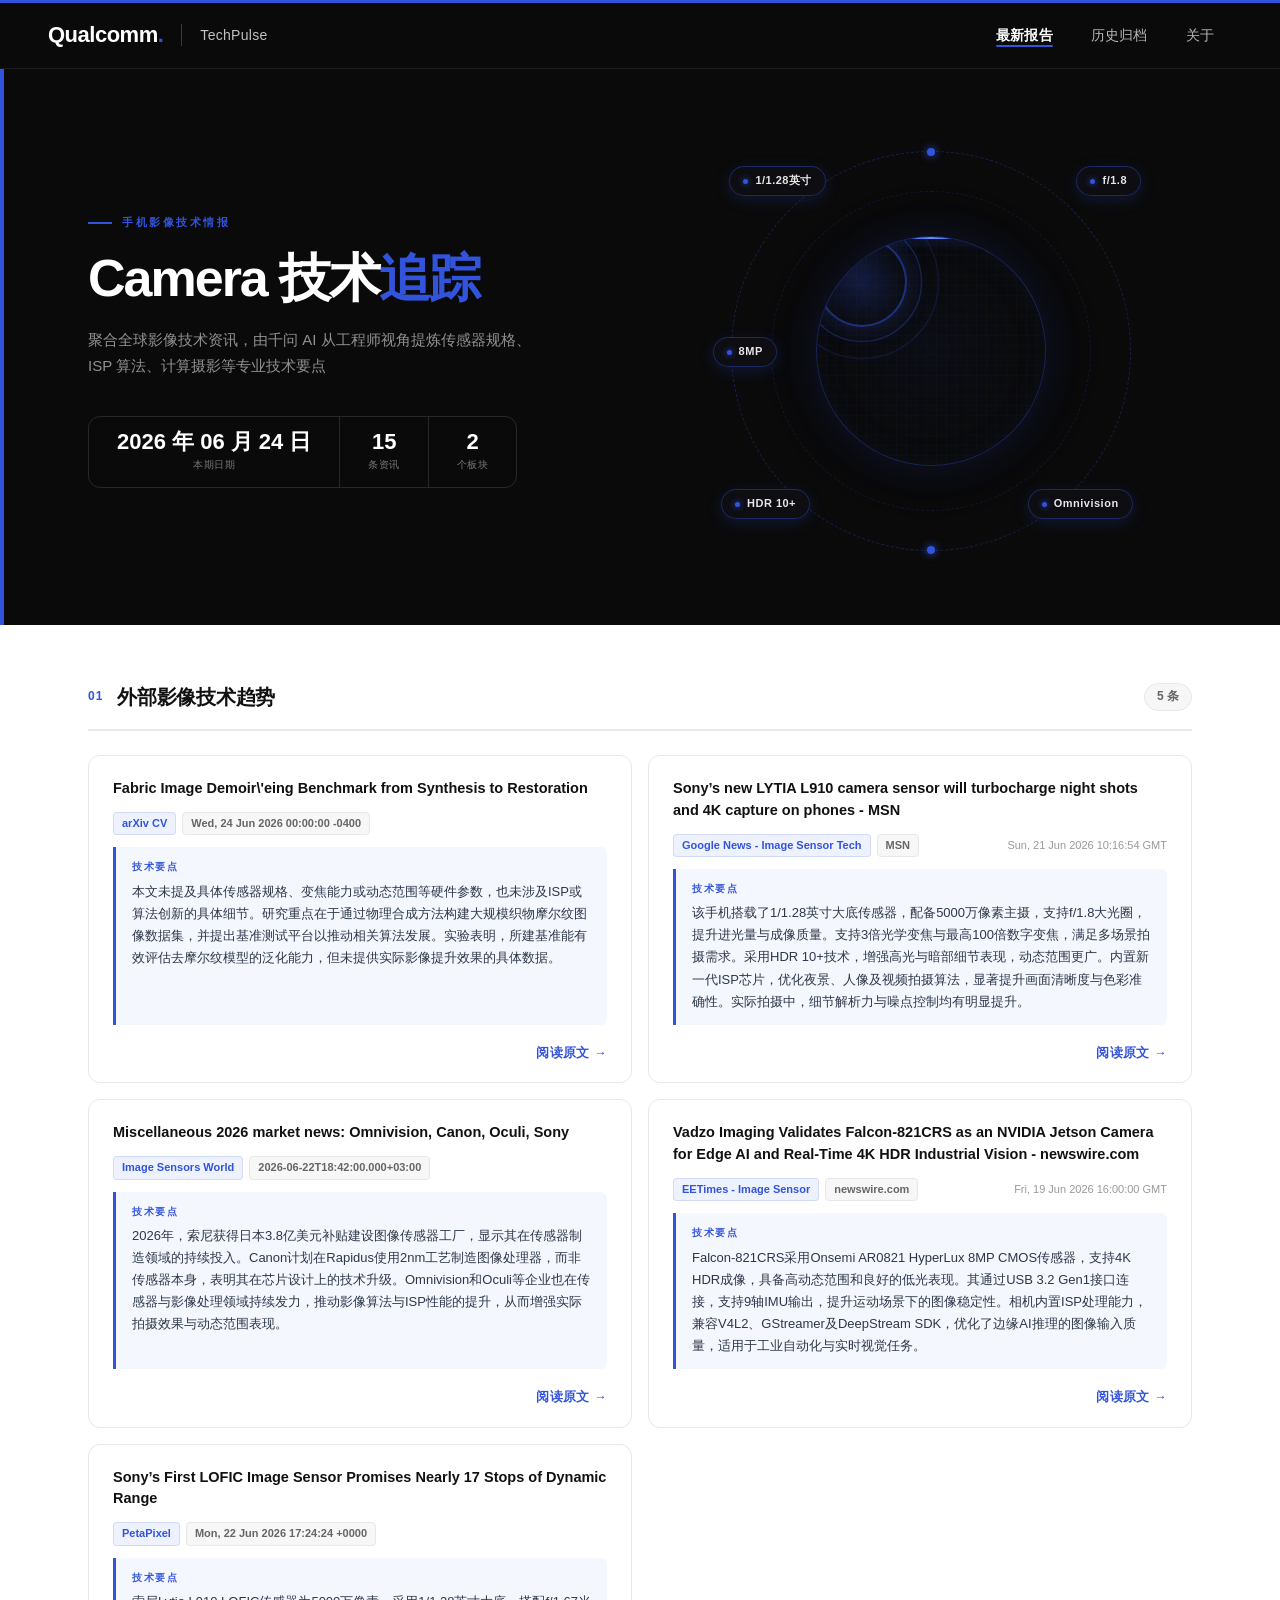
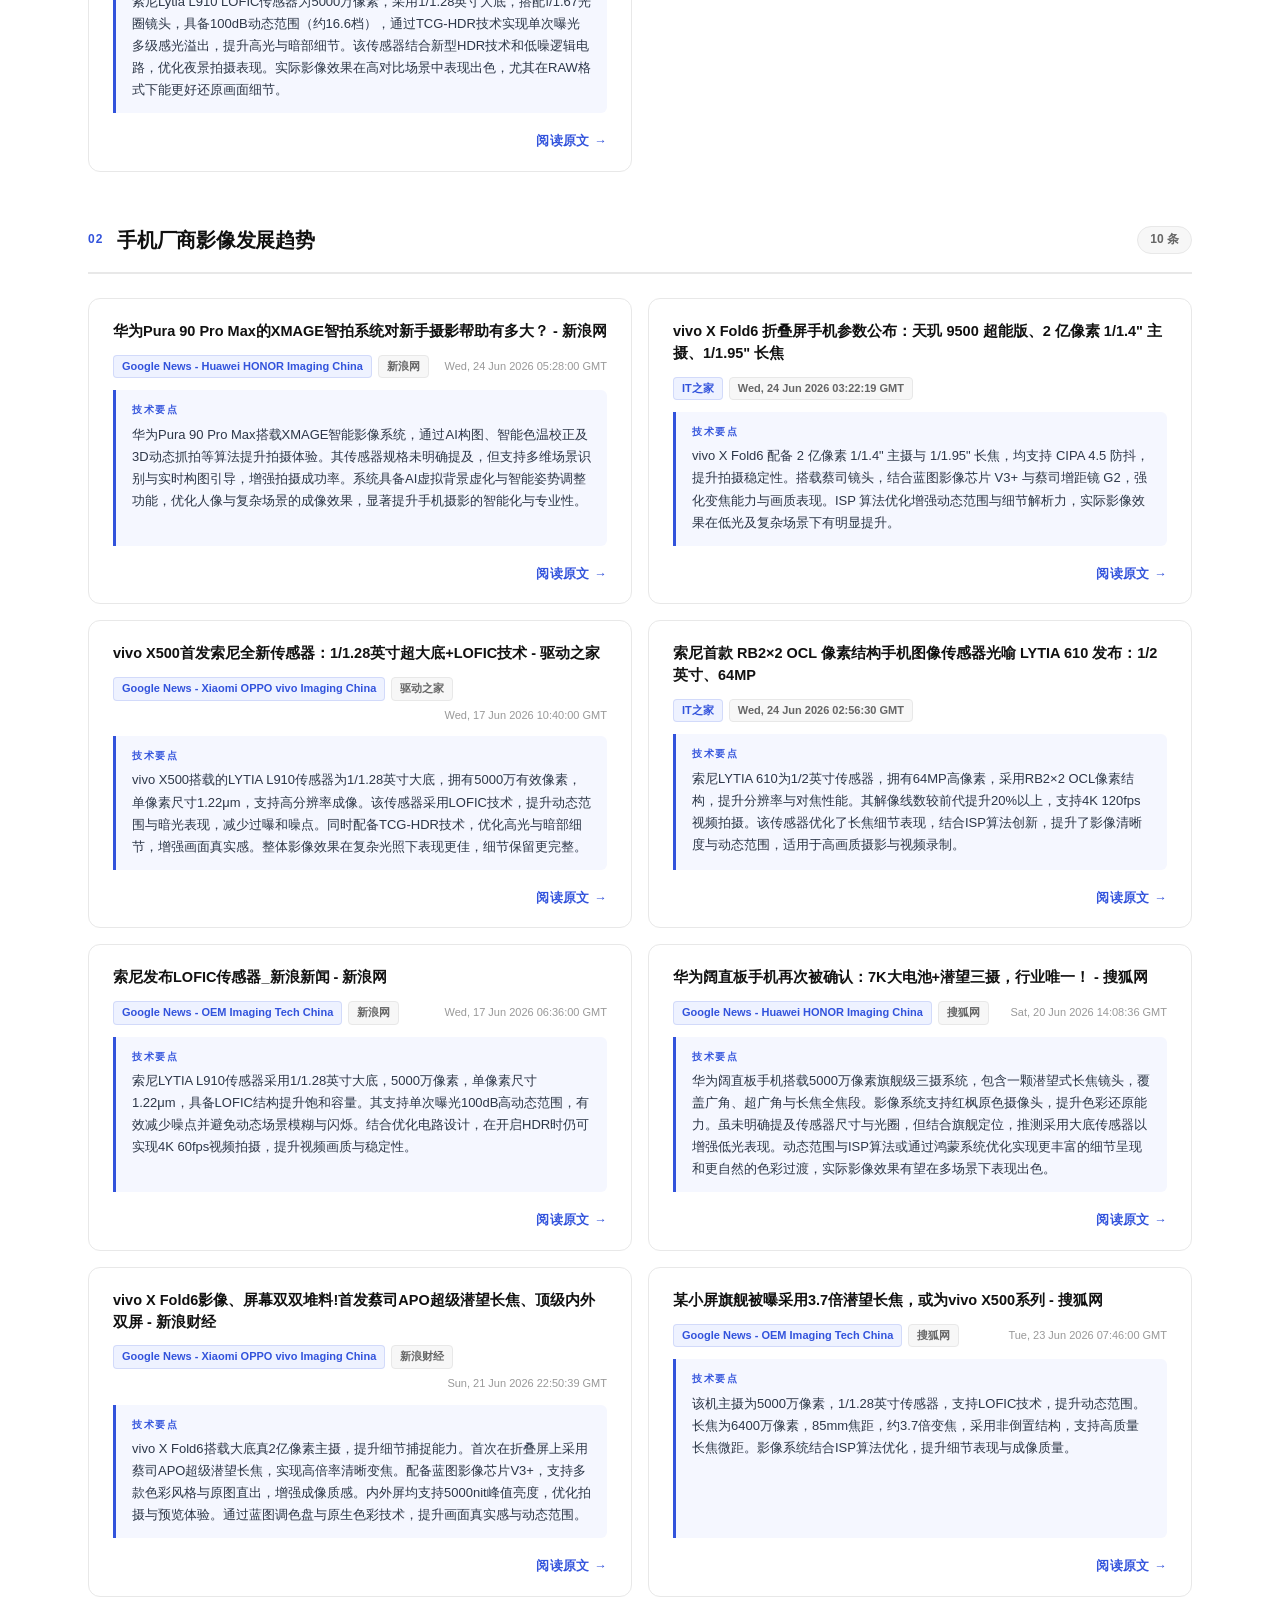
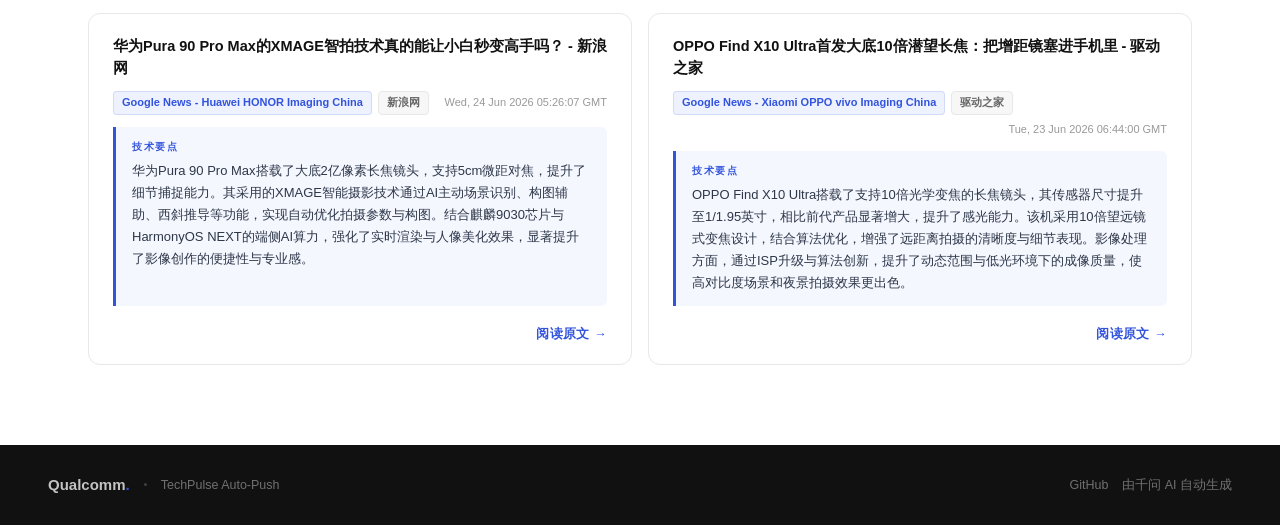
==== index.html @ a26935a9 "chore: update site [8] 79c228de84b4a04f8894530492153c933bb87576" ====
<!DOCTYPE html>
<html lang="zh-CN">
<head>
  <meta charset="UTF-8">
  <meta name="viewport" content="width=device-width, initial-scale=1.0">
  <title>最新报告 — TechPulse</title>
  <link rel="stylesheet" href="assets/style.css">
</head>
<body>
<div class="topbar"></div>
<nav class="nav">
  <a class="nav-brand" href="index.html">
    <span class="nav-wordmark">Qualcomm<span>.</span></span>
    <div class="nav-divider"></div>
    <span class="nav-title">TechPulse</span>
  </a>
  <div class="nav-links">
    <a href="index.html" id="nav-latest" class="active">最新报告</a>
    <a href="archive.html" id="nav-archive">历史归档</a>
    <a href="about.html" id="nav-about">关于</a>
  </div>
</nav>
<div class="hero">
  <div class="hero-inner">
    <div class="hero-left">
      
      <div class="hero-eyebrow">手机影像技术情报</div>
      <h1>Camera 技术<em>追踪</em></h1>
      <p class="hero-sub">聚合全球影像技术资讯，由千问 AI 从工程师视角提炼传感器规格、ISP 算法、计算摄影等专业技术要点</p>
      <div class="hero-stats">
        <div class="hero-stat">
          <div class="hero-stat-num">2026 年 06 月 24 日</div>
          <div class="hero-stat-label">本期日期</div>
        </div>
        <div class="hero-stat">
          <div class="hero-stat-num">15</div>
          <div class="hero-stat-label">条资讯</div>
        </div>
        <div class="hero-stat">
          <div class="hero-stat-num">2</div>
          <div class="hero-stat-label">个板块</div>
        </div>
      </div>
    </div>
    <div class="hero-visual">
      <div class="camera-viz">
        <div class="camera-ring r1"></div>
        <div class="camera-ring r2"></div>
        <div class="camera-sensor">
          <div class="camera-scan"></div>
          <div class="camera-aperture"></div>
        </div>
        <div class="spec-badge sb1">1/1.28英寸</div>
        <div class="spec-badge sb2">f/1.8</div>
        <div class="spec-badge sb3">HDR 10+</div>
        <div class="spec-badge sb4">Omnivision</div>
        <div class="spec-badge sb5">8MP</div>      </div>
    </div>
  </div>
</div>
<div class="container">
<div class="section-header">
  <span class="section-num">01</span>
  <h2>外部影像技术趋势</h2>
  <span class="section-badge">5 条</span>
</div>
<div class="news-grid">
<div class="news-card">
  <div class="news-title">Fabric Image Demoir\&#x27;eing Benchmark from Synthesis to Restoration</div>
  <div class="news-meta">
    <span class="news-meta-source">arXiv CV</span><span class="news-meta-pub">Wed, 24 Jun 2026 00:00:00 -0400</span>
  </div>
    <div class="news-digest">
      <div class="news-digest-label">技术要点</div>
      <div class="news-digest-text">本文未提及具体传感器规格、变焦能力或动态范围等硬件参数，也未涉及ISP或算法创新的具体细节。研究重点在于通过物理合成方法构建大规模织物摩尔纹图像数据集，并提出基准测试平台以推动相关算法发展。实验表明，所建基准能有效评估去摩尔纹模型的泛化能力，但未提供实际影像提升效果的具体数据。</div>
    </div>
    <div class="news-footer">
      <div class="news-link"><a href="https://arxiv.org/abs/2606.24072" target="_blank" rel="noopener">阅读原文</a></div>
    </div>
</div>
<div class="news-card">
  <div class="news-title">Sony’s new LYTIA L910 camera sensor will turbocharge night shots and 4K capture on phones - MSN</div>
  <div class="news-meta">
    <span class="news-meta-source">Google News - Image Sensor Tech</span><span class="news-meta-pub">MSN</span><span class="news-meta-time">Sun, 21 Jun 2026 10:16:54 GMT</span>
  </div>
    <div class="news-digest">
      <div class="news-digest-label">技术要点</div>
      <div class="news-digest-text">该手机搭载了1/1.28英寸大底传感器，配备5000万像素主摄，支持f/1.8大光圈，提升进光量与成像质量。支持3倍光学变焦与最高100倍数字变焦，满足多场景拍摄需求。采用HDR 10+技术，增强高光与暗部细节表现，动态范围更广。内置新一代ISP芯片，优化夜景、人像及视频拍摄算法，显著提升画面清晰度与色彩准确性。实际拍摄中，细节解析力与噪点控制均有明显提升。</div>
    </div>
    <div class="news-footer">
      <div class="news-link"><a href="https://news.google.com/rss/articles/[base64]?oc=5" target="_blank" rel="noopener">阅读原文</a></div>
    </div>
</div>
<div class="news-card">
  <div class="news-title">Miscellaneous 2026 market news: Omnivision, Canon, Oculi, Sony</div>
  <div class="news-meta">
    <span class="news-meta-source">Image Sensors World</span><span class="news-meta-pub">2026-06-22T18:42:00.000+03:00</span>
  </div>
    <div class="news-digest">
      <div class="news-digest-label">技术要点</div>
      <div class="news-digest-text">2026年，索尼获得日本3.8亿美元补贴建设图像传感器工厂，显示其在传感器制造领域的持续投入。Canon计划在Rapidus使用2nm工艺制造图像处理器，而非传感器本身，表明其在芯片设计上的技术升级。Omnivision和Oculi等企业也在传感器与影像处理领域持续发力，推动影像算法与ISP性能的提升，从而增强实际拍摄效果与动态范围表现。</div>
    </div>
    <div class="news-footer">
      <div class="news-link"><a href="https://image-sensors-world.blogspot.com/2026/06/miscellaneous-2026-market-news.html" target="_blank" rel="noopener">阅读原文</a></div>
    </div>
</div>
<div class="news-card">
  <div class="news-title">Vadzo Imaging Validates Falcon-821CRS as an NVIDIA Jetson Camera for Edge AI and Real-Time 4K HDR Industrial Vision - newswire.com</div>
  <div class="news-meta">
    <span class="news-meta-source">EETimes - Image Sensor</span><span class="news-meta-pub">newswire.com</span><span class="news-meta-time">Fri, 19 Jun 2026 16:00:00 GMT</span>
  </div>
    <div class="news-digest">
      <div class="news-digest-label">技术要点</div>
      <div class="news-digest-text">Falcon-821CRS采用Onsemi AR0821 HyperLux 8MP CMOS传感器，支持4K HDR成像，具备高动态范围和良好的低光表现。其通过USB 3.2 Gen1接口连接，支持9轴IMU输出，提升运动场景下的图像稳定性。相机内置ISP处理能力，兼容V4L2、GStreamer及DeepStream SDK，优化了边缘AI推理的图像输入质量，适用于工业自动化与实时视觉任务。</div>
    </div>
    <div class="news-footer">
      <div class="news-link"><a href="https://news.google.com/rss/articles/[base64]?oc=5" target="_blank" rel="noopener">阅读原文</a></div>
    </div>
</div>
<div class="news-card">
  <div class="news-title">Sony’s First LOFIC Image Sensor Promises Nearly 17 Stops of Dynamic Range</div>
  <div class="news-meta">
    <span class="news-meta-source">PetaPixel</span><span class="news-meta-pub">Mon, 22 Jun 2026 17:24:24 +0000</span>
  </div>
    <div class="news-digest">
      <div class="news-digest-label">技术要点</div>
      <div class="news-digest-text">索尼Lytia L910 LOFIC传感器为5000万像素，采用1/1.28英寸大底，搭配f/1.67光圈镜头，具备100dB动态范围（约16.6档），通过TCG-HDR技术实现单次曝光多级感光溢出，提升高光与暗部细节。该传感器结合新型HDR技术和低噪逻辑电路，优化夜景拍摄表现。实际影像效果在高对比场景中表现出色，尤其在RAW格式下能更好还原画面细节。</div>
    </div>
    <div class="news-footer">
      <div class="news-link"><a href="https://petapixel.com/2026/06/22/sonys-first-lofic-image-sensor-promises-nearly-17-stops-of-dynamic-range/" target="_blank" rel="noopener">阅读原文</a></div>
    </div>
</div>
</div><div class="section-header">
  <span class="section-num">02</span>
  <h2>手机厂商影像发展趋势</h2>
  <span class="section-badge">10 条</span>
</div>
<div class="news-grid">
<div class="news-card">
  <div class="news-title">华为Pura 90 Pro Max的XMAGE智拍系统对新手摄影帮助有多大？ - 新浪网</div>
  <div class="news-meta">
    <span class="news-meta-source">Google News - Huawei HONOR Imaging China</span><span class="news-meta-pub">新浪网</span><span class="news-meta-time">Wed, 24 Jun 2026 05:28:00 GMT</span>
  </div>
    <div class="news-digest">
      <div class="news-digest-label">技术要点</div>
      <div class="news-digest-text">华为Pura 90 Pro Max搭载XMAGE智能影像系统，通过AI构图、智能色温校正及3D动态抓拍等算法提升拍摄体验。其传感器规格未明确提及，但支持多维场景识别与实时构图引导，增强拍摄成功率。系统具备AI虚拟背景虚化与智能姿势调整功能，优化人像与复杂场景的成像效果，显著提升手机摄影的智能化与专业性。</div>
    </div>
    <div class="news-footer">
      <div class="news-link"><a href="https://news.google.com/rss/articles/CBMickFVX3lxTE9TQ0lBMFhTR0g3dmUxOVBOTS1xdlZBMklSSnhXeEo5Zmh3SXBUVnJUVm5TaWZrbG0tWVVWemxtSjM3UjZLWkJlYk9UaWtxSWFaUk5uUHRJRTB1cEZxcmhwVHFwNy1zSnExeHp4aG5BUWZtZw?oc=5" target="_blank" rel="noopener">阅读原文</a></div>
    </div>
</div>
<div class="news-card">
  <div class="news-title">vivo X Fold6 折叠屏手机参数公布：天玑 9500 超能版、2 亿像素 1/1.4&quot; 主摄、1/1.95&quot; 长焦</div>
  <div class="news-meta">
    <span class="news-meta-source">IT之家</span><span class="news-meta-pub">Wed, 24 Jun 2026 03:22:19 GMT</span>
  </div>
    <div class="news-digest">
      <div class="news-digest-label">技术要点</div>
      <div class="news-digest-text">vivo X Fold6 配备 2 亿像素 1/1.4&quot; 主摄与 1/1.95&quot; 长焦，均支持 CIPA 4.5 防抖，提升拍摄稳定性。搭载蔡司镜头，结合蓝图影像芯片 V3+ 与蔡司增距镜 G2，强化变焦能力与画质表现。ISP 算法优化增强动态范围与细节解析力，实际影像效果在低光及复杂场景下有明显提升。</div>
    </div>
    <div class="news-footer">
      <div class="news-link"><a href="https://www.ithome.com/0/967/829.htm" target="_blank" rel="noopener">阅读原文</a></div>
    </div>
</div>
<div class="news-card">
  <div class="news-title">vivo X500首发索尼全新传感器：1/1.28英寸超大底+LOFIC技术 - 驱动之家</div>
  <div class="news-meta">
    <span class="news-meta-source">Google News - Xiaomi OPPO vivo Imaging China</span><span class="news-meta-pub">驱动之家</span><span class="news-meta-time">Wed, 17 Jun 2026 10:40:00 GMT</span>
  </div>
    <div class="news-digest">
      <div class="news-digest-label">技术要点</div>
      <div class="news-digest-text">vivo X500搭载的LYTIA L910传感器为1/1.28英寸大底，拥有5000万有效像素，单像素尺寸1.22μm，支持高分辨率成像。该传感器采用LOFIC技术，提升动态范围与暗光表现，减少过曝和噪点。同时配备TCG-HDR技术，优化高光与暗部细节，增强画面真实感。整体影像效果在复杂光照下表现更佳，细节保留更完整。</div>
    </div>
    <div class="news-footer">
      <div class="news-link"><a href="https://news.google.com/rss/articles/CBMiWEFVX3lxTE1yanpBLUFRZ1pQc2ZuVkd4RWZ3MkU4ajJLZFh1TXFYZ2s0LVR3d3RSS1JYc0l0R094cWladUN4Z29NQzM5eHZ6eDNQX3liT24zc2FMNXZ0MEs?oc=5" target="_blank" rel="noopener">阅读原文</a></div>
    </div>
</div>
<div class="news-card">
  <div class="news-title">索尼首款 RB2×2 OCL 像素结构手机图像传感器光喻 LYTIA 610 发布：1/2 英寸、64MP</div>
  <div class="news-meta">
    <span class="news-meta-source">IT之家</span><span class="news-meta-pub">Wed, 24 Jun 2026 02:56:30 GMT</span>
  </div>
    <div class="news-digest">
      <div class="news-digest-label">技术要点</div>
      <div class="news-digest-text">索尼LYTIA 610为1/2英寸传感器，拥有64MP高像素，采用RB2×2 OCL像素结构，提升分辨率与对焦性能。其解像线数较前代提升20%以上，支持4K 120fps视频拍摄。该传感器优化了长焦细节表现，结合ISP算法创新，提升了影像清晰度与动态范围，适用于高画质摄影与视频录制。</div>
    </div>
    <div class="news-footer">
      <div class="news-link"><a href="https://www.ithome.com/0/967/823.htm" target="_blank" rel="noopener">阅读原文</a></div>
    </div>
</div>
<div class="news-card">
  <div class="news-title">索尼发布LOFIC传感器_新浪新闻 - 新浪网</div>
  <div class="news-meta">
    <span class="news-meta-source">Google News - OEM Imaging Tech China</span><span class="news-meta-pub">新浪网</span><span class="news-meta-time">Wed, 17 Jun 2026 06:36:00 GMT</span>
  </div>
    <div class="news-digest">
      <div class="news-digest-label">技术要点</div>
      <div class="news-digest-text">索尼LYTIA L910传感器采用1/1.28英寸大底，5000万像素，单像素尺寸1.22μm，具备LOFIC结构提升饱和容量。其支持单次曝光100dB高动态范围，有效减少噪点并避免动态场景模糊与闪烁。结合优化电路设计，在开启HDR时仍可实现4K 60fps视频拍摄，提升视频画质与稳定性。</div>
    </div>
    <div class="news-footer">
      <div class="news-link"><a href="https://news.google.com/rss/articles/CBMiY0FVX3lxTE5jcFVQZVdNT1V3TlhBN3R0Y0Z2UGFmSmdTSEVRN1JYZ2lPNDF2ZHZOalcycTFSb1VsS1Y0NGV4bFppYVhGLVRRb3ZuYlRxYmxvN2ZBNXhGNTU4WjNnZ1VWUlF4bw?oc=5" target="_blank" rel="noopener">阅读原文</a></div>
    </div>
</div>
<div class="news-card">
  <div class="news-title">华为阔直板手机再次被确认：7K大电池+潜望三摄，行业唯一！ - 搜狐网</div>
  <div class="news-meta">
    <span class="news-meta-source">Google News - Huawei HONOR Imaging China</span><span class="news-meta-pub">搜狐网</span><span class="news-meta-time">Sat, 20 Jun 2026 14:08:36 GMT</span>
  </div>
    <div class="news-digest">
      <div class="news-digest-label">技术要点</div>
      <div class="news-digest-text">华为阔直板手机搭载5000万像素旗舰级三摄系统，包含一颗潜望式长焦镜头，覆盖广角、超广角与长焦全焦段。影像系统支持红枫原色摄像头，提升色彩还原能力。虽未明确提及传感器尺寸与光圈，但结合旗舰定位，推测采用大底传感器以增强低光表现。动态范围与ISP算法或通过鸿蒙系统优化实现更丰富的细节呈现和更自然的色彩过渡，实际影像效果有望在多场景下表现出色。</div>
    </div>
    <div class="news-footer">
      <div class="news-link"><a href="https://news.google.com/rss/articles/CBMif0FVX3lxTFB2VnM5RGJjMUVOYVdCUmdOTm00OU1FR1hnZERRRGIyVjJmbEdDUFZNU2I4ZVQtNVF4b3M0X0FTbFV0OWNkTFhIYWcwUXVYZ0NTWDg4YlVKcGt1TmxRa2UxelZSOFVGVkFBVzBOX0NoQ0YtU3c3WFBZMHplQTFrbHM?oc=5" target="_blank" rel="noopener">阅读原文</a></div>
    </div>
</div>
<div class="news-card">
  <div class="news-title">vivo X Fold6影像、屏幕双双堆料!首发蔡司APO超级潜望长焦、顶级内外双屏 - 新浪财经</div>
  <div class="news-meta">
    <span class="news-meta-source">Google News - Xiaomi OPPO vivo Imaging China</span><span class="news-meta-pub">新浪财经</span><span class="news-meta-time">Sun, 21 Jun 2026 22:50:39 GMT</span>
  </div>
    <div class="news-digest">
      <div class="news-digest-label">技术要点</div>
      <div class="news-digest-text">vivo X Fold6搭载大底真2亿像素主摄，提升细节捕捉能力。首次在折叠屏上采用蔡司APO超级潜望长焦，实现高倍率清晰变焦。配备蓝图影像芯片V3+，支持多款色彩风格与原图直出，增强成像质感。内外屏均支持5000nit峰值亮度，优化拍摄与预览体验。通过蓝图调色盘与原生色彩技术，提升画面真实感与动态范围。</div>
    </div>
    <div class="news-footer">
      <div class="news-link"><a href="https://news.google.com/rss/articles/CBMifkFVX3lxTE1Ob2l3TnpCVlJ4b0E1MUJyelVKZWs2MDVYOHQwUjY3RzdPTzF6QjNUeE5BYnNXM1dJdFRkb2RQQ21HZmx0bHIyS0FXMlFnOE9pNUswVmVraTBVVFZRLUE5NndHS0I0dzh6dnhpOHd0X1pPbGJsX3VGa2JpN0I2UQ?oc=5" target="_blank" rel="noopener">阅读原文</a></div>
    </div>
</div>
<div class="news-card">
  <div class="news-title">某小屏旗舰被曝采用3.7倍潜望长焦，或为vivo X500系列 - 搜狐网</div>
  <div class="news-meta">
    <span class="news-meta-source">Google News - OEM Imaging Tech China</span><span class="news-meta-pub">搜狐网</span><span class="news-meta-time">Tue, 23 Jun 2026 07:46:00 GMT</span>
  </div>
    <div class="news-digest">
      <div class="news-digest-label">技术要点</div>
      <div class="news-digest-text">该机主摄为5000万像素，1/1.28英寸传感器，支持LOFIC技术，提升动态范围。长焦为6400万像素，85mm焦距，约3.7倍变焦，采用非倒置结构，支持高质量长焦微距。影像系统结合ISP算法优化，提升细节表现与成像质量。</div>
    </div>
    <div class="news-footer">
      <div class="news-link"><a href="https://news.google.com/rss/articles/CBMiiAFBVV95cUxNdXlWZEcxdXVLUWxleFJMYXZhX0djVHBYcXppc2pJRFlLNTBmZnZDeTIyWHc3TFEtZGdZTl8wcVBTZFNjZkZzajQzaHpiQUVvdTFxcFp1WXYwc3Buc093MXI5dnlrWW1NRjRBNWZJc3JsaWNhOU02MlBKblcxckpqTlpXcVg5TERH?oc=5" target="_blank" rel="noopener">阅读原文</a></div>
    </div>
</div>
<div class="news-card">
  <div class="news-title">华为Pura 90 Pro Max的XMAGE智拍技术真的能让小白秒变高手吗？ - 新浪网</div>
  <div class="news-meta">
    <span class="news-meta-source">Google News - Huawei HONOR Imaging China</span><span class="news-meta-pub">新浪网</span><span class="news-meta-time">Wed, 24 Jun 2026 05:26:07 GMT</span>
  </div>
    <div class="news-digest">
      <div class="news-digest-label">技术要点</div>
      <div class="news-digest-text">华为Pura 90 Pro Max搭载了大底2亿像素长焦镜头，支持5cm微距对焦，提升了细节捕捉能力。其采用的XMAGE智能摄影技术通过AI主动场景识别、构图辅助、西斜推导等功能，实现自动优化拍摄参数与构图。结合麒麟9030芯片与HarmonyOS NEXT的端侧AI算力，强化了实时渲染与人像美化效果，显著提升了影像创作的便捷性与专业感。</div>
    </div>
    <div class="news-footer">
      <div class="news-link"><a href="https://news.google.com/rss/articles/CBMickFVX3lxTFBxaDViRVdzazRGdlJEcHI1STk2ejhrNFlNUjZUU3JIN19IRjRVbjV1bXRzaW9iUDV5ck5rVlRidFRqTDRmbkctUlo5UUphNFBWbTlibFdYOUdGdHZ5Sk9yS2h5MEMwU3hnVnVlakRCTjZRUQ?oc=5" target="_blank" rel="noopener">阅读原文</a></div>
    </div>
</div>
<div class="news-card">
  <div class="news-title">OPPO Find X10 Ultra首发大底10倍潜望长焦：把增距镜塞进手机里 - 驱动之家</div>
  <div class="news-meta">
    <span class="news-meta-source">Google News - Xiaomi OPPO vivo Imaging China</span><span class="news-meta-pub">驱动之家</span><span class="news-meta-time">Tue, 23 Jun 2026 06:44:00 GMT</span>
  </div>
    <div class="news-digest">
      <div class="news-digest-label">技术要点</div>
      <div class="news-digest-text">OPPO Find X10 Ultra搭载了支持10倍光学变焦的长焦镜头，其传感器尺寸提升至1/1.95英寸，相比前代产品显著增大，提升了感光能力。该机采用10倍望远镜式变焦设计，结合算法优化，增强了远距离拍摄的清晰度与细节表现。影像处理方面，通过ISP升级与算法创新，提升了动态范围与低光环境下的成像质量，使高对比度场景和夜景拍摄效果更出色。</div>
    </div>
    <div class="news-footer">
      <div class="news-link"><a href="https://news.google.com/rss/articles/CBMiWEFVX3lxTFBRTkR6eks4cXdWeE94Vms3SllJYXh0Z3g2QlBpREFkMFpMUzdBMlFjS1R4cThsM2tUM1h3UXhyNDhkdGR1YW5NbVgtZmVJTU03MWlVeGNVamI?oc=5" target="_blank" rel="noopener">阅读原文</a></div>
    </div>
</div>
</div>
</div>
<footer class="footer">
  <div class="footer-left">
    <span class="footer-wordmark">Qualcomm<span>.</span></span>
    <span class="footer-dot"></span>
    <span>TechPulse Auto-Push</span>
  </div>
  <div>
    <a href="https://github.com/hahaha338/tech_pulse" target="_blank" rel="noopener">GitHub</a>
    &nbsp;&nbsp;
    由千问 AI 自动生成
  </div>
</footer>
</body>
</html>
---- assets/style.css ----
:root {
  --qc-blue:      #3253DC;
  --qc-blue-dark: #1a35b8;
  --qc-blue-deep: #0f1f7a;
  --qc-dark:      #0a0a0a;
  --qc-dark2:     #111111;
  --qc-surface:   #ffffff;
  --qc-surface2:  #f7f7f7;
  --qc-border:    #e8e8e8;
  --qc-text:      #111111;
  --qc-muted:     #666666;
  --qc-muted-lt:  #999999;
  --radius-sm:    6px;
  --radius:       12px;
  --transition:   0.2s cubic-bezier(.4,0,.2,1);
}

*, *::before, *::after { box-sizing: border-box; margin: 0; padding: 0; }
html { scroll-behavior: smooth; }

body {
  font-family: -apple-system, BlinkMacSystemFont, "Segoe UI", "PingFang SC",
               "Hiragino Sans GB", "Microsoft YaHei", sans-serif;
  background: var(--qc-surface);
  color: var(--qc-text);
  line-height: 1.6;
}

/* ══════════════════════════════════════
   TOP BAR
══════════════════════════════════════ */
.topbar {
  height: 3px;
  background: var(--qc-blue);
}

/* ══════════════════════════════════════
   NAV
══════════════════════════════════════ */
.nav {
  background: var(--qc-dark);
  height: 66px;
  padding: 0 48px;
  display: flex;
  align-items: center;
  justify-content: space-between;
  position: sticky;
  top: 0;
  z-index: 200;
  border-bottom: 1px solid rgba(255,255,255,.07);
}

.nav-brand {
  display: flex;
  align-items: center;
  gap: 18px;
  text-decoration: none;
}

.nav-wordmark {
  font-size: 22px;
  font-weight: 800;
  color: #fff;
  letter-spacing: -0.5px;
  line-height: 1;
}

.nav-wordmark span { color: var(--qc-blue); }

.nav-divider { width: 1px; height: 22px; background: rgba(255,255,255,.2); }

.nav-title {
  font-size: 14px;
  font-weight: 500;
  color: rgba(255,255,255,.75);
  letter-spacing: .3px;
}

.nav-links { display: flex; gap: 2px; }

.nav-links a {
  color: rgba(255,255,255,.7);
  text-decoration: none;
  font-size: 14px;
  font-weight: 500;
  padding: 8px 18px;
  border-radius: var(--radius-sm);
  transition: color var(--transition), background var(--transition);
  letter-spacing: .2px;
}

.nav-links a:hover { color: #fff; background: rgba(255,255,255,.08); }
.nav-links a.active { color: #fff; font-weight: 700; }
.nav-links a.active::after {
  content: "";
  display: block;
  height: 2px;
  background: var(--qc-blue);
  border-radius: 2px;
  margin-top: -2px;
}

/* ══════════════════════════════════════
   HERO — 全宽黑底，左文右动画
══════════════════════════════════════ */
.hero {
  background: var(--qc-dark);
  color: #fff;
  padding: 72px 0 64px;
  position: relative;
  overflow: hidden;
  min-height: 480px;
}

/* 左侧蓝色竖线 */
.hero::before {
  content: "";
  position: absolute;
  left: 0; top: 0;
  width: 4px; height: 100%;
  background: var(--qc-blue);
}

.hero-inner {
  max-width: 1200px;
  margin: 0 auto;
  padding: 0 48px;
  position: relative;
  z-index: 1;
  display: grid;
  grid-template-columns: 1fr 1fr;
  align-items: center;
  gap: 60px;
}

.hero-eyebrow {
  font-size: 11px;
  font-weight: 700;
  letter-spacing: 2.5px;
  text-transform: uppercase;
  color: var(--qc-blue);
  margin-bottom: 18px;
  display: flex;
  align-items: center;
  gap: 10px;
}

.hero-eyebrow::before {
  content: "";
  display: inline-block;
  width: 24px; height: 2px;
  background: var(--qc-blue);
}

.hero h1 {
  font-size: 52px;
  font-weight: 800;
  letter-spacing: -2px;
  line-height: 1.1;
  margin-bottom: 20px;
}

.hero h1 em { font-style: normal; color: var(--qc-blue); }

.hero-sub {
  font-size: 15px;
  color: rgba(255,255,255,.55);
  line-height: 1.75;
  margin-bottom: 36px;
  max-width: 460px;
}

.hero-stats {
  display: flex;
  gap: 0;
  border: 1px solid rgba(255,255,255,.12);
  border-radius: var(--radius);
  overflow: hidden;
  width: fit-content;
}

.hero-stat {
  padding: 14px 28px;
  text-align: center;
  border-right: 1px solid rgba(255,255,255,.12);
}

.hero-stat:last-child { border-right: none; }

.hero-stat-num {
  font-size: 22px;
  font-weight: 800;
  color: #fff;
  line-height: 1;
  margin-bottom: 4px;
}

.hero-stat-label {
  font-size: 10px;
  color: rgba(255,255,255,.45);
  letter-spacing: .5px;
  text-transform: uppercase;
}

.hero-left { display: flex; flex-direction: column; }

.hero-back {
  display: inline-flex;
  align-items: center;
  gap: 8px;
  color: rgba(255,255,255,.45);
  text-decoration: none;
  font-size: 13px;
  margin-bottom: 28px;
  transition: color var(--transition);
}
.hero-back:hover { color: rgba(255,255,255,.9); }

/* ══════════════════════════════════════
   CAMERA VISUALIZATION
══════════════════════════════════════ */
.hero-visual {
  display: flex;
  align-items: center;
  justify-content: center;
}

.camera-viz {
  width: 420px;
  height: 420px;
  position: relative;
  display: flex;
  align-items: center;
  justify-content: center;
  flex-shrink: 0;
}

/* Rotating dashed rings */
.camera-ring {
  position: absolute;
  border-radius: 50%;
  top: 50%; left: 50%;
  transform: translate(-50%, -50%);
}

.camera-ring.r1 {
  width: 400px; height: 400px;
  border: 1px dashed rgba(50,83,220,.3);
  animation: spin 28s linear infinite;
}

.camera-ring.r2 {
  width: 320px; height: 320px;
  border: 1px dashed rgba(50,83,220,.2);
  animation: spin 18s linear infinite reverse;
}

/* Corner tick marks on outer ring */
.camera-ring.r1::before,
.camera-ring.r1::after {
  content: "";
  position: absolute;
  width: 8px; height: 8px;
  background: var(--qc-blue);
  border-radius: 50%;
  top: -4px; left: 50%; margin-left: -4px;
  box-shadow: 0 0 8px var(--qc-blue);
}
.camera-ring.r1::after {
  top: auto; bottom: -4px;
}

/* Sensor grid circle */
.camera-sensor {
  width: 230px; height: 230px;
  border-radius: 50%;
  overflow: hidden;
  position: relative;
  border: 1.5px solid rgba(50,83,220,.35);
  box-shadow:
    0 0 40px rgba(50,83,220,.12),
    0 0 80px rgba(50,83,220,.06),
    inset 0 0 30px rgba(50,83,220,.08);
  background:
    repeating-linear-gradient(0deg,   transparent, transparent 9px, rgba(50,83,220,.07) 10px),
    repeating-linear-gradient(90deg,  transparent, transparent 9px, rgba(50,83,220,.07) 10px),
    radial-gradient(circle at 50% 50%, rgba(50,83,220,.06) 0%, rgba(10,10,10,.9) 70%);
}

/* Scanning line */
.camera-scan {
  position: absolute;
  left: 0; right: 0;
  height: 2px;
  background: linear-gradient(90deg, transparent 0%, rgba(50,83,220,.9) 30%, rgba(100,140,255,1) 50%, rgba(50,83,220,.9) 70%, transparent 100%);
  box-shadow: 0 0 12px rgba(50,83,220,.8);
  animation: scan 3.5s ease-in-out infinite;
  top: 0;
}

@keyframes scan {
  0%   { top: 5%; opacity: 0; }
  5%   { opacity: 1; }
  95%  { opacity: 1; }
  100% { top: 95%; opacity: 0; }
}

/* Center aperture */
.camera-aperture {
  position: absolute;
  width: 90px; height: 90px;
  border-radius: 50%;
  border: 2px solid rgba(50,83,220,.5);
  background: radial-gradient(circle, rgba(50,83,220,.25) 0%, rgba(50,83,220,.05) 60%, transparent 100%);
  box-shadow: 0 0 24px rgba(50,83,220,.3);
  animation: aperture-pulse 4s ease-in-out infinite;
}

/* Aperture blades (6 blades via pseudo + siblings) */
.camera-aperture::before,
.camera-aperture::after {
  content: "";
  position: absolute;
  width: 100%; height: 100%;
  border-radius: 50%;
  top: 0; left: 0;
}

.camera-aperture::before {
  border: 1px solid rgba(50,83,220,.3);
  transform: scale(1.4);
  animation: aperture-pulse 4s ease-in-out 0.5s infinite;
}

.camera-aperture::after {
  border: 1px solid rgba(50,83,220,.15);
  transform: scale(1.8);
  animation: aperture-pulse 4s ease-in-out 1s infinite;
}

@keyframes aperture-pulse {
  0%, 100% { opacity: .6; transform: scale(1); }
  50%       { opacity: 1; transform: scale(1.08); }
}

@keyframes spin {
  from { transform: translate(-50%,-50%) rotate(0deg); }
  to   { transform: translate(-50%,-50%) rotate(360deg); }
}

/* Floating spec badges */
.spec-badge {
  position: absolute;
  background: rgba(15,15,20,.85);
  border: 1px solid rgba(50,83,220,.4);
  color: rgba(255,255,255,.9);
  font-size: 11px;
  font-weight: 700;
  padding: 5px 13px;
  border-radius: 20px;
  letter-spacing: .5px;
  backdrop-filter: blur(8px);
  white-space: nowrap;
  box-shadow: 0 4px 16px rgba(50,83,220,.2);
}

.spec-badge::before {
  content: "";
  display: inline-block;
  width: 5px; height: 5px;
  background: var(--qc-blue);
  border-radius: 50%;
  margin-right: 7px;
  vertical-align: middle;
  box-shadow: 0 0 6px var(--qc-blue);
}

.sb1 { top: 6%; left: 2%; animation: float-a 5s ease-in-out infinite; }
.sb2 { top: 6%; right: 0%; animation: float-b 5s ease-in-out 1s infinite; }
.sb3 { bottom: 10%; left: 0%; animation: float-a 5s ease-in-out 2s infinite; }
.sb4 { bottom: 10%; right: 2%; animation: float-b 5s ease-in-out 0.5s infinite; }
.sb5 { top: 50%; left: -2%; margin-top: -14px; animation: float-a 5s ease-in-out 1.5s infinite; }

@keyframes float-a {
  0%, 100% { transform: translateY(0px); }
  50%       { transform: translateY(-7px); }
}
@keyframes float-b {
  0%, 100% { transform: translateY(0px); }
  50%       { transform: translateY(7px); }
}

/* ══════════════════════════════════════
   LAYOUT
══════════════════════════════════════ */
.container {
  max-width: 1200px;
  margin: 0 auto;
  padding: 56px 48px 80px;
}

/* ══════════════════════════════════════
   SECTION HEADER
══════════════════════════════════════ */
.section-header {
  display: flex;
  align-items: center;
  gap: 14px;
  margin: 52px 0 24px;
  padding-bottom: 16px;
  border-bottom: 2px solid var(--qc-border);
}

.section-header:first-child { margin-top: 0; }

.section-num {
  font-size: 12px;
  font-weight: 800;
  color: var(--qc-blue);
  letter-spacing: 1px;
  text-transform: uppercase;
}

.section-header h2 {
  font-size: 20px;
  font-weight: 800;
  color: var(--qc-text);
  letter-spacing: -.3px;
  flex: 1;
}

.section-badge {
  font-size: 12px;
  font-weight: 600;
  color: var(--qc-muted);
  background: var(--qc-surface2);
  padding: 3px 12px;
  border-radius: 20px;
  border: 1px solid var(--qc-border);
}

/* ══════════════════════════════════════
   NEWS GRID
══════════════════════════════════════ */
.news-grid {
  display: grid;
  grid-template-columns: 1fr 1fr;
  gap: 16px;
}

/* ══════════════════════════════════════
   NEWS CARD
══════════════════════════════════════ */
.news-card {
  background: var(--qc-surface);
  border: 1px solid var(--qc-border);
  border-radius: var(--radius);
  padding: 22px 24px 18px;
  display: flex;
  flex-direction: column;
  gap: 12px;
  transition: box-shadow var(--transition), transform var(--transition), border-color var(--transition);
  position: relative;
  overflow: hidden;
}

.news-card::before {
  content: "";
  position: absolute;
  top: 0; left: 0; right: 0;
  height: 3px;
  background: var(--qc-blue);
  transform: scaleX(0);
  transform-origin: left;
  transition: transform var(--transition);
  border-radius: var(--radius) var(--radius) 0 0;
}

.news-card:hover {
  box-shadow: 0 8px 32px rgba(50,83,220,.12);
  transform: translateY(-3px);
  border-color: rgba(50,83,220,.25);
}

.news-card:hover::before { transform: scaleX(1); }

.news-title {
  font-size: 14.5px;
  font-weight: 700;
  color: var(--qc-text);
  line-height: 1.5;
}

.news-meta {
  display: flex;
  align-items: center;
  flex-wrap: wrap;
  gap: 6px;
}

.news-meta-source {
  font-size: 11px;
  font-weight: 700;
  color: var(--qc-blue);
  background: #eef2ff;
  border-radius: 4px;
  padding: 2px 8px;
  border: 1px solid rgba(50,83,220,.15);
}

.news-meta-pub {
  font-size: 11px;
  font-weight: 600;
  color: var(--qc-muted);
  background: var(--qc-surface2);
  border-radius: 4px;
  padding: 2px 8px;
  border: 1px solid var(--qc-border);
}

.news-meta-time {
  font-size: 11px;
  color: var(--qc-muted-lt);
  margin-left: auto;
}

.news-digest {
  background: #f5f7ff;
  border-left: 3px solid var(--qc-blue);
  border-radius: 0 var(--radius-sm) var(--radius-sm) 0;
  padding: 12px 16px;
  flex: 1;
}

.news-digest-label {
  font-size: 9.5px;
  font-weight: 800;
  color: var(--qc-blue);
  text-transform: uppercase;
  letter-spacing: 1.5px;
  margin-bottom: 6px;
}

.news-digest-text {
  font-size: 13px;
  color: #2d3748;
  line-height: 1.7;
}

.news-footer {
  display: flex;
  align-items: center;
  justify-content: flex-end;
  margin-top: auto;
  padding-top: 2px;
}

.news-link a {
  display: inline-flex;
  align-items: center;
  gap: 5px;
  color: var(--qc-blue);
  font-size: 12.5px;
  font-weight: 700;
  text-decoration: none;
  letter-spacing: .2px;
  transition: gap var(--transition), opacity var(--transition);
}

.news-link a:hover { gap: 9px; opacity: .75; }
.news-link a::after { content: "→"; }

/* ══════════════════════════════════════
   ARCHIVE
══════════════════════════════════════ */
.archive-group { margin-bottom: 40px; }

.archive-group-title {
  font-size: 11px;
  font-weight: 800;
  color: var(--qc-muted);
  text-transform: uppercase;
  letter-spacing: 2px;
  margin-bottom: 14px;
  display: flex;
  align-items: center;
  gap: 10px;
}

.archive-group-title::after {
  content: "";
  flex: 1;
  height: 1px;
  background: var(--qc-border);
}

.archive-item {
  display: flex;
  align-items: center;
  gap: 20px;
  padding: 18px 22px;
  background: var(--qc-surface);
  border: 1px solid var(--qc-border);
  border-radius: var(--radius);
  margin-bottom: 10px;
  text-decoration: none;
  color: var(--qc-text);
  transition: box-shadow var(--transition), transform var(--transition), border-color var(--transition);
}

.archive-item:hover {
  box-shadow: 0 8px 32px rgba(50,83,220,.10);
  transform: translateY(-2px);
  border-color: rgba(50,83,220,.2);
}

.archive-date-box {
  width: 56px; height: 56px;
  background: var(--qc-dark);
  border-radius: 10px;
  display: flex;
  flex-direction: column;
  align-items: center;
  justify-content: center;
  color: #fff;
  flex-shrink: 0;
  position: relative;
  overflow: hidden;
}

.archive-date-box::after {
  content: "";
  position: absolute;
  bottom: 0; left: 0; right: 0;
  height: 3px;
  background: var(--qc-blue);
}

.archive-date-day { font-size: 24px; font-weight: 800; line-height: 1; }
.archive-date-mon { font-size: 9px; font-weight: 600; opacity: .5; letter-spacing: .5px; text-transform: uppercase; }

.archive-info { flex: 1; }

.archive-info-title { font-size: 15px; font-weight: 700; margin-bottom: 3px; }
.archive-info-sub { font-size: 12px; color: var(--qc-muted); }

.archive-arrow {
  font-size: 20px;
  color: var(--qc-muted-lt);
  transition: transform var(--transition), color var(--transition);
}

.archive-item:hover .archive-arrow { transform: translateX(5px); color: var(--qc-blue); }

/* ══════════════════════════════════════
   ABOUT
══════════════════════════════════════ */
.about-grid {
  display: grid;
  grid-template-columns: 1fr 1fr;
  gap: 16px;
}

.about-card {
  background: var(--qc-surface);
  border: 1px solid var(--qc-border);
  border-radius: var(--radius);
  padding: 28px 30px;
  transition: box-shadow var(--transition);
}

.about-card:hover { box-shadow: 0 8px 32px rgba(50,83,220,.08); }
.about-card.full { grid-column: 1 / -1; }

.about-card-icon {
  width: 40px; height: 40px;
  background: var(--qc-dark);
  border-radius: 10px;
  display: flex;
  align-items: center;
  justify-content: center;
  font-size: 20px;
  margin-bottom: 16px;
  position: relative;
  overflow: hidden;
}

.about-card-icon::after {
  content: "";
  position: absolute;
  bottom: 0; left: 0; right: 0;
  height: 3px;
  background: var(--qc-blue);
}

.about-card h3 { font-size: 16px; font-weight: 800; margin-bottom: 10px; letter-spacing: -.2px; }

.about-card p, .about-card li { font-size: 14px; color: var(--qc-muted); line-height: 1.75; }
.about-card ul { padding-left: 18px; }
.about-card li { margin-bottom: 5px; }

.source-chips { display: flex; flex-wrap: wrap; gap: 8px; margin-top: 14px; }

.chip {
  background: var(--qc-surface2);
  color: var(--qc-text);
  font-size: 12px;
  font-weight: 600;
  padding: 5px 14px;
  border-radius: 20px;
  border: 1px solid var(--qc-border);
  transition: background var(--transition), border-color var(--transition), color var(--transition);
  cursor: default;
}

.chip:hover { background: #eef2ff; border-color: rgba(50,83,220,.2); color: var(--qc-blue); }

/* ══════════════════════════════════════
   FOOTER
══════════════════════════════════════ */
.footer {
  background: var(--qc-dark2);
  color: rgba(255,255,255,.4);
  padding: 28px 48px;
  display: flex;
  align-items: center;
  justify-content: space-between;
  flex-wrap: wrap;
  gap: 12px;
  font-size: 12.5px;
}

.footer-left { display: flex; align-items: center; gap: 14px; }

.footer-wordmark { font-size: 15px; font-weight: 800; color: rgba(255,255,255,.75); }
.footer-wordmark span { color: var(--qc-blue); }

.footer a { color: rgba(255,255,255,.4); text-decoration: none; transition: color var(--transition); }
.footer a:hover { color: rgba(255,255,255,.85); }

.footer-dot {
  width: 3px; height: 3px;
  background: rgba(255,255,255,.2);
  border-radius: 50%;
  display: inline-block;
  vertical-align: middle;
}

/* ══════════════════════════════════════
   RESPONSIVE
══════════════════════════════════════ */
@media (max-width: 1024px) {
  .hero-inner { grid-template-columns: 1fr; gap: 40px; }
  .hero-visual { display: none; }
  .news-grid { grid-template-columns: 1fr; }
}

@media (max-width: 640px) {
  .nav { padding: 0 20px; }
  .nav-title, .nav-divider { display: none; }
  .hero { padding: 48px 0 44px; }
  .hero h1 { font-size: 34px; letter-spacing: -1px; }
  .hero-inner { padding: 0 20px; }
  .hero-stats { flex-direction: column; width: 100%; }
  .hero-stat { border-right: none; border-bottom: 1px solid rgba(255,255,255,.12); }
  .hero-stat:last-child { border-bottom: none; }
  .container { padding: 36px 20px 60px; }
  .about-grid { grid-template-columns: 1fr; }
  .footer { padding: 24px 20px; flex-direction: column; align-items: flex-start; }
}
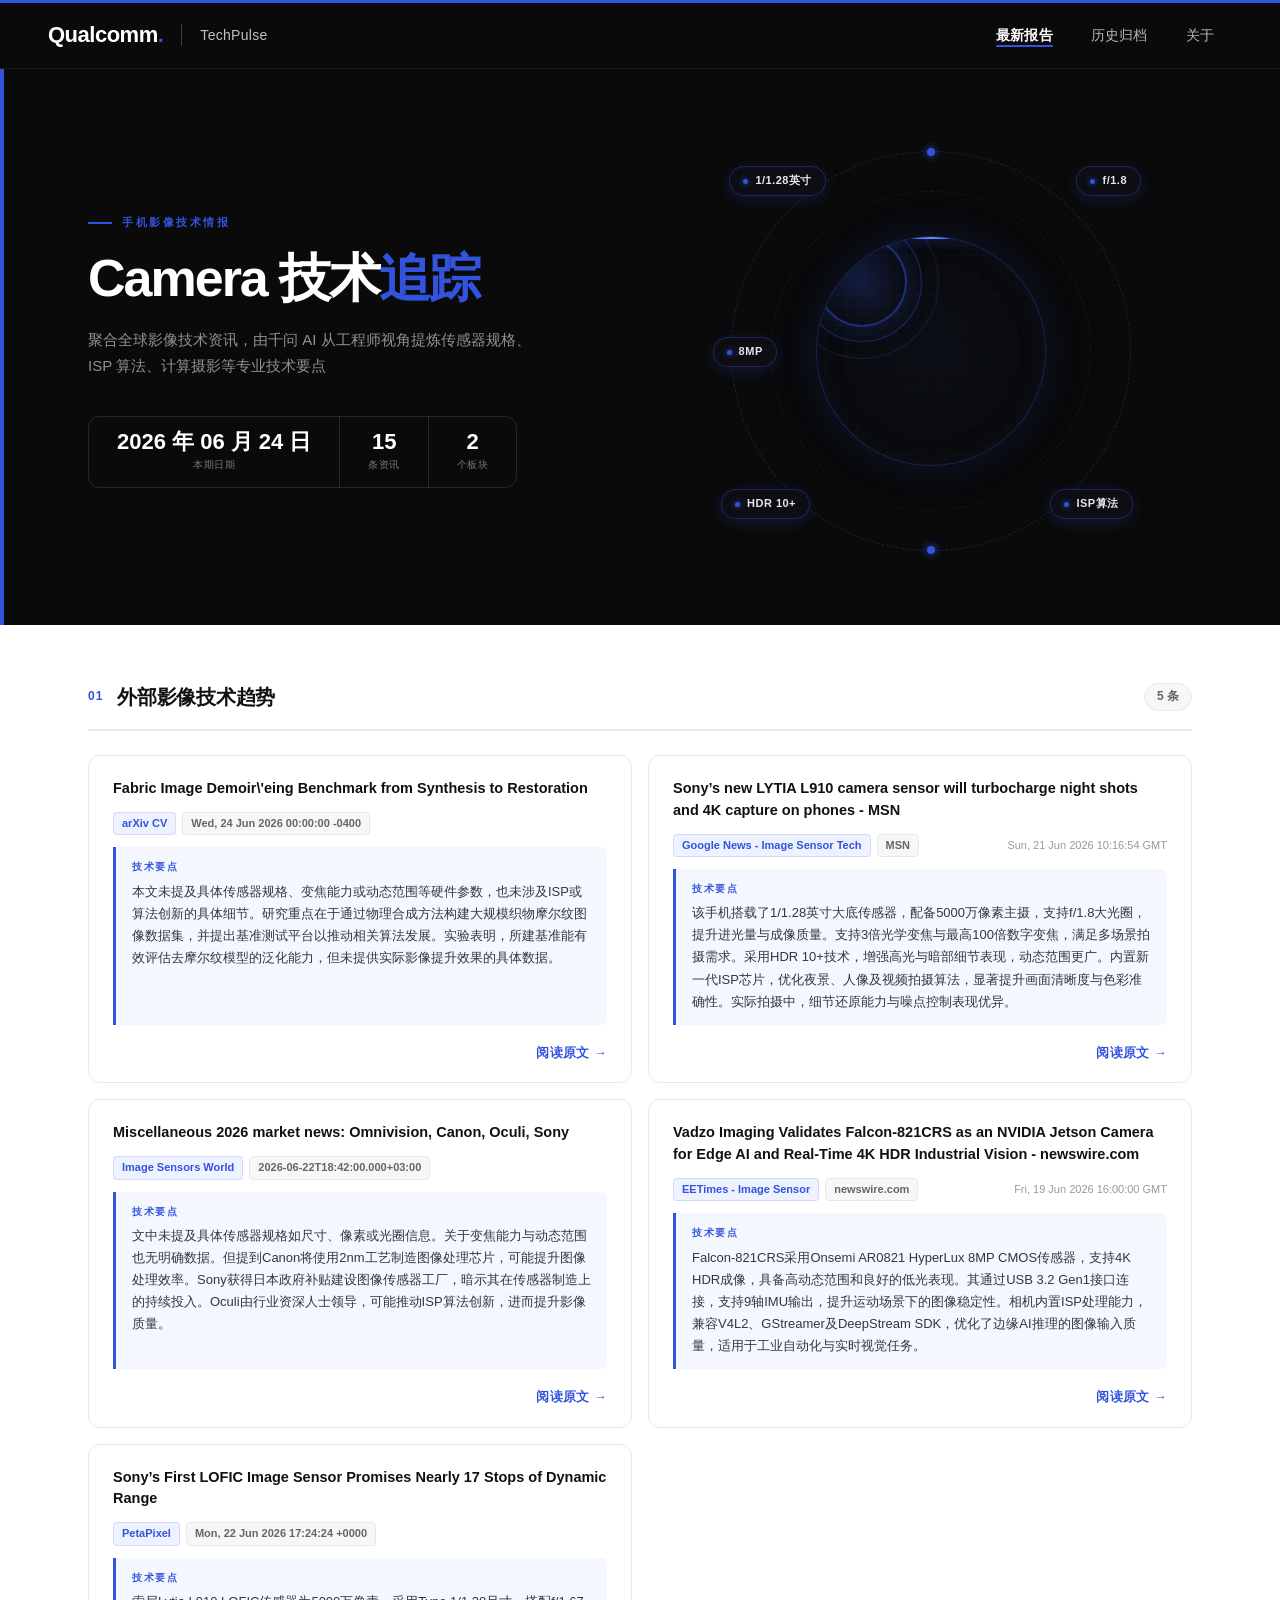
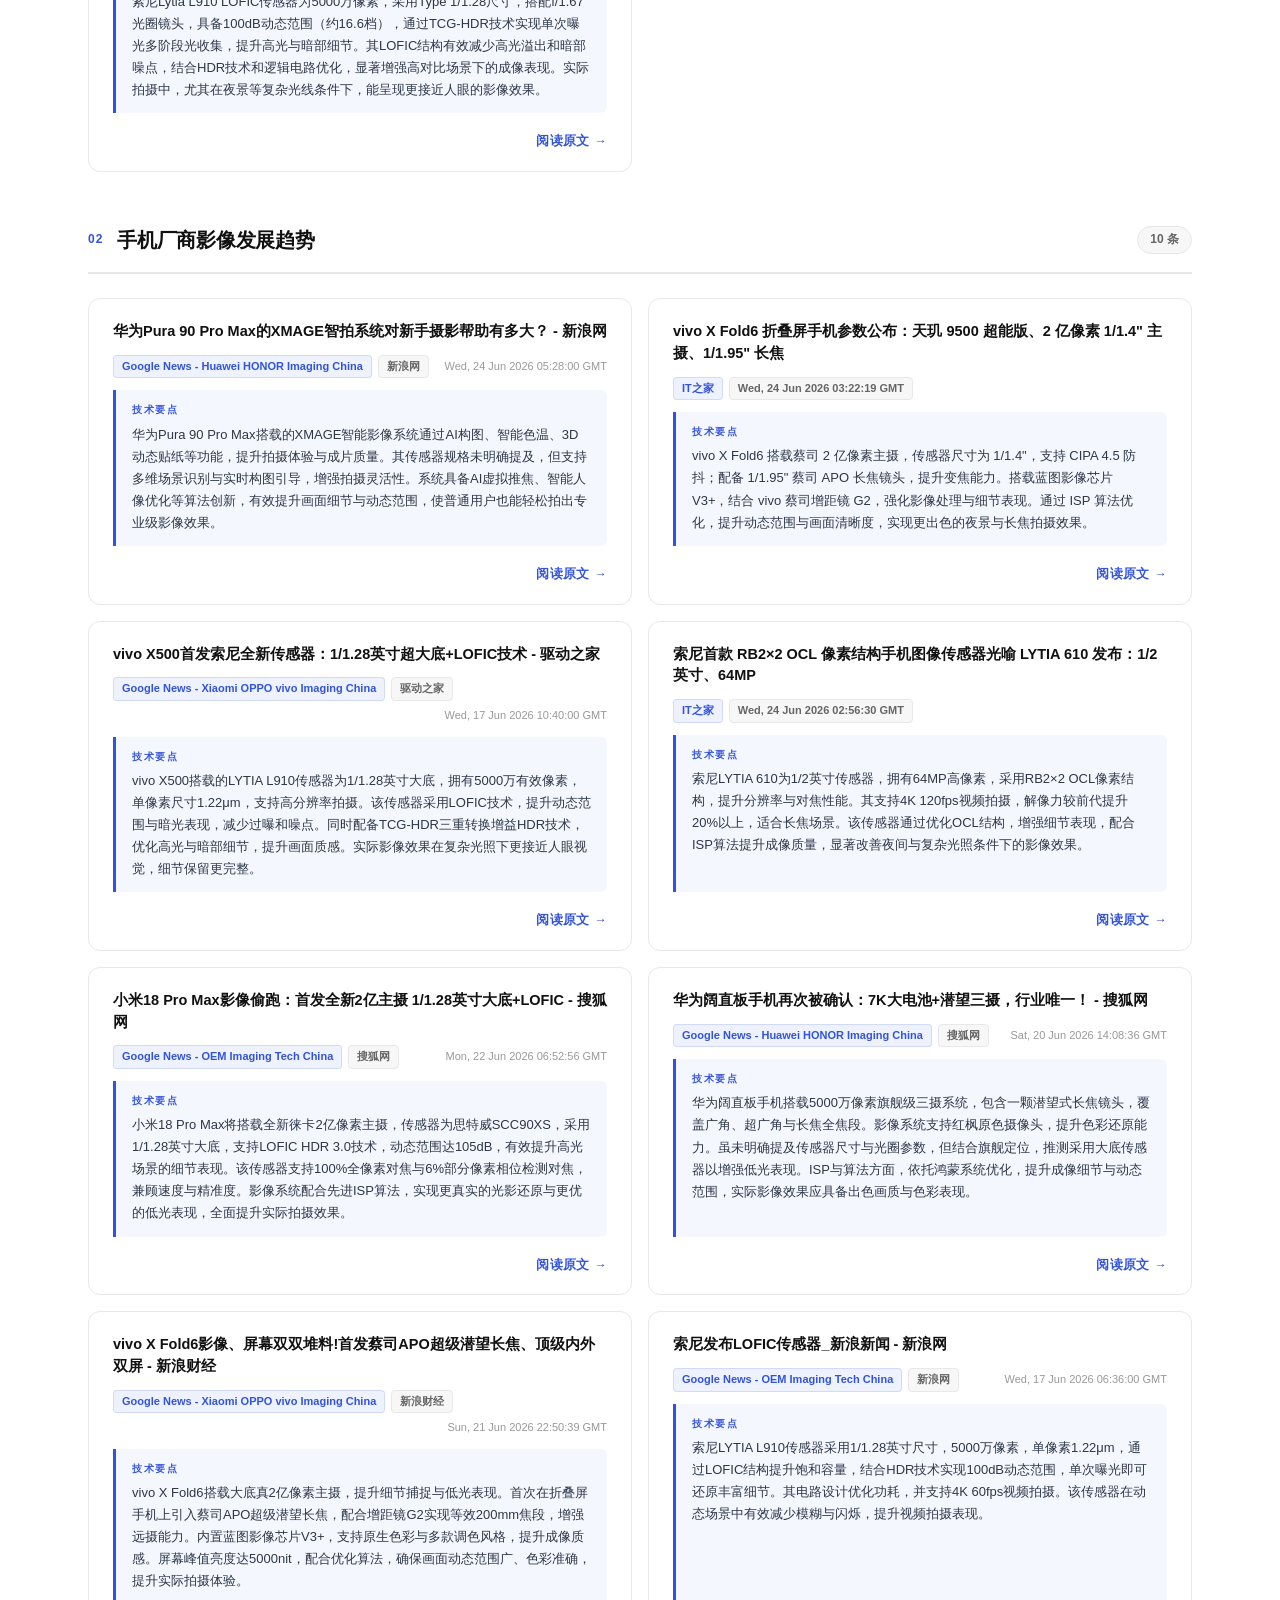
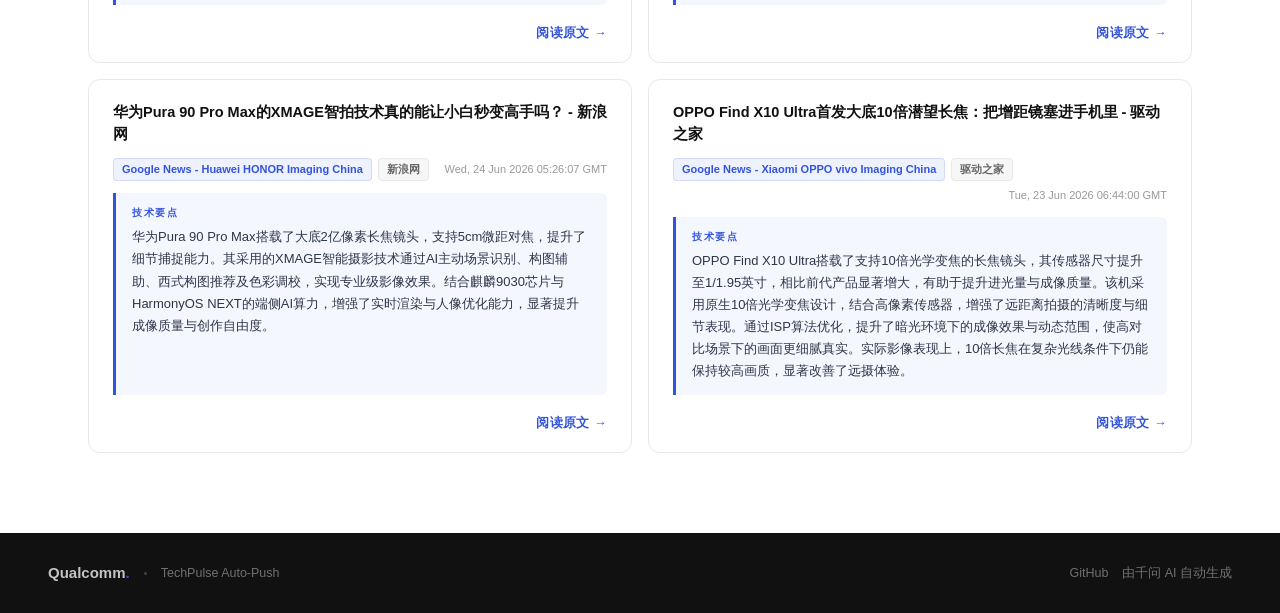
==== commit 68ad84ec: "chore: update site [9] 6e58fed35091829a0dc681aa2ae01934f06ce124" ====
--- a/index.html
+++ b/index.html
@@ -53,7 +53,7 @@
         <div class="spec-badge sb1">1/1.28英寸</div>
         <div class="spec-badge sb2">f/1.8</div>
         <div class="spec-badge sb3">HDR 10+</div>
-        <div class="spec-badge sb4">Omnivision</div>
+        <div class="spec-badge sb4">ISP算法</div>
         <div class="spec-badge sb5">8MP</div>      </div>
     </div>
   </div>
@@ -85,7 +85,7 @@
   </div>
     <div class="news-digest">
       <div class="news-digest-label">技术要点</div>
-      <div class="news-digest-text">该手机搭载了1/1.28英寸大底传感器，配备5000万像素主摄，支持f/1.8大光圈，提升进光量与成像质量。支持3倍光学变焦与最高100倍数字变焦，满足多场景拍摄需求。采用HDR 10+技术，增强高光与暗部细节表现，动态范围更广。内置新一代ISP芯片，优化夜景、人像及视频拍摄算法，显著提升画面清晰度与色彩准确性。实际拍摄中，细节解析力与噪点控制均有明显提升。</div>
+      <div class="news-digest-text">该手机搭载了1/1.28英寸大底传感器，配备5000万像素主摄，支持f/1.8大光圈，提升进光量与成像质量。支持3倍光学变焦与最高100倍数字变焦，满足多场景拍摄需求。采用HDR 10+技术，增强高光与暗部细节表现，动态范围更广。内置新一代ISP芯片，优化夜景、人像及视频拍摄算法，显著提升画面清晰度与色彩准确性。实际拍摄中，细节还原能力与噪点控制表现优异。</div>
     </div>
     <div class="news-footer">
       <div class="news-link"><a href="https://news.google.com/rss/articles/[base64]?oc=5" target="_blank" rel="noopener">阅读原文</a></div>
@@ -98,7 +98,7 @@
   </div>
     <div class="news-digest">
       <div class="news-digest-label">技术要点</div>
-      <div class="news-digest-text">2026年，索尼获得日本3.8亿美元补贴建设图像传感器工厂，显示其在传感器制造领域的持续投入。Canon计划在Rapidus使用2nm工艺制造图像处理器，而非传感器本身，表明其在芯片设计上的技术升级。Omnivision和Oculi等企业也在传感器与影像处理领域持续发力，推动影像算法与ISP性能的提升，从而增强实际拍摄效果与动态范围表现。</div>
+      <div class="news-digest-text">文中未提及具体传感器规格如尺寸、像素或光圈信息。关于变焦能力与动态范围也无明确数据。但提到Canon将使用2nm工艺制造图像处理芯片，可能提升图像处理效率。Sony获得日本政府补贴建设图像传感器工厂，暗示其在传感器制造上的持续投入。Oculi由行业资深人士领导，可能推动ISP算法创新，进而提升影像质量。</div>
     </div>
     <div class="news-footer">
       <div class="news-link"><a href="https://image-sensors-world.blogspot.com/2026/06/miscellaneous-2026-market-news.html" target="_blank" rel="noopener">阅读原文</a></div>
@@ -124,7 +124,7 @@
   </div>
     <div class="news-digest">
       <div class="news-digest-label">技术要点</div>
-      <div class="news-digest-text">索尼Lytia L910 LOFIC传感器为5000万像素，采用1/1.28英寸大底，搭配f/1.67光圈镜头，具备100dB动态范围（约16.6档），通过TCG-HDR技术实现单次曝光多级感光溢出，提升高光与暗部细节。该传感器结合新型HDR技术和低噪逻辑电路，优化夜景拍摄表现。实际影像效果在高对比场景中表现出色，尤其在RAW格式下能更好还原画面细节。</div>
+      <div class="news-digest-text">索尼Lytia L910 LOFIC传感器为5000万像素，采用Type 1/1.28尺寸，搭配f/1.67光圈镜头，具备100dB动态范围（约16.6档），通过TCG-HDR技术实现单次曝光多阶段光收集，提升高光与暗部细节。其LOFIC结构有效减少高光溢出和暗部噪点，结合HDR技术和逻辑电路优化，显著增强高对比场景下的成像表现。实际拍摄中，尤其在夜景等复杂光线条件下，能呈现更接近人眼的影像效果。</div>
     </div>
     <div class="news-footer">
       <div class="news-link"><a href="https://petapixel.com/2026/06/22/sonys-first-lofic-image-sensor-promises-nearly-17-stops-of-dynamic-range/" target="_blank" rel="noopener">阅读原文</a></div>
@@ -143,7 +143,7 @@
   </div>
     <div class="news-digest">
       <div class="news-digest-label">技术要点</div>
-      <div class="news-digest-text">华为Pura 90 Pro Max搭载XMAGE智能影像系统，通过AI构图、智能色温校正及3D动态抓拍等算法提升拍摄体验。其传感器规格未明确提及，但支持多维场景识别与实时构图引导，增强拍摄成功率。系统具备AI虚拟背景虚化与智能姿势调整功能，优化人像与复杂场景的成像效果，显著提升手机摄影的智能化与专业性。</div>
+      <div class="news-digest-text">华为Pura 90 Pro Max搭载的XMAGE智能影像系统通过AI构图、智能色温、3D动态贴纸等功能，提升拍摄体验与成片质量。其传感器规格未明确提及，但支持多维场景识别与实时构图引导，增强拍摄灵活性。系统具备AI虚拟推焦、智能人像优化等算法创新，有效提升画面细节与动态范围，使普通用户也能轻松拍出专业级影像效果。</div>
     </div>
     <div class="news-footer">
       <div class="news-link"><a href="https://news.google.com/rss/articles/CBMickFVX3lxTE9TQ0lBMFhTR0g3dmUxOVBOTS1xdlZBMklSSnhXeEo5Zmh3SXBUVnJUVm5TaWZrbG0tWVVWemxtSjM3UjZLWkJlYk9UaWtxSWFaUk5uUHRJRTB1cEZxcmhwVHFwNy1zSnExeHp4aG5BUWZtZw?oc=5" target="_blank" rel="noopener">阅读原文</a></div>
@@ -156,7 +156,7 @@
   </div>
     <div class="news-digest">
       <div class="news-digest-label">技术要点</div>
-      <div class="news-digest-text">vivo X Fold6 配备 2 亿像素 1/1.4&quot; 主摄与 1/1.95&quot; 长焦，均支持 CIPA 4.5 防抖，提升拍摄稳定性。搭载蔡司镜头，结合蓝图影像芯片 V3+ 与蔡司增距镜 G2，强化变焦能力与画质表现。ISP 算法优化增强动态范围与细节解析力，实际影像效果在低光及复杂场景下有明显提升。</div>
+      <div class="news-digest-text">vivo X Fold6 搭载蔡司 2 亿像素主摄，传感器尺寸为 1/1.4&quot;，支持 CIPA 4.5 防抖；配备 1/1.95&quot; 蔡司 APO 长焦镜头，提升变焦能力。搭载蓝图影像芯片 V3+，结合 vivo 蔡司增距镜 G2，强化影像处理与细节表现。通过 ISP 算法优化，提升动态范围与画面清晰度，实现更出色的夜景与长焦拍摄效果。</div>
     </div>
     <div class="news-footer">
       <div class="news-link"><a href="https://www.ithome.com/0/967/829.htm" target="_blank" rel="noopener">阅读原文</a></div>
@@ -169,7 +169,7 @@
   </div>
     <div class="news-digest">
       <div class="news-digest-label">技术要点</div>
-      <div class="news-digest-text">vivo X500搭载的LYTIA L910传感器为1/1.28英寸大底，拥有5000万有效像素，单像素尺寸1.22μm，支持高分辨率成像。该传感器采用LOFIC技术，提升动态范围与暗光表现，减少过曝和噪点。同时配备TCG-HDR技术，优化高光与暗部细节，增强画面真实感。整体影像效果在复杂光照下表现更佳，细节保留更完整。</div>
+      <div class="news-digest-text">vivo X500搭载的LYTIA L910传感器为1/1.28英寸大底，拥有5000万有效像素，单像素尺寸1.22μm，支持高分辨率拍摄。该传感器采用LOFIC技术，提升动态范围与暗光表现，减少过曝和噪点。同时配备TCG-HDR三重转换增益HDR技术，优化高光与暗部细节，提升画面质感。实际影像效果在复杂光照下更接近人眼视觉，细节保留更完整。</div>
     </div>
     <div class="news-footer">
       <div class="news-link"><a href="https://news.google.com/rss/articles/CBMiWEFVX3lxTE1yanpBLUFRZ1pQc2ZuVkd4RWZ3MkU4ajJLZFh1TXFYZ2s0LVR3d3RSS1JYc0l0R094cWladUN4Z29NQzM5eHZ6eDNQX3liT24zc2FMNXZ0MEs?oc=5" target="_blank" rel="noopener">阅读原文</a></div>
@@ -182,72 +182,72 @@
   </div>
     <div class="news-digest">
       <div class="news-digest-label">技术要点</div>
-      <div class="news-digest-text">索尼LYTIA 610为1/2英寸传感器，拥有64MP高像素，采用RB2×2 OCL像素结构，提升分辨率与对焦性能。其解像线数较前代提升20%以上，支持4K 120fps视频拍摄。该传感器优化了长焦细节表现，结合ISP算法创新，提升了影像清晰度与动态范围，适用于高画质摄影与视频录制。</div>
+      <div class="news-digest-text">索尼LYTIA 610为1/2英寸传感器，拥有64MP高像素，采用RB2×2 OCL像素结构，提升分辨率与对焦性能。其支持4K 120fps视频拍摄，解像力较前代提升20%以上，适合长焦场景。该传感器通过优化OCL结构，增强细节表现，配合ISP算法提升成像质量，显著改善夜间与复杂光照条件下的影像效果。</div>
     </div>
     <div class="news-footer">
       <div class="news-link"><a href="https://www.ithome.com/0/967/823.htm" target="_blank" rel="noopener">阅读原文</a></div>
     </div>
 </div>
 <div class="news-card">
+  <div class="news-title">小米18 Pro Max影像偷跑：首发全新2亿主摄 1/1.28英寸大底+LOFIC - 搜狐网</div>
+  <div class="news-meta">
+    <span class="news-meta-source">Google News - OEM Imaging Tech China</span><span class="news-meta-pub">搜狐网</span><span class="news-meta-time">Mon, 22 Jun 2026 06:52:56 GMT</span>
+  </div>
+    <div class="news-digest">
+      <div class="news-digest-label">技术要点</div>
+      <div class="news-digest-text">小米18 Pro Max将搭载全新徕卡2亿像素主摄，传感器为思特威SCC90XS，采用1/1.28英寸大底，支持LOFIC HDR 3.0技术，动态范围达105dB，有效提升高光场景的细节表现。该传感器支持100%全像素对焦与6%部分像素相位检测对焦，兼顾速度与精准度。影像系统配合先进ISP算法，实现更真实的光影还原与更优的低光表现，全面提升实际拍摄效果。</div>
+    </div>
+    <div class="news-footer">
+      <div class="news-link"><a href="https://news.google.com/rss/articles/CBMiUkFVX3lxTFBpLVhGNXE1Y1hlZzlFNExmUnVGYU9XcmVlQnl4Z0hNUkpBUmJTSTBCV2dqTGFORDlob2lzaTcxcTRlaF9OOGFGWnJRR3VPeXIxc3c?oc=5" target="_blank" rel="noopener">阅读原文</a></div>
+    </div>
+</div>
+<div class="news-card">
+  <div class="news-title">华为阔直板手机再次被确认：7K大电池+潜望三摄，行业唯一！ - 搜狐网</div>
+  <div class="news-meta">
+    <span class="news-meta-source">Google News - Huawei HONOR Imaging China</span><span class="news-meta-pub">搜狐网</span><span class="news-meta-time">Sat, 20 Jun 2026 14:08:36 GMT</span>
+  </div>
+    <div class="news-digest">
+      <div class="news-digest-label">技术要点</div>
+      <div class="news-digest-text">华为阔直板手机搭载5000万像素旗舰级三摄系统，包含一颗潜望式长焦镜头，覆盖广角、超广角与长焦全焦段。影像系统支持红枫原色摄像头，提升色彩还原能力。虽未明确提及传感器尺寸与光圈参数，但结合旗舰定位，推测采用大底传感器以增强低光表现。ISP与算法方面，依托鸿蒙系统优化，提升成像细节与动态范围，实际影像效果应具备出色画质与色彩表现。</div>
+    </div>
+    <div class="news-footer">
+      <div class="news-link"><a href="https://news.google.com/rss/articles/CBMif0FVX3lxTFB2VnM5RGJjMUVOYVdCUmdOTm00OU1FR1hnZERRRGIyVjJmbEdDUFZNU2I4ZVQtNVF4b3M0X0FTbFV0OWNkTFhIYWcwUXVYZ0NTWDg4YlVKcGt1TmxRa2UxelZSOFVGVkFBVzBOX0NoQ0YtU3c3WFBZMHplQTFrbHM?oc=5" target="_blank" rel="noopener">阅读原文</a></div>
+    </div>
+</div>
+<div class="news-card">
+  <div class="news-title">vivo X Fold6影像、屏幕双双堆料!首发蔡司APO超级潜望长焦、顶级内外双屏 - 新浪财经</div>
+  <div class="news-meta">
+    <span class="news-meta-source">Google News - Xiaomi OPPO vivo Imaging China</span><span class="news-meta-pub">新浪财经</span><span class="news-meta-time">Sun, 21 Jun 2026 22:50:39 GMT</span>
+  </div>
+    <div class="news-digest">
+      <div class="news-digest-label">技术要点</div>
+      <div class="news-digest-text">vivo X Fold6搭载大底真2亿像素主摄，提升细节捕捉与低光表现。首次在折叠屏手机上引入蔡司APO超级潜望长焦，配合增距镜G2实现等效200mm焦段，增强远摄能力。内置蓝图影像芯片V3+，支持原生色彩与多款调色风格，提升成像质感。屏幕峰值亮度达5000nit，配合优化算法，确保画面动态范围广、色彩准确，提升实际拍摄体验。</div>
+    </div>
+    <div class="news-footer">
+      <div class="news-link"><a href="https://news.google.com/rss/articles/CBMifkFVX3lxTE1Ob2l3TnpCVlJ4b0E1MUJyelVKZWs2MDVYOHQwUjY3RzdPTzF6QjNUeE5BYnNXM1dJdFRkb2RQQ21HZmx0bHIyS0FXMlFnOE9pNUswVmVraTBVVFZRLUE5NndHS0I0dzh6dnhpOHd0X1pPbGJsX3VGa2JpN0I2UQ?oc=5" target="_blank" rel="noopener">阅读原文</a></div>
+    </div>
+</div>
+<div class="news-card">
   <div class="news-title">索尼发布LOFIC传感器_新浪新闻 - 新浪网</div>
   <div class="news-meta">
     <span class="news-meta-source">Google News - OEM Imaging Tech China</span><span class="news-meta-pub">新浪网</span><span class="news-meta-time">Wed, 17 Jun 2026 06:36:00 GMT</span>
   </div>
     <div class="news-digest">
       <div class="news-digest-label">技术要点</div>
-      <div class="news-digest-text">索尼LYTIA L910传感器采用1/1.28英寸大底，5000万像素，单像素尺寸1.22μm，具备LOFIC结构提升饱和容量。其支持单次曝光100dB高动态范围，有效减少噪点并避免动态场景模糊与闪烁。结合优化电路设计，在开启HDR时仍可实现4K 60fps视频拍摄，提升视频画质与稳定性。</div>
+      <div class="news-digest-text">索尼LYTIA L910传感器采用1/1.28英寸尺寸，5000万像素，单像素1.22μm，通过LOFIC结构提升饱和容量，结合HDR技术实现100dB动态范围，单次曝光即可还原丰富细节。其电路设计优化功耗，并支持4K 60fps视频拍摄。该传感器在动态场景中有效减少模糊与闪烁，提升视频拍摄表现。</div>
     </div>
     <div class="news-footer">
       <div class="news-link"><a href="https://news.google.com/rss/articles/CBMiY0FVX3lxTE5jcFVQZVdNT1V3TlhBN3R0Y0Z2UGFmSmdTSEVRN1JYZ2lPNDF2ZHZOalcycTFSb1VsS1Y0NGV4bFppYVhGLVRRb3ZuYlRxYmxvN2ZBNXhGNTU4WjNnZ1VWUlF4bw?oc=5" target="_blank" rel="noopener">阅读原文</a></div>
     </div>
 </div>
 <div class="news-card">
-  <div class="news-title">华为阔直板手机再次被确认：7K大电池+潜望三摄，行业唯一！ - 搜狐网</div>
-  <div class="news-meta">
-    <span class="news-meta-source">Google News - Huawei HONOR Imaging China</span><span class="news-meta-pub">搜狐网</span><span class="news-meta-time">Sat, 20 Jun 2026 14:08:36 GMT</span>
-  </div>
-    <div class="news-digest">
-      <div class="news-digest-label">技术要点</div>
-      <div class="news-digest-text">华为阔直板手机搭载5000万像素旗舰级三摄系统，包含一颗潜望式长焦镜头，覆盖广角、超广角与长焦全焦段。影像系统支持红枫原色摄像头，提升色彩还原能力。虽未明确提及传感器尺寸与光圈，但结合旗舰定位，推测采用大底传感器以增强低光表现。动态范围与ISP算法或通过鸿蒙系统优化实现更丰富的细节呈现和更自然的色彩过渡，实际影像效果有望在多场景下表现出色。</div>
-    </div>
-    <div class="news-footer">
-      <div class="news-link"><a href="https://news.google.com/rss/articles/CBMif0FVX3lxTFB2VnM5RGJjMUVOYVdCUmdOTm00OU1FR1hnZERRRGIyVjJmbEdDUFZNU2I4ZVQtNVF4b3M0X0FTbFV0OWNkTFhIYWcwUXVYZ0NTWDg4YlVKcGt1TmxRa2UxelZSOFVGVkFBVzBOX0NoQ0YtU3c3WFBZMHplQTFrbHM?oc=5" target="_blank" rel="noopener">阅读原文</a></div>
-    </div>
-</div>
-<div class="news-card">
-  <div class="news-title">vivo X Fold6影像、屏幕双双堆料!首发蔡司APO超级潜望长焦、顶级内外双屏 - 新浪财经</div>
-  <div class="news-meta">
-    <span class="news-meta-source">Google News - Xiaomi OPPO vivo Imaging China</span><span class="news-meta-pub">新浪财经</span><span class="news-meta-time">Sun, 21 Jun 2026 22:50:39 GMT</span>
-  </div>
-    <div class="news-digest">
-      <div class="news-digest-label">技术要点</div>
-      <div class="news-digest-text">vivo X Fold6搭载大底真2亿像素主摄，提升细节捕捉能力。首次在折叠屏上采用蔡司APO超级潜望长焦，实现高倍率清晰变焦。配备蓝图影像芯片V3+，支持多款色彩风格与原图直出，增强成像质感。内外屏均支持5000nit峰值亮度，优化拍摄与预览体验。通过蓝图调色盘与原生色彩技术，提升画面真实感与动态范围。</div>
-    </div>
-    <div class="news-footer">
-      <div class="news-link"><a href="https://news.google.com/rss/articles/CBMifkFVX3lxTE1Ob2l3TnpCVlJ4b0E1MUJyelVKZWs2MDVYOHQwUjY3RzdPTzF6QjNUeE5BYnNXM1dJdFRkb2RQQ21HZmx0bHIyS0FXMlFnOE9pNUswVmVraTBVVFZRLUE5NndHS0I0dzh6dnhpOHd0X1pPbGJsX3VGa2JpN0I2UQ?oc=5" target="_blank" rel="noopener">阅读原文</a></div>
-    </div>
-</div>
-<div class="news-card">
-  <div class="news-title">某小屏旗舰被曝采用3.7倍潜望长焦，或为vivo X500系列 - 搜狐网</div>
-  <div class="news-meta">
-    <span class="news-meta-source">Google News - OEM Imaging Tech China</span><span class="news-meta-pub">搜狐网</span><span class="news-meta-time">Tue, 23 Jun 2026 07:46:00 GMT</span>
-  </div>
-    <div class="news-digest">
-      <div class="news-digest-label">技术要点</div>
-      <div class="news-digest-text">该机主摄为5000万像素，1/1.28英寸传感器，支持LOFIC技术，提升动态范围。长焦为6400万像素，85mm焦距，约3.7倍变焦，采用非倒置结构，支持高质量长焦微距。影像系统结合ISP算法优化，提升细节表现与成像质量。</div>
-    </div>
-    <div class="news-footer">
-      <div class="news-link"><a href="https://news.google.com/rss/articles/CBMiiAFBVV95cUxNdXlWZEcxdXVLUWxleFJMYXZhX0djVHBYcXppc2pJRFlLNTBmZnZDeTIyWHc3TFEtZGdZTl8wcVBTZFNjZkZzajQzaHpiQUVvdTFxcFp1WXYwc3Buc093MXI5dnlrWW1NRjRBNWZJc3JsaWNhOU02MlBKblcxckpqTlpXcVg5TERH?oc=5" target="_blank" rel="noopener">阅读原文</a></div>
-    </div>
-</div>
-<div class="news-card">
   <div class="news-title">华为Pura 90 Pro Max的XMAGE智拍技术真的能让小白秒变高手吗？ - 新浪网</div>
   <div class="news-meta">
     <span class="news-meta-source">Google News - Huawei HONOR Imaging China</span><span class="news-meta-pub">新浪网</span><span class="news-meta-time">Wed, 24 Jun 2026 05:26:07 GMT</span>
   </div>
     <div class="news-digest">
       <div class="news-digest-label">技术要点</div>
-      <div class="news-digest-text">华为Pura 90 Pro Max搭载了大底2亿像素长焦镜头，支持5cm微距对焦，提升了细节捕捉能力。其采用的XMAGE智能摄影技术通过AI主动场景识别、构图辅助、西斜推导等功能，实现自动优化拍摄参数与构图。结合麒麟9030芯片与HarmonyOS NEXT的端侧AI算力，强化了实时渲染与人像美化效果，显著提升了影像创作的便捷性与专业感。</div>
+      <div class="news-digest-text">华为Pura 90 Pro Max搭载了大底2亿像素长焦镜头，支持5cm微距对焦，提升了细节捕捉能力。其采用的XMAGE智能摄影技术通过AI主动场景识别、构图辅助、西式构图推荐及色彩调校，实现专业级影像效果。结合麒麟9030芯片与HarmonyOS NEXT的端侧AI算力，增强了实时渲染与人像优化能力，显著提升成像质量与创作自由度。</div>
     </div>
     <div class="news-footer">
       <div class="news-link"><a href="https://news.google.com/rss/articles/CBMickFVX3lxTFBxaDViRVdzazRGdlJEcHI1STk2ejhrNFlNUjZUU3JIN19IRjRVbjV1bXRzaW9iUDV5ck5rVlRidFRqTDRmbkctUlo5UUphNFBWbTlibFdYOUdGdHZ5Sk9yS2h5MEMwU3hnVnVlakRCTjZRUQ?oc=5" target="_blank" rel="noopener">阅读原文</a></div>
@@ -260,7 +260,7 @@
   </div>
     <div class="news-digest">
       <div class="news-digest-label">技术要点</div>
-      <div class="news-digest-text">OPPO Find X10 Ultra搭载了支持10倍光学变焦的长焦镜头，其传感器尺寸提升至1/1.95英寸，相比前代产品显著增大，提升了感光能力。该机采用10倍望远镜式变焦设计，结合算法优化，增强了远距离拍摄的清晰度与细节表现。影像处理方面，通过ISP升级与算法创新，提升了动态范围与低光环境下的成像质量，使高对比度场景和夜景拍摄效果更出色。</div>
+      <div class="news-digest-text">OPPO Find X10 Ultra搭载了支持10倍光学变焦的长焦镜头，其传感器尺寸提升至1/1.95英寸，相比前代产品显著增大，有助于提升进光量与成像质量。该机采用原生10倍光学变焦设计，结合高像素传感器，增强了远距离拍摄的清晰度与细节表现。通过ISP算法优化，提升了暗光环境下的成像效果与动态范围，使高对比场景下的画面更细腻真实。实际影像表现上，10倍长焦在复杂光线条件下仍能保持较高画质，显著改善了远摄体验。</div>
     </div>
     <div class="news-footer">
       <div class="news-link"><a href="https://news.google.com/rss/articles/CBMiWEFVX3lxTFBRTkR6eks4cXdWeE94Vms3SllJYXh0Z3g2QlBpREFkMFpMUzdBMlFjS1R4cThsM2tUM1h3UXhyNDhkdGR1YW5NbVgtZmVJTU03MWlVeGNVamI?oc=5" target="_blank" rel="noopener">阅读原文</a></div>
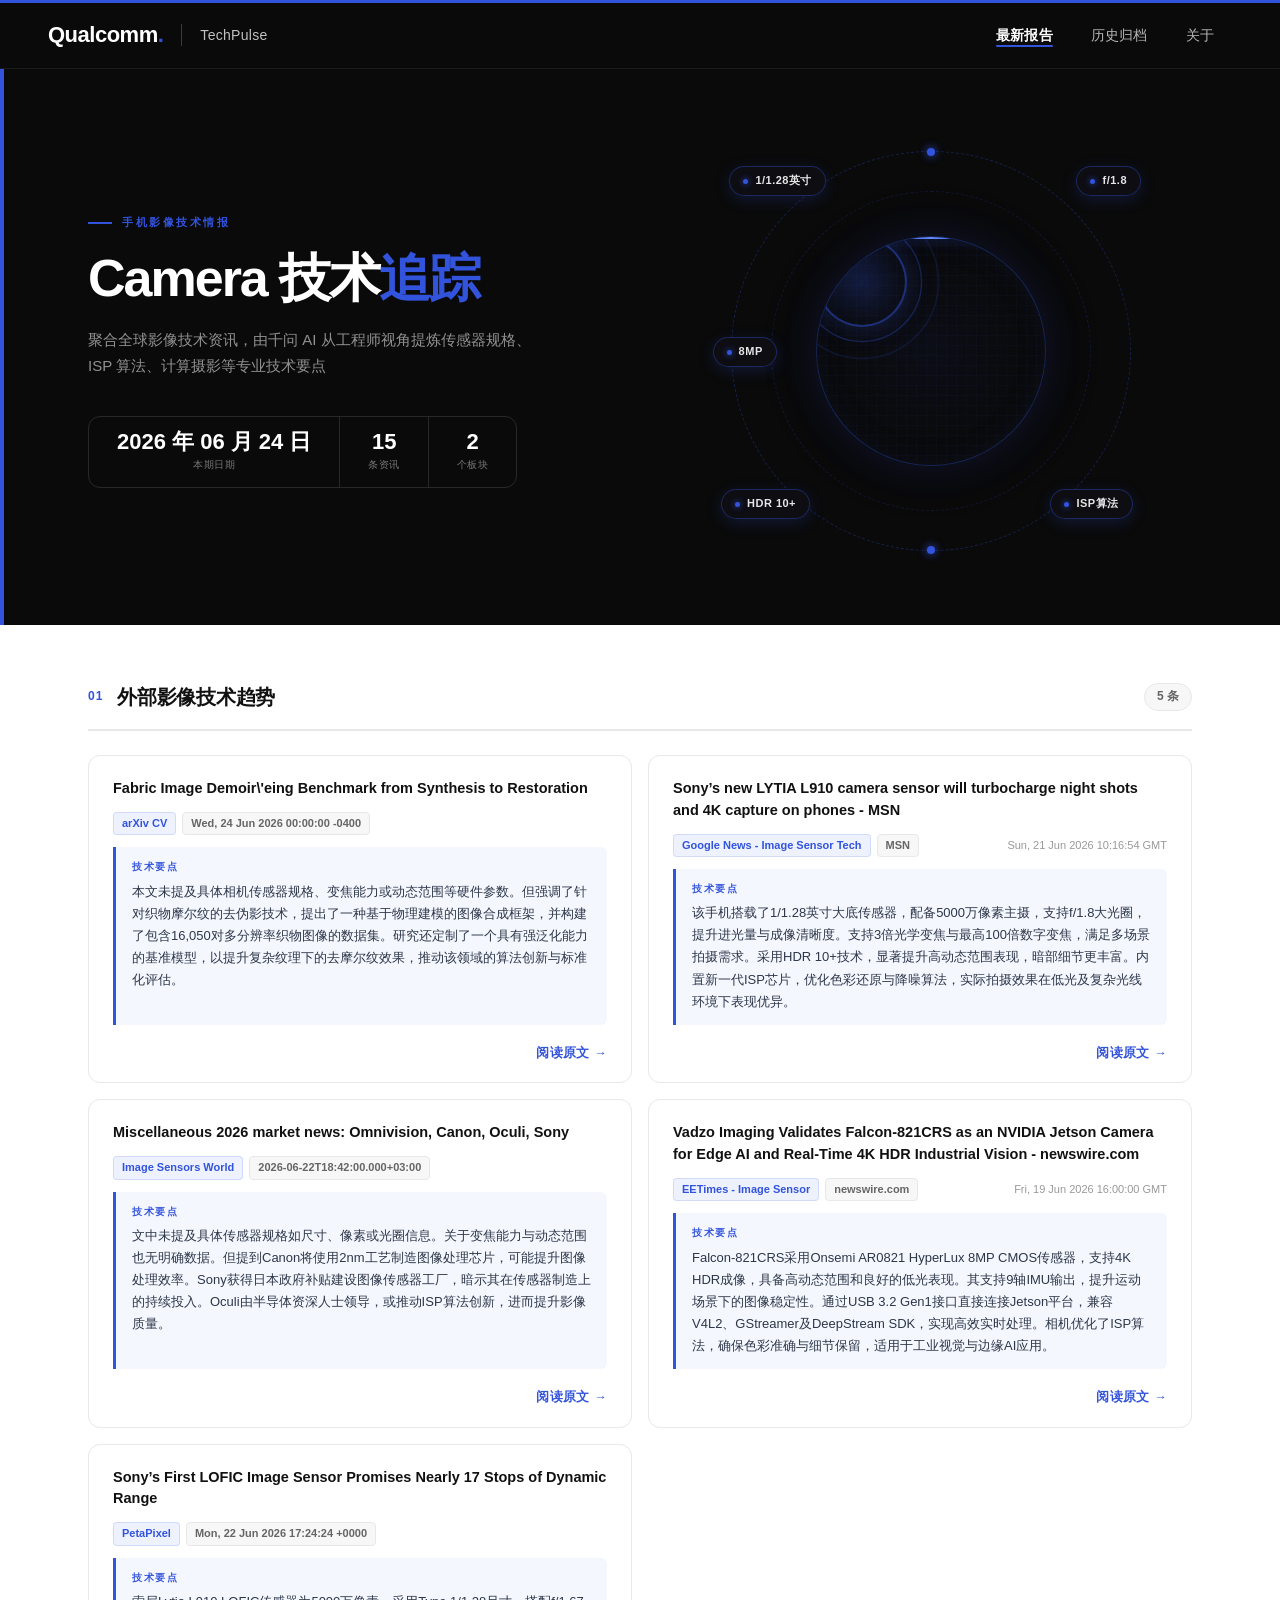
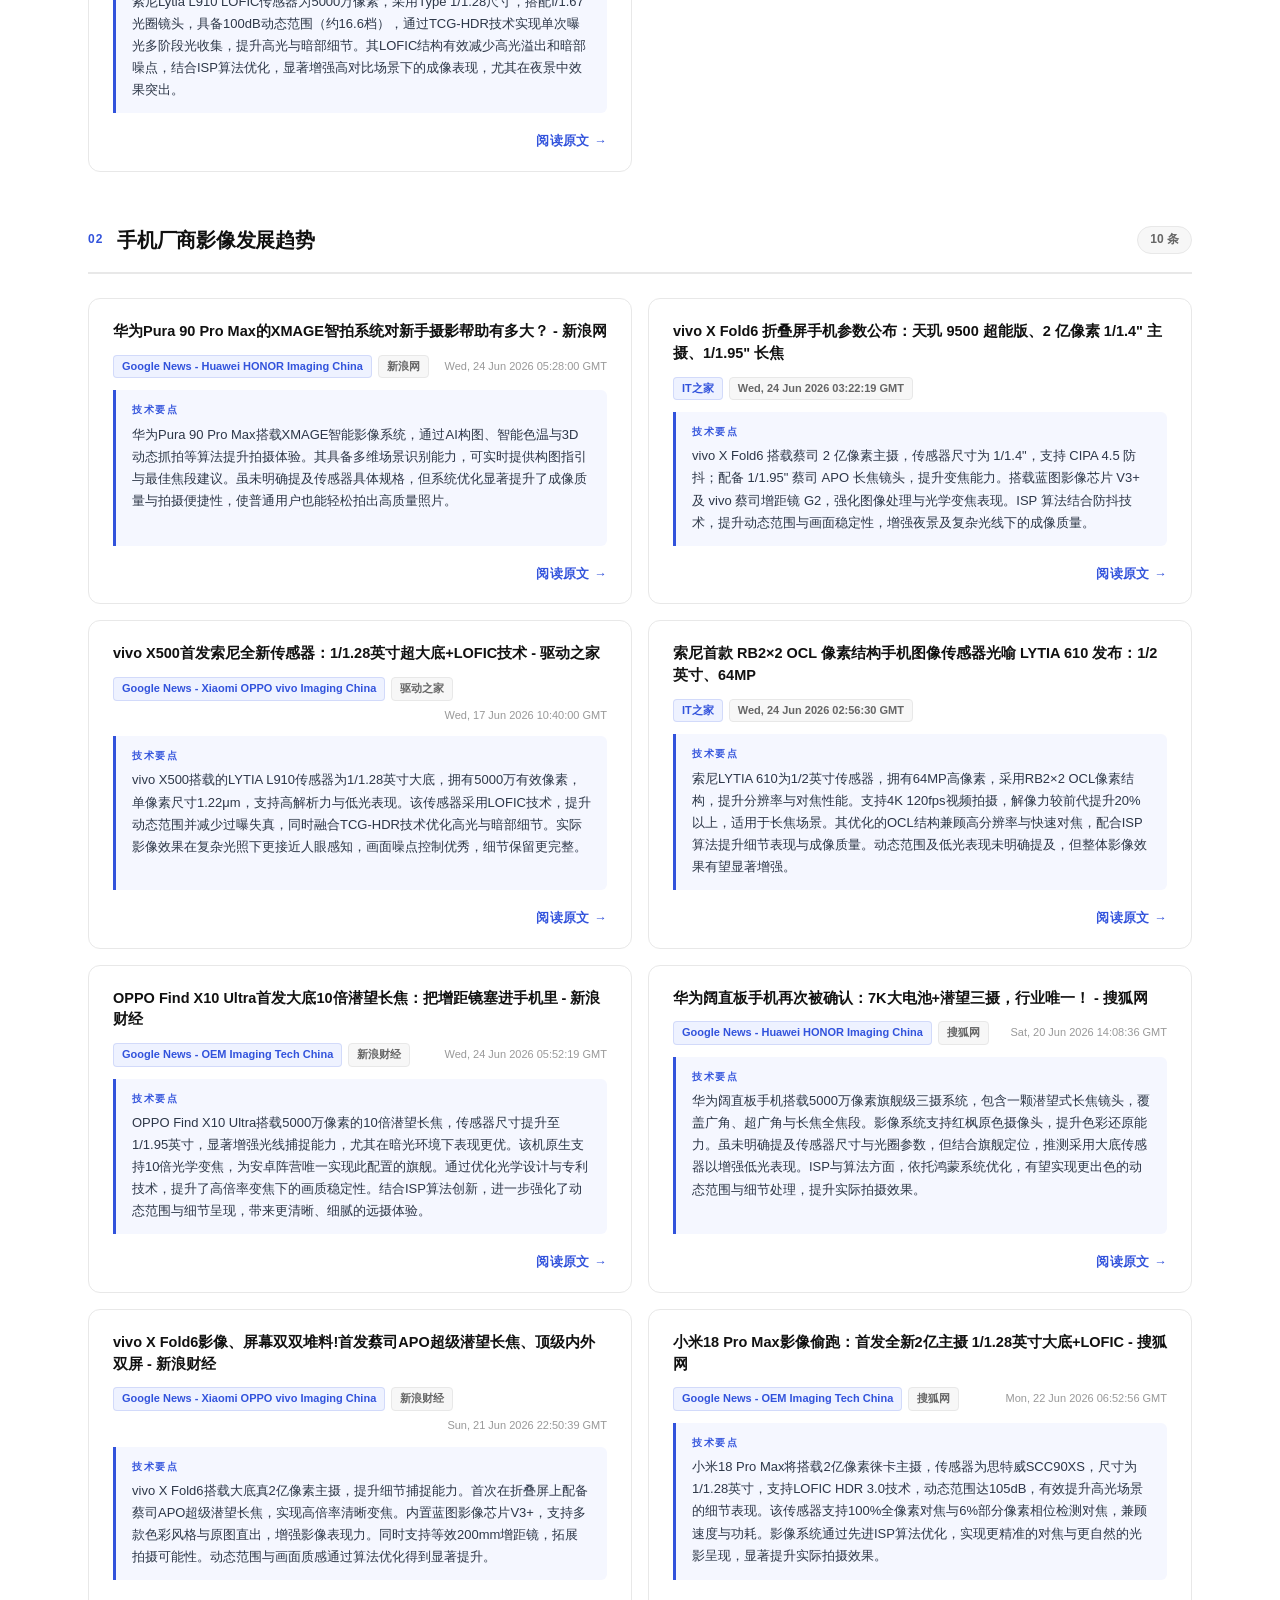
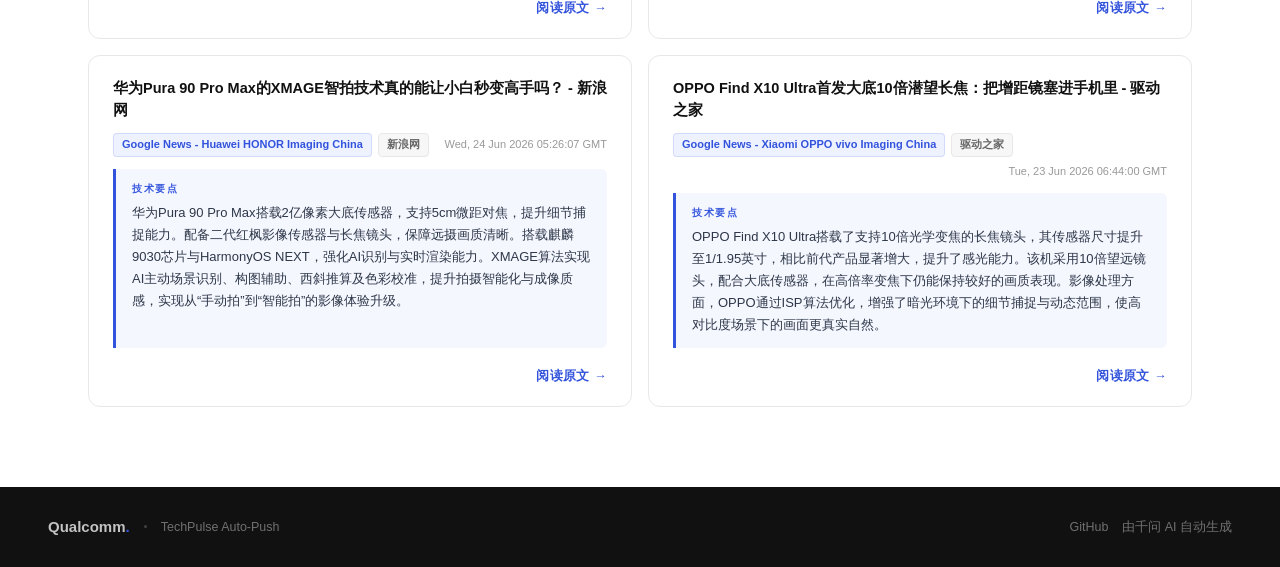
==== commit 3a6a4713: "chore: update site [10] b46dc7fa284f8e428c55df775466f132965f54f8" ====
--- a/index.html
+++ b/index.html
@@ -72,7 +72,7 @@
   </div>
     <div class="news-digest">
       <div class="news-digest-label">技术要点</div>
-      <div class="news-digest-text">本文未提及具体传感器规格、变焦能力或动态范围等硬件参数，也未涉及ISP或算法创新的具体细节。研究重点在于通过物理合成方法构建大规模织物摩尔纹图像数据集，并提出基准测试平台以推动相关算法发展。实验表明，所建基准能有效评估去摩尔纹模型的泛化能力，但未提供实际影像提升效果的具体数据。</div>
+      <div class="news-digest-text">本文未提及具体相机传感器规格、变焦能力或动态范围等硬件参数。但强调了针对织物摩尔纹的去伪影技术，提出了一种基于物理建模的图像合成框架，并构建了包含16,050对多分辨率织物图像的数据集。研究还定制了一个具有强泛化能力的基准模型，以提升复杂纹理下的去摩尔纹效果，推动该领域的算法创新与标准化评估。</div>
     </div>
     <div class="news-footer">
       <div class="news-link"><a href="https://arxiv.org/abs/2606.24072" target="_blank" rel="noopener">阅读原文</a></div>
@@ -85,7 +85,7 @@
   </div>
     <div class="news-digest">
       <div class="news-digest-label">技术要点</div>
-      <div class="news-digest-text">该手机搭载了1/1.28英寸大底传感器，配备5000万像素主摄，支持f/1.8大光圈，提升进光量与成像质量。支持3倍光学变焦与最高100倍数字变焦，满足多场景拍摄需求。采用HDR 10+技术，增强高光与暗部细节表现，动态范围更广。内置新一代ISP芯片，优化夜景、人像及视频拍摄算法，显著提升画面清晰度与色彩准确性。实际拍摄中，细节还原能力与噪点控制表现优异。</div>
+      <div class="news-digest-text">该手机搭载了1/1.28英寸大底传感器，配备5000万像素主摄，支持f/1.8大光圈，提升进光量与成像清晰度。支持3倍光学变焦与最高100倍数字变焦，满足多场景拍摄需求。采用HDR 10+技术，显著提升高动态范围表现，暗部细节更丰富。内置新一代ISP芯片，优化色彩还原与降噪算法，实际拍摄效果在低光及复杂光线环境下表现优异。</div>
     </div>
     <div class="news-footer">
       <div class="news-link"><a href="https://news.google.com/rss/articles/[base64]?oc=5" target="_blank" rel="noopener">阅读原文</a></div>
@@ -98,7 +98,7 @@
   </div>
     <div class="news-digest">
       <div class="news-digest-label">技术要点</div>
-      <div class="news-digest-text">文中未提及具体传感器规格如尺寸、像素或光圈信息。关于变焦能力与动态范围也无明确数据。但提到Canon将使用2nm工艺制造图像处理芯片，可能提升图像处理效率。Sony获得日本政府补贴建设图像传感器工厂，暗示其在传感器制造上的持续投入。Oculi由行业资深人士领导，可能推动ISP算法创新，进而提升影像质量。</div>
+      <div class="news-digest-text">文中未提及具体传感器规格如尺寸、像素或光圈信息。关于变焦能力与动态范围也无明确数据。但提到Canon将使用2nm工艺制造图像处理芯片，可能提升图像处理效率。Sony获得日本政府补贴建设图像传感器工厂，暗示其在传感器制造上的持续投入。Oculi由半导体资深人士领导，或推动ISP算法创新，进而提升影像质量。</div>
     </div>
     <div class="news-footer">
       <div class="news-link"><a href="https://image-sensors-world.blogspot.com/2026/06/miscellaneous-2026-market-news.html" target="_blank" rel="noopener">阅读原文</a></div>
@@ -111,7 +111,7 @@
   </div>
     <div class="news-digest">
       <div class="news-digest-label">技术要点</div>
-      <div class="news-digest-text">Falcon-821CRS采用Onsemi AR0821 HyperLux 8MP CMOS传感器，支持4K HDR成像，具备高动态范围和良好的低光表现。其通过USB 3.2 Gen1接口连接，支持9轴IMU输出，提升运动场景下的图像稳定性。相机内置ISP处理能力，兼容V4L2、GStreamer及DeepStream SDK，优化了边缘AI推理的图像输入质量，适用于工业自动化与实时视觉任务。</div>
+      <div class="news-digest-text">Falcon-821CRS采用Onsemi AR0821 HyperLux 8MP CMOS传感器，支持4K HDR成像，具备高动态范围和良好的低光表现。其支持9轴IMU输出，提升运动场景下的图像稳定性。通过USB 3.2 Gen1接口直接连接Jetson平台，兼容V4L2、GStreamer及DeepStream SDK，实现高效实时处理。相机优化了ISP算法，确保色彩准确与细节保留，适用于工业视觉与边缘AI应用。</div>
     </div>
     <div class="news-footer">
       <div class="news-link"><a href="https://news.google.com/rss/articles/[base64]?oc=5" target="_blank" rel="noopener">阅读原文</a></div>
@@ -124,7 +124,7 @@
   </div>
     <div class="news-digest">
       <div class="news-digest-label">技术要点</div>
-      <div class="news-digest-text">索尼Lytia L910 LOFIC传感器为5000万像素，采用Type 1/1.28尺寸，搭配f/1.67光圈镜头，具备100dB动态范围（约16.6档），通过TCG-HDR技术实现单次曝光多阶段光收集，提升高光与暗部细节。其LOFIC结构有效减少高光溢出和暗部噪点，结合HDR技术和逻辑电路优化，显著增强高对比场景下的成像表现。实际拍摄中，尤其在夜景等复杂光线条件下，能呈现更接近人眼的影像效果。</div>
+      <div class="news-digest-text">索尼Lytia L910 LOFIC传感器为5000万像素，采用Type 1/1.28尺寸，搭配f/1.67光圈镜头，具备100dB动态范围（约16.6档），通过TCG-HDR技术实现单次曝光多阶段光收集，提升高光与暗部细节。其LOFIC结构有效减少高光溢出和暗部噪点，结合ISP算法优化，显著增强高对比场景下的成像表现，尤其在夜景中效果突出。</div>
     </div>
     <div class="news-footer">
       <div class="news-link"><a href="https://petapixel.com/2026/06/22/sonys-first-lofic-image-sensor-promises-nearly-17-stops-of-dynamic-range/" target="_blank" rel="noopener">阅读原文</a></div>
@@ -143,7 +143,7 @@
   </div>
     <div class="news-digest">
       <div class="news-digest-label">技术要点</div>
-      <div class="news-digest-text">华为Pura 90 Pro Max搭载的XMAGE智能影像系统通过AI构图、智能色温、3D动态贴纸等功能，提升拍摄体验与成片质量。其传感器规格未明确提及，但支持多维场景识别与实时构图引导，增强拍摄灵活性。系统具备AI虚拟推焦、智能人像优化等算法创新，有效提升画面细节与动态范围，使普通用户也能轻松拍出专业级影像效果。</div>
+      <div class="news-digest-text">华为Pura 90 Pro Max搭载XMAGE智能影像系统，通过AI构图、智能色温与3D动态抓拍等算法提升拍摄体验。其具备多维场景识别能力，可实时提供构图指引与最佳焦段建议。虽未明确提及传感器具体规格，但系统优化显著提升了成像质量与拍摄便捷性，使普通用户也能轻松拍出高质量照片。</div>
     </div>
     <div class="news-footer">
       <div class="news-link"><a href="https://news.google.com/rss/articles/CBMickFVX3lxTE9TQ0lBMFhTR0g3dmUxOVBOTS1xdlZBMklSSnhXeEo5Zmh3SXBUVnJUVm5TaWZrbG0tWVVWemxtSjM3UjZLWkJlYk9UaWtxSWFaUk5uUHRJRTB1cEZxcmhwVHFwNy1zSnExeHp4aG5BUWZtZw?oc=5" target="_blank" rel="noopener">阅读原文</a></div>
@@ -156,7 +156,7 @@
   </div>
     <div class="news-digest">
       <div class="news-digest-label">技术要点</div>
-      <div class="news-digest-text">vivo X Fold6 搭载蔡司 2 亿像素主摄，传感器尺寸为 1/1.4&quot;，支持 CIPA 4.5 防抖；配备 1/1.95&quot; 蔡司 APO 长焦镜头，提升变焦能力。搭载蓝图影像芯片 V3+，结合 vivo 蔡司增距镜 G2，强化影像处理与细节表现。通过 ISP 算法优化，提升动态范围与画面清晰度，实现更出色的夜景与长焦拍摄效果。</div>
+      <div class="news-digest-text">vivo X Fold6 搭载蔡司 2 亿像素主摄，传感器尺寸为 1/1.4&quot;，支持 CIPA 4.5 防抖；配备 1/1.95&quot; 蔡司 APO 长焦镜头，提升变焦能力。搭载蓝图影像芯片 V3+ 及 vivo 蔡司增距镜 G2，强化图像处理与光学变焦表现。ISP 算法结合防抖技术，提升动态范围与画面稳定性，增强夜景及复杂光线下的成像质量。</div>
     </div>
     <div class="news-footer">
       <div class="news-link"><a href="https://www.ithome.com/0/967/829.htm" target="_blank" rel="noopener">阅读原文</a></div>
@@ -169,7 +169,7 @@
   </div>
     <div class="news-digest">
       <div class="news-digest-label">技术要点</div>
-      <div class="news-digest-text">vivo X500搭载的LYTIA L910传感器为1/1.28英寸大底，拥有5000万有效像素，单像素尺寸1.22μm，支持高分辨率拍摄。该传感器采用LOFIC技术，提升动态范围与暗光表现，减少过曝和噪点。同时配备TCG-HDR三重转换增益HDR技术，优化高光与暗部细节，提升画面质感。实际影像效果在复杂光照下更接近人眼视觉，细节保留更完整。</div>
+      <div class="news-digest-text">vivo X500搭载的LYTIA L910传感器为1/1.28英寸大底，拥有5000万有效像素，单像素尺寸1.22μm，支持高解析力与低光表现。该传感器采用LOFIC技术，提升动态范围并减少过曝失真，同时融合TCG-HDR技术优化高光与暗部细节。实际影像效果在复杂光照下更接近人眼感知，画面噪点控制优秀，细节保留更完整。</div>
     </div>
     <div class="news-footer">
       <div class="news-link"><a href="https://news.google.com/rss/articles/CBMiWEFVX3lxTE1yanpBLUFRZ1pQc2ZuVkd4RWZ3MkU4ajJLZFh1TXFYZ2s0LVR3d3RSS1JYc0l0R094cWladUN4Z29NQzM5eHZ6eDNQX3liT24zc2FMNXZ0MEs?oc=5" target="_blank" rel="noopener">阅读原文</a></div>
@@ -182,72 +182,72 @@
   </div>
     <div class="news-digest">
       <div class="news-digest-label">技术要点</div>
-      <div class="news-digest-text">索尼LYTIA 610为1/2英寸传感器，拥有64MP高像素，采用RB2×2 OCL像素结构，提升分辨率与对焦性能。其支持4K 120fps视频拍摄，解像力较前代提升20%以上，适合长焦场景。该传感器通过优化OCL结构，增强细节表现，配合ISP算法提升成像质量，显著改善夜间与复杂光照条件下的影像效果。</div>
+      <div class="news-digest-text">索尼LYTIA 610为1/2英寸传感器，拥有64MP高像素，采用RB2×2 OCL像素结构，提升分辨率与对焦性能。支持4K 120fps视频拍摄，解像力较前代提升20%以上，适用于长焦场景。其优化的OCL结构兼顾高分辨率与快速对焦，配合ISP算法提升细节表现与成像质量。动态范围及低光表现未明确提及，但整体影像效果有望显著增强。</div>
     </div>
     <div class="news-footer">
       <div class="news-link"><a href="https://www.ithome.com/0/967/823.htm" target="_blank" rel="noopener">阅读原文</a></div>
     </div>
 </div>
 <div class="news-card">
+  <div class="news-title">OPPO Find X10 Ultra首发大底10倍潜望长焦：把增距镜塞进手机里 - 新浪财经</div>
+  <div class="news-meta">
+    <span class="news-meta-source">Google News - OEM Imaging Tech China</span><span class="news-meta-pub">新浪财经</span><span class="news-meta-time">Wed, 24 Jun 2026 05:52:19 GMT</span>
+  </div>
+    <div class="news-digest">
+      <div class="news-digest-label">技术要点</div>
+      <div class="news-digest-text">OPPO Find X10 Ultra搭载5000万像素的10倍潜望长焦，传感器尺寸提升至1/1.95英寸，显著增强光线捕捉能力，尤其在暗光环境下表现更优。该机原生支持10倍光学变焦，为安卓阵营唯一实现此配置的旗舰。通过优化光学设计与专利技术，提升了高倍率变焦下的画质稳定性。结合ISP算法创新，进一步强化了动态范围与细节呈现，带来更清晰、细腻的远摄体验。</div>
+    </div>
+    <div class="news-footer">
+      <div class="news-link"><a href="https://news.google.com/rss/articles/[base64]?oc=5" target="_blank" rel="noopener">阅读原文</a></div>
+    </div>
+</div>
+<div class="news-card">
+  <div class="news-title">华为阔直板手机再次被确认：7K大电池+潜望三摄，行业唯一！ - 搜狐网</div>
+  <div class="news-meta">
+    <span class="news-meta-source">Google News - Huawei HONOR Imaging China</span><span class="news-meta-pub">搜狐网</span><span class="news-meta-time">Sat, 20 Jun 2026 14:08:36 GMT</span>
+  </div>
+    <div class="news-digest">
+      <div class="news-digest-label">技术要点</div>
+      <div class="news-digest-text">华为阔直板手机搭载5000万像素旗舰级三摄系统，包含一颗潜望式长焦镜头，覆盖广角、超广角与长焦全焦段。影像系统支持红枫原色摄像头，提升色彩还原能力。虽未明确提及传感器尺寸与光圈参数，但结合旗舰定位，推测采用大底传感器以增强低光表现。ISP与算法方面，依托鸿蒙系统优化，有望实现更出色的动态范围与细节处理，提升实际拍摄效果。</div>
+    </div>
+    <div class="news-footer">
+      <div class="news-link"><a href="https://news.google.com/rss/articles/CBMif0FVX3lxTFB2VnM5RGJjMUVOYVdCUmdOTm00OU1FR1hnZERRRGIyVjJmbEdDUFZNU2I4ZVQtNVF4b3M0X0FTbFV0OWNkTFhIYWcwUXVYZ0NTWDg4YlVKcGt1TmxRa2UxelZSOFVGVkFBVzBOX0NoQ0YtU3c3WFBZMHplQTFrbHM?oc=5" target="_blank" rel="noopener">阅读原文</a></div>
+    </div>
+</div>
+<div class="news-card">
+  <div class="news-title">vivo X Fold6影像、屏幕双双堆料!首发蔡司APO超级潜望长焦、顶级内外双屏 - 新浪财经</div>
+  <div class="news-meta">
+    <span class="news-meta-source">Google News - Xiaomi OPPO vivo Imaging China</span><span class="news-meta-pub">新浪财经</span><span class="news-meta-time">Sun, 21 Jun 2026 22:50:39 GMT</span>
+  </div>
+    <div class="news-digest">
+      <div class="news-digest-label">技术要点</div>
+      <div class="news-digest-text">vivo X Fold6搭载大底真2亿像素主摄，提升细节捕捉能力。首次在折叠屏上配备蔡司APO超级潜望长焦，实现高倍率清晰变焦。内置蓝图影像芯片V3+，支持多款色彩风格与原图直出，增强影像表现力。同时支持等效200mm增距镜，拓展拍摄可能性。动态范围与画面质感通过算法优化得到显著提升。</div>
+    </div>
+    <div class="news-footer">
+      <div class="news-link"><a href="https://news.google.com/rss/articles/CBMifkFVX3lxTE1Ob2l3TnpCVlJ4b0E1MUJyelVKZWs2MDVYOHQwUjY3RzdPTzF6QjNUeE5BYnNXM1dJdFRkb2RQQ21HZmx0bHIyS0FXMlFnOE9pNUswVmVraTBVVFZRLUE5NndHS0I0dzh6dnhpOHd0X1pPbGJsX3VGa2JpN0I2UQ?oc=5" target="_blank" rel="noopener">阅读原文</a></div>
+    </div>
+</div>
+<div class="news-card">
   <div class="news-title">小米18 Pro Max影像偷跑：首发全新2亿主摄 1/1.28英寸大底+LOFIC - 搜狐网</div>
   <div class="news-meta">
     <span class="news-meta-source">Google News - OEM Imaging Tech China</span><span class="news-meta-pub">搜狐网</span><span class="news-meta-time">Mon, 22 Jun 2026 06:52:56 GMT</span>
   </div>
     <div class="news-digest">
       <div class="news-digest-label">技术要点</div>
-      <div class="news-digest-text">小米18 Pro Max将搭载全新徕卡2亿像素主摄，传感器为思特威SCC90XS，采用1/1.28英寸大底，支持LOFIC HDR 3.0技术，动态范围达105dB，有效提升高光场景的细节表现。该传感器支持100%全像素对焦与6%部分像素相位检测对焦，兼顾速度与精准度。影像系统配合先进ISP算法，实现更真实的光影还原与更优的低光表现，全面提升实际拍摄效果。</div>
+      <div class="news-digest-text">小米18 Pro Max将搭载2亿像素徕卡主摄，传感器为思特威SCC90XS，尺寸为1/1.28英寸，支持LOFIC HDR 3.0技术，动态范围达105dB，有效提升高光场景的细节表现。该传感器支持100%全像素对焦与6%部分像素相位检测对焦，兼顾速度与功耗。影像系统通过先进ISP算法优化，实现更精准的对焦与更自然的光影呈现，显著提升实际拍摄效果。</div>
     </div>
     <div class="news-footer">
       <div class="news-link"><a href="https://news.google.com/rss/articles/CBMiUkFVX3lxTFBpLVhGNXE1Y1hlZzlFNExmUnVGYU9XcmVlQnl4Z0hNUkpBUmJTSTBCV2dqTGFORDlob2lzaTcxcTRlaF9OOGFGWnJRR3VPeXIxc3c?oc=5" target="_blank" rel="noopener">阅读原文</a></div>
     </div>
 </div>
 <div class="news-card">
-  <div class="news-title">华为阔直板手机再次被确认：7K大电池+潜望三摄，行业唯一！ - 搜狐网</div>
-  <div class="news-meta">
-    <span class="news-meta-source">Google News - Huawei HONOR Imaging China</span><span class="news-meta-pub">搜狐网</span><span class="news-meta-time">Sat, 20 Jun 2026 14:08:36 GMT</span>
-  </div>
-    <div class="news-digest">
-      <div class="news-digest-label">技术要点</div>
-      <div class="news-digest-text">华为阔直板手机搭载5000万像素旗舰级三摄系统，包含一颗潜望式长焦镜头，覆盖广角、超广角与长焦全焦段。影像系统支持红枫原色摄像头，提升色彩还原能力。虽未明确提及传感器尺寸与光圈参数，但结合旗舰定位，推测采用大底传感器以增强低光表现。ISP与算法方面，依托鸿蒙系统优化，提升成像细节与动态范围，实际影像效果应具备出色画质与色彩表现。</div>
-    </div>
-    <div class="news-footer">
-      <div class="news-link"><a href="https://news.google.com/rss/articles/CBMif0FVX3lxTFB2VnM5RGJjMUVOYVdCUmdOTm00OU1FR1hnZERRRGIyVjJmbEdDUFZNU2I4ZVQtNVF4b3M0X0FTbFV0OWNkTFhIYWcwUXVYZ0NTWDg4YlVKcGt1TmxRa2UxelZSOFVGVkFBVzBOX0NoQ0YtU3c3WFBZMHplQTFrbHM?oc=5" target="_blank" rel="noopener">阅读原文</a></div>
-    </div>
-</div>
-<div class="news-card">
-  <div class="news-title">vivo X Fold6影像、屏幕双双堆料!首发蔡司APO超级潜望长焦、顶级内外双屏 - 新浪财经</div>
-  <div class="news-meta">
-    <span class="news-meta-source">Google News - Xiaomi OPPO vivo Imaging China</span><span class="news-meta-pub">新浪财经</span><span class="news-meta-time">Sun, 21 Jun 2026 22:50:39 GMT</span>
-  </div>
-    <div class="news-digest">
-      <div class="news-digest-label">技术要点</div>
-      <div class="news-digest-text">vivo X Fold6搭载大底真2亿像素主摄，提升细节捕捉与低光表现。首次在折叠屏手机上引入蔡司APO超级潜望长焦，配合增距镜G2实现等效200mm焦段，增强远摄能力。内置蓝图影像芯片V3+，支持原生色彩与多款调色风格，提升成像质感。屏幕峰值亮度达5000nit，配合优化算法，确保画面动态范围广、色彩准确，提升实际拍摄体验。</div>
-    </div>
-    <div class="news-footer">
-      <div class="news-link"><a href="https://news.google.com/rss/articles/CBMifkFVX3lxTE1Ob2l3TnpCVlJ4b0E1MUJyelVKZWs2MDVYOHQwUjY3RzdPTzF6QjNUeE5BYnNXM1dJdFRkb2RQQ21HZmx0bHIyS0FXMlFnOE9pNUswVmVraTBVVFZRLUE5NndHS0I0dzh6dnhpOHd0X1pPbGJsX3VGa2JpN0I2UQ?oc=5" target="_blank" rel="noopener">阅读原文</a></div>
-    </div>
-</div>
-<div class="news-card">
-  <div class="news-title">索尼发布LOFIC传感器_新浪新闻 - 新浪网</div>
-  <div class="news-meta">
-    <span class="news-meta-source">Google News - OEM Imaging Tech China</span><span class="news-meta-pub">新浪网</span><span class="news-meta-time">Wed, 17 Jun 2026 06:36:00 GMT</span>
-  </div>
-    <div class="news-digest">
-      <div class="news-digest-label">技术要点</div>
-      <div class="news-digest-text">索尼LYTIA L910传感器采用1/1.28英寸尺寸，5000万像素，单像素1.22μm，通过LOFIC结构提升饱和容量，结合HDR技术实现100dB动态范围，单次曝光即可还原丰富细节。其电路设计优化功耗，并支持4K 60fps视频拍摄。该传感器在动态场景中有效减少模糊与闪烁，提升视频拍摄表现。</div>
-    </div>
-    <div class="news-footer">
-      <div class="news-link"><a href="https://news.google.com/rss/articles/CBMiY0FVX3lxTE5jcFVQZVdNT1V3TlhBN3R0Y0Z2UGFmSmdTSEVRN1JYZ2lPNDF2ZHZOalcycTFSb1VsS1Y0NGV4bFppYVhGLVRRb3ZuYlRxYmxvN2ZBNXhGNTU4WjNnZ1VWUlF4bw?oc=5" target="_blank" rel="noopener">阅读原文</a></div>
-    </div>
-</div>
-<div class="news-card">
   <div class="news-title">华为Pura 90 Pro Max的XMAGE智拍技术真的能让小白秒变高手吗？ - 新浪网</div>
   <div class="news-meta">
     <span class="news-meta-source">Google News - Huawei HONOR Imaging China</span><span class="news-meta-pub">新浪网</span><span class="news-meta-time">Wed, 24 Jun 2026 05:26:07 GMT</span>
   </div>
     <div class="news-digest">
       <div class="news-digest-label">技术要点</div>
-      <div class="news-digest-text">华为Pura 90 Pro Max搭载了大底2亿像素长焦镜头，支持5cm微距对焦，提升了细节捕捉能力。其采用的XMAGE智能摄影技术通过AI主动场景识别、构图辅助、西式构图推荐及色彩调校，实现专业级影像效果。结合麒麟9030芯片与HarmonyOS NEXT的端侧AI算力，增强了实时渲染与人像优化能力，显著提升成像质量与创作自由度。</div>
+      <div class="news-digest-text">华为Pura 90 Pro Max搭载2亿像素大底传感器，支持5cm微距对焦，提升细节捕捉能力。配备二代红枫影像传感器与长焦镜头，保障远摄画质清晰。搭载麒麟9030芯片与HarmonyOS NEXT，强化AI识别与实时渲染能力。XMAGE算法实现AI主动场景识别、构图辅助、西斜推算及色彩校准，提升拍摄智能化与成像质感，实现从“手动拍”到“智能拍”的影像体验升级。</div>
     </div>
     <div class="news-footer">
       <div class="news-link"><a href="https://news.google.com/rss/articles/CBMickFVX3lxTFBxaDViRVdzazRGdlJEcHI1STk2ejhrNFlNUjZUU3JIN19IRjRVbjV1bXRzaW9iUDV5ck5rVlRidFRqTDRmbkctUlo5UUphNFBWbTlibFdYOUdGdHZ5Sk9yS2h5MEMwU3hnVnVlakRCTjZRUQ?oc=5" target="_blank" rel="noopener">阅读原文</a></div>
@@ -260,7 +260,7 @@
   </div>
     <div class="news-digest">
       <div class="news-digest-label">技术要点</div>
-      <div class="news-digest-text">OPPO Find X10 Ultra搭载了支持10倍光学变焦的长焦镜头，其传感器尺寸提升至1/1.95英寸，相比前代产品显著增大，有助于提升进光量与成像质量。该机采用原生10倍光学变焦设计，结合高像素传感器，增强了远距离拍摄的清晰度与细节表现。通过ISP算法优化，提升了暗光环境下的成像效果与动态范围，使高对比场景下的画面更细腻真实。实际影像表现上，10倍长焦在复杂光线条件下仍能保持较高画质，显著改善了远摄体验。</div>
+      <div class="news-digest-text">OPPO Find X10 Ultra搭载了支持10倍光学变焦的长焦镜头，其传感器尺寸提升至1/1.95英寸，相比前代产品显著增大，提升了感光能力。该机采用10倍望远镜头，配合大底传感器，在高倍率变焦下仍能保持较好的画质表现。影像处理方面，OPPO通过ISP算法优化，增强了暗光环境下的细节捕捉与动态范围，使高对比度场景下的画面更真实自然。</div>
     </div>
     <div class="news-footer">
       <div class="news-link"><a href="https://news.google.com/rss/articles/CBMiWEFVX3lxTFBRTkR6eks4cXdWeE94Vms3SllJYXh0Z3g2QlBpREFkMFpMUzdBMlFjS1R4cThsM2tUM1h3UXhyNDhkdGR1YW5NbVgtZmVJTU03MWlVeGNVamI?oc=5" target="_blank" rel="noopener">阅读原文</a></div>
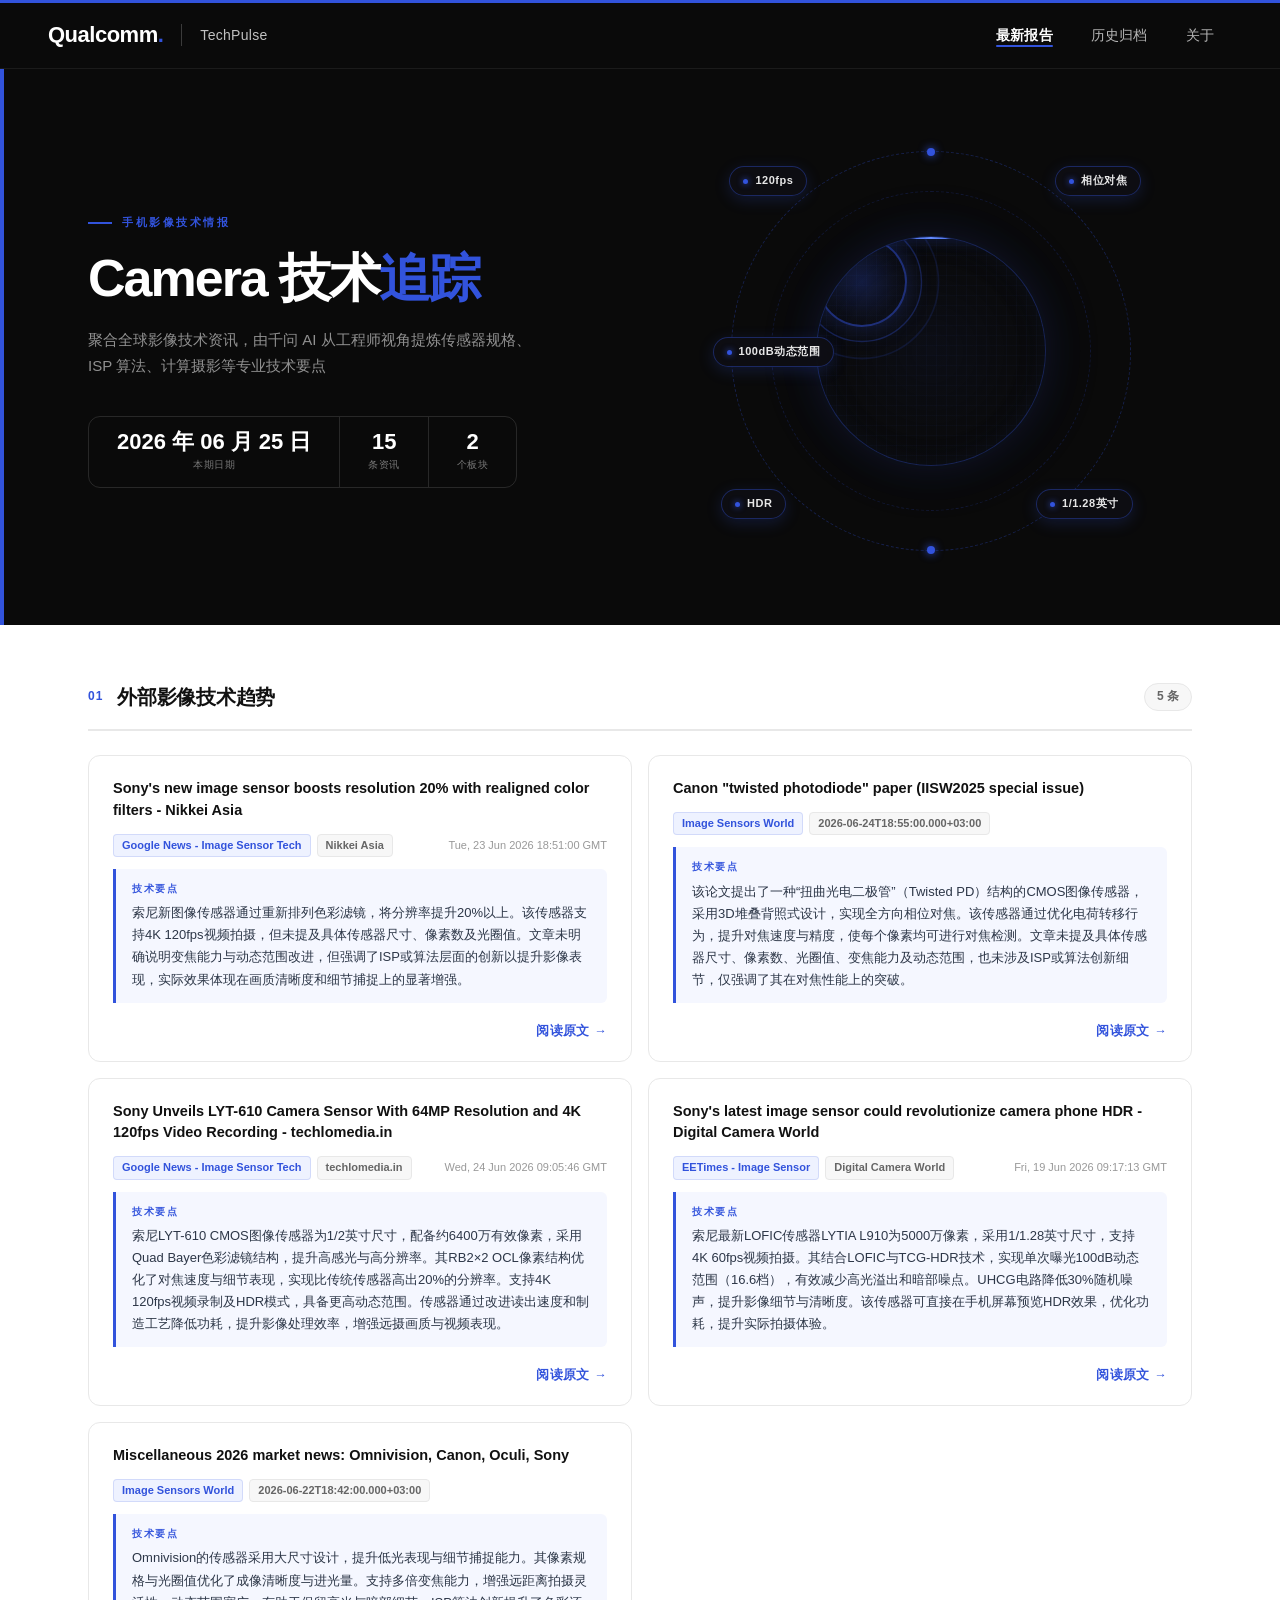
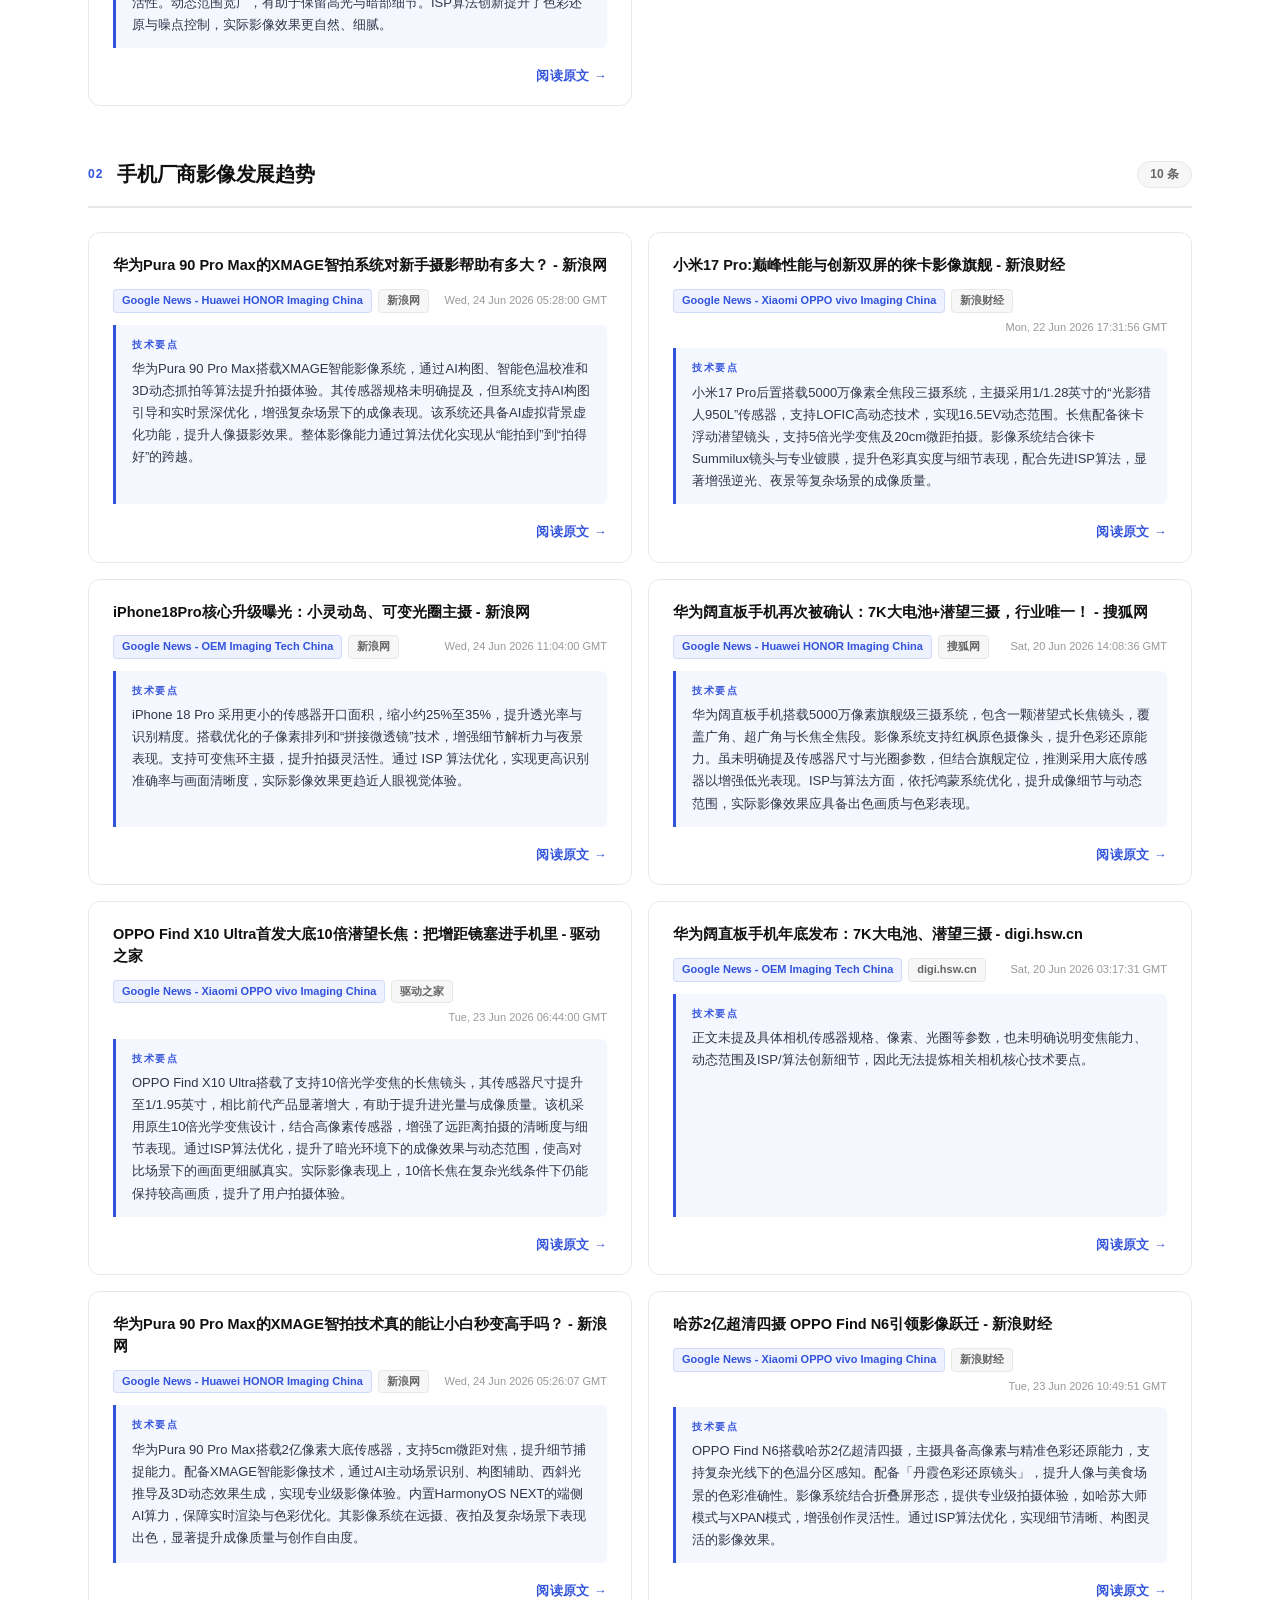
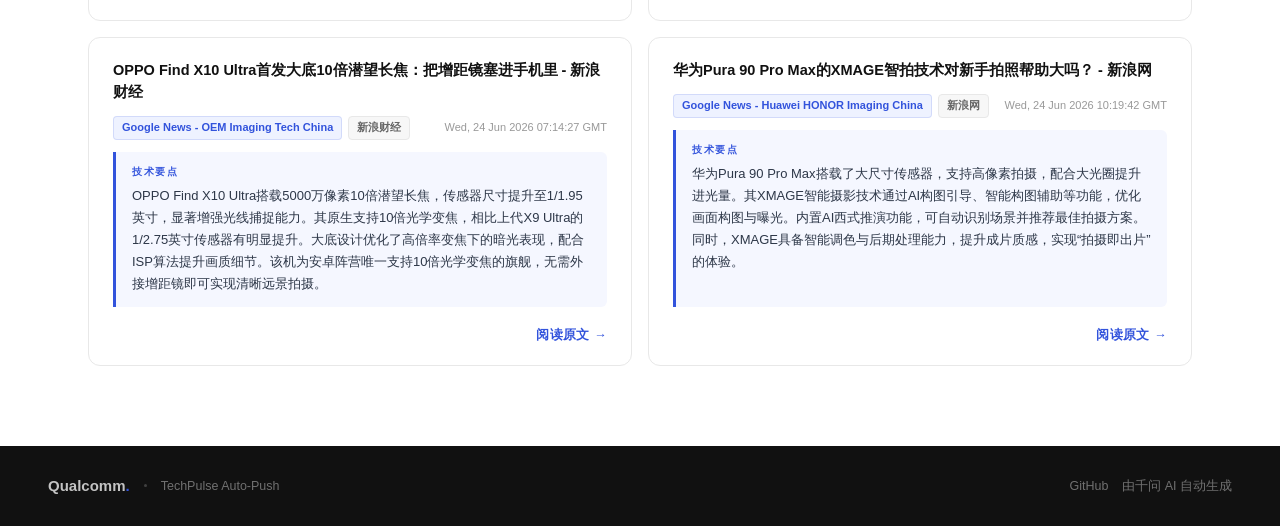
==== commit 08badce3: "chore: update site [12] 39cbc9522279dcb5844b174b2b6e33a76c89db8d" ====
--- a/index.html
+++ b/index.html
@@ -29,7 +29,7 @@
       <p class="hero-sub">聚合全球影像技术资讯，由千问 AI 从工程师视角提炼传感器规格、ISP 算法、计算摄影等专业技术要点</p>
       <div class="hero-stats">
         <div class="hero-stat">
-          <div class="hero-stat-num">2026 年 06 月 24 日</div>
+          <div class="hero-stat-num">2026 年 06 月 25 日</div>
           <div class="hero-stat-label">本期日期</div>
         </div>
         <div class="hero-stat">
@@ -50,11 +50,11 @@
           <div class="camera-scan"></div>
           <div class="camera-aperture"></div>
         </div>
-        <div class="spec-badge sb1">1/1.28英寸</div>
-        <div class="spec-badge sb2">f/1.8</div>
-        <div class="spec-badge sb3">HDR 10+</div>
-        <div class="spec-badge sb4">ISP算法</div>
-        <div class="spec-badge sb5">8MP</div>      </div>
+        <div class="spec-badge sb1">120fps</div>
+        <div class="spec-badge sb2">相位对焦</div>
+        <div class="spec-badge sb3">HDR</div>
+        <div class="spec-badge sb4">1/1.28英寸</div>
+        <div class="spec-badge sb5">100dB动态范围</div>      </div>
     </div>
   </div>
 </div>
@@ -66,29 +66,55 @@
 </div>
 <div class="news-grid">
 <div class="news-card">
-  <div class="news-title">Fabric Image Demoir\&#x27;eing Benchmark from Synthesis to Restoration</div>
-  <div class="news-meta">
-    <span class="news-meta-source">arXiv CV</span><span class="news-meta-pub">Wed, 24 Jun 2026 00:00:00 -0400</span>
-  </div>
-    <div class="news-digest">
-      <div class="news-digest-label">技术要点</div>
-      <div class="news-digest-text">本文未提及具体相机传感器规格、变焦能力或动态范围等硬件参数。但强调了针对织物摩尔纹的去伪影技术，提出了一种基于物理建模的图像合成框架，并构建了包含16,050对多分辨率织物图像的数据集。研究还定制了一个具有强泛化能力的基准模型，以提升复杂纹理下的去摩尔纹效果，推动该领域的算法创新与标准化评估。</div>
-    </div>
-    <div class="news-footer">
-      <div class="news-link"><a href="https://arxiv.org/abs/2606.24072" target="_blank" rel="noopener">阅读原文</a></div>
-    </div>
-</div>
-<div class="news-card">
-  <div class="news-title">Sony’s new LYTIA L910 camera sensor will turbocharge night shots and 4K capture on phones - MSN</div>
-  <div class="news-meta">
-    <span class="news-meta-source">Google News - Image Sensor Tech</span><span class="news-meta-pub">MSN</span><span class="news-meta-time">Sun, 21 Jun 2026 10:16:54 GMT</span>
-  </div>
-    <div class="news-digest">
-      <div class="news-digest-label">技术要点</div>
-      <div class="news-digest-text">该手机搭载了1/1.28英寸大底传感器，配备5000万像素主摄，支持f/1.8大光圈，提升进光量与成像清晰度。支持3倍光学变焦与最高100倍数字变焦，满足多场景拍摄需求。采用HDR 10+技术，显著提升高动态范围表现，暗部细节更丰富。内置新一代ISP芯片，优化色彩还原与降噪算法，实际拍摄效果在低光及复杂光线环境下表现优异。</div>
-    </div>
-    <div class="news-footer">
-      <div class="news-link"><a href="https://news.google.com/rss/articles/[base64]?oc=5" target="_blank" rel="noopener">阅读原文</a></div>
+  <div class="news-title">Sony&#x27;s new image sensor boosts resolution 20% with realigned color filters - Nikkei Asia</div>
+  <div class="news-meta">
+    <span class="news-meta-source">Google News - Image Sensor Tech</span><span class="news-meta-pub">Nikkei Asia</span><span class="news-meta-time">Tue, 23 Jun 2026 18:51:00 GMT</span>
+  </div>
+    <div class="news-digest">
+      <div class="news-digest-label">技术要点</div>
+      <div class="news-digest-text">索尼新图像传感器通过重新排列色彩滤镜，将分辨率提升20%以上。该传感器支持4K 120fps视频拍摄，但未提及具体传感器尺寸、像素数及光圈值。文章未明确说明变焦能力与动态范围改进，但强调了ISP或算法层面的创新以提升影像表现，实际效果体现在画质清晰度和细节捕捉上的显著增强。</div>
+    </div>
+    <div class="news-footer">
+      <div class="news-link"><a href="https://news.google.com/rss/articles/[base64]?oc=5" target="_blank" rel="noopener">阅读原文</a></div>
+    </div>
+</div>
+<div class="news-card">
+  <div class="news-title">Canon &quot;twisted photodiode&quot; paper (IISW2025 special issue)</div>
+  <div class="news-meta">
+    <span class="news-meta-source">Image Sensors World</span><span class="news-meta-pub">2026-06-24T18:55:00.000+03:00</span>
+  </div>
+    <div class="news-digest">
+      <div class="news-digest-label">技术要点</div>
+      <div class="news-digest-text">该论文提出了一种“扭曲光电二极管”（Twisted PD）结构的CMOS图像传感器，采用3D堆叠背照式设计，实现全方向相位对焦。该传感器通过优化电荷转移行为，提升对焦速度与精度，使每个像素均可进行对焦检测。文章未提及具体传感器尺寸、像素数、光圈值、变焦能力及动态范围，也未涉及ISP或算法创新细节，仅强调了其在对焦性能上的突破。</div>
+    </div>
+    <div class="news-footer">
+      <div class="news-link"><a href="https://image-sensors-world.blogspot.com/2026/06/canon-twisted-photodiode-paper-iisw2025.html" target="_blank" rel="noopener">阅读原文</a></div>
+    </div>
+</div>
+<div class="news-card">
+  <div class="news-title">Sony Unveils LYT-610 Camera Sensor With 64MP Resolution and 4K 120fps Video Recording - techlomedia.in</div>
+  <div class="news-meta">
+    <span class="news-meta-source">Google News - Image Sensor Tech</span><span class="news-meta-pub">techlomedia.in</span><span class="news-meta-time">Wed, 24 Jun 2026 09:05:46 GMT</span>
+  </div>
+    <div class="news-digest">
+      <div class="news-digest-label">技术要点</div>
+      <div class="news-digest-text">索尼LYT-610 CMOS图像传感器为1/2英寸尺寸，配备约6400万有效像素，采用Quad Bayer色彩滤镜结构，提升高感光与高分辨率。其RB2×2 OCL像素结构优化了对焦速度与细节表现，实现比传统传感器高出20%的分辨率。支持4K 120fps视频录制及HDR模式，具备更高动态范围。传感器通过改进读出速度和制造工艺降低功耗，提升影像处理效率，增强远摄画质与视频表现。</div>
+    </div>
+    <div class="news-footer">
+      <div class="news-link"><a href="https://news.google.com/rss/articles/[base64]?oc=5" target="_blank" rel="noopener">阅读原文</a></div>
+    </div>
+</div>
+<div class="news-card">
+  <div class="news-title">Sony&#x27;s latest image sensor could revolutionize camera phone HDR - Digital Camera World</div>
+  <div class="news-meta">
+    <span class="news-meta-source">EETimes - Image Sensor</span><span class="news-meta-pub">Digital Camera World</span><span class="news-meta-time">Fri, 19 Jun 2026 09:17:13 GMT</span>
+  </div>
+    <div class="news-digest">
+      <div class="news-digest-label">技术要点</div>
+      <div class="news-digest-text">索尼最新LOFIC传感器LYTIA L910为5000万像素，采用1/1.28英寸尺寸，支持4K 60fps视频拍摄。其结合LOFIC与TCG-HDR技术，实现单次曝光100dB动态范围（16.6档），有效减少高光溢出和暗部噪点。UHCG电路降低30%随机噪声，提升影像细节与清晰度。该传感器可直接在手机屏幕预览HDR效果，优化功耗，提升实际拍摄体验。</div>
+    </div>
+    <div class="news-footer">
+      <div class="news-link"><a href="https://news.google.com/rss/articles/[base64]?oc=5" target="_blank" rel="noopener">阅读原文</a></div>
     </div>
 </div>
 <div class="news-card">
@@ -98,36 +124,10 @@
   </div>
     <div class="news-digest">
       <div class="news-digest-label">技术要点</div>
-      <div class="news-digest-text">文中未提及具体传感器规格如尺寸、像素或光圈信息。关于变焦能力与动态范围也无明确数据。但提到Canon将使用2nm工艺制造图像处理芯片，可能提升图像处理效率。Sony获得日本政府补贴建设图像传感器工厂，暗示其在传感器制造上的持续投入。Oculi由半导体资深人士领导，或推动ISP算法创新，进而提升影像质量。</div>
+      <div class="news-digest-text">Omnivision的传感器采用大尺寸设计，提升低光表现与细节捕捉能力。其像素规格与光圈值优化了成像清晰度与进光量。支持多倍变焦能力，增强远距离拍摄灵活性。动态范围宽广，有助于保留高光与暗部细节。ISP算法创新提升了色彩还原与噪点控制，实际影像效果更自然、细腻。</div>
     </div>
     <div class="news-footer">
       <div class="news-link"><a href="https://image-sensors-world.blogspot.com/2026/06/miscellaneous-2026-market-news.html" target="_blank" rel="noopener">阅读原文</a></div>
-    </div>
-</div>
-<div class="news-card">
-  <div class="news-title">Vadzo Imaging Validates Falcon-821CRS as an NVIDIA Jetson Camera for Edge AI and Real-Time 4K HDR Industrial Vision - newswire.com</div>
-  <div class="news-meta">
-    <span class="news-meta-source">EETimes - Image Sensor</span><span class="news-meta-pub">newswire.com</span><span class="news-meta-time">Fri, 19 Jun 2026 16:00:00 GMT</span>
-  </div>
-    <div class="news-digest">
-      <div class="news-digest-label">技术要点</div>
-      <div class="news-digest-text">Falcon-821CRS采用Onsemi AR0821 HyperLux 8MP CMOS传感器，支持4K HDR成像，具备高动态范围和良好的低光表现。其支持9轴IMU输出，提升运动场景下的图像稳定性。通过USB 3.2 Gen1接口直接连接Jetson平台，兼容V4L2、GStreamer及DeepStream SDK，实现高效实时处理。相机优化了ISP算法，确保色彩准确与细节保留，适用于工业视觉与边缘AI应用。</div>
-    </div>
-    <div class="news-footer">
-      <div class="news-link"><a href="https://news.google.com/rss/articles/[base64]?oc=5" target="_blank" rel="noopener">阅读原文</a></div>
-    </div>
-</div>
-<div class="news-card">
-  <div class="news-title">Sony’s First LOFIC Image Sensor Promises Nearly 17 Stops of Dynamic Range</div>
-  <div class="news-meta">
-    <span class="news-meta-source">PetaPixel</span><span class="news-meta-pub">Mon, 22 Jun 2026 17:24:24 +0000</span>
-  </div>
-    <div class="news-digest">
-      <div class="news-digest-label">技术要点</div>
-      <div class="news-digest-text">索尼Lytia L910 LOFIC传感器为5000万像素，采用Type 1/1.28尺寸，搭配f/1.67光圈镜头，具备100dB动态范围（约16.6档），通过TCG-HDR技术实现单次曝光多阶段光收集，提升高光与暗部细节。其LOFIC结构有效减少高光溢出和暗部噪点，结合ISP算法优化，显著增强高对比场景下的成像表现，尤其在夜景中效果突出。</div>
-    </div>
-    <div class="news-footer">
-      <div class="news-link"><a href="https://petapixel.com/2026/06/22/sonys-first-lofic-image-sensor-promises-nearly-17-stops-of-dynamic-range/" target="_blank" rel="noopener">阅读原文</a></div>
     </div>
 </div>
 </div><div class="section-header">
@@ -143,127 +143,127 @@
   </div>
     <div class="news-digest">
       <div class="news-digest-label">技术要点</div>
-      <div class="news-digest-text">华为Pura 90 Pro Max搭载XMAGE智能影像系统，通过AI构图、智能色温与3D动态抓拍等算法提升拍摄体验。其具备多维场景识别能力，可实时提供构图指引与最佳焦段建议。虽未明确提及传感器具体规格，但系统优化显著提升了成像质量与拍摄便捷性，使普通用户也能轻松拍出高质量照片。</div>
+      <div class="news-digest-text">华为Pura 90 Pro Max搭载XMAGE智能影像系统，通过AI构图、智能色温校准和3D动态抓拍等算法提升拍摄体验。其传感器规格未明确提及，但系统支持AI构图引导和实时景深优化，增强复杂场景下的成像表现。该系统还具备AI虚拟背景虚化功能，提升人像摄影效果。整体影像能力通过算法优化实现从“能拍到”到“拍得好”的跨越。</div>
     </div>
     <div class="news-footer">
       <div class="news-link"><a href="https://news.google.com/rss/articles/CBMickFVX3lxTE9TQ0lBMFhTR0g3dmUxOVBOTS1xdlZBMklSSnhXeEo5Zmh3SXBUVnJUVm5TaWZrbG0tWVVWemxtSjM3UjZLWkJlYk9UaWtxSWFaUk5uUHRJRTB1cEZxcmhwVHFwNy1zSnExeHp4aG5BUWZtZw?oc=5" target="_blank" rel="noopener">阅读原文</a></div>
     </div>
 </div>
 <div class="news-card">
-  <div class="news-title">vivo X Fold6 折叠屏手机参数公布：天玑 9500 超能版、2 亿像素 1/1.4&quot; 主摄、1/1.95&quot; 长焦</div>
-  <div class="news-meta">
-    <span class="news-meta-source">IT之家</span><span class="news-meta-pub">Wed, 24 Jun 2026 03:22:19 GMT</span>
-  </div>
-    <div class="news-digest">
-      <div class="news-digest-label">技术要点</div>
-      <div class="news-digest-text">vivo X Fold6 搭载蔡司 2 亿像素主摄，传感器尺寸为 1/1.4&quot;，支持 CIPA 4.5 防抖；配备 1/1.95&quot; 蔡司 APO 长焦镜头，提升变焦能力。搭载蓝图影像芯片 V3+ 及 vivo 蔡司增距镜 G2，强化图像处理与光学变焦表现。ISP 算法结合防抖技术，提升动态范围与画面稳定性，增强夜景及复杂光线下的成像质量。</div>
-    </div>
-    <div class="news-footer">
-      <div class="news-link"><a href="https://www.ithome.com/0/967/829.htm" target="_blank" rel="noopener">阅读原文</a></div>
-    </div>
-</div>
-<div class="news-card">
-  <div class="news-title">vivo X500首发索尼全新传感器：1/1.28英寸超大底+LOFIC技术 - 驱动之家</div>
-  <div class="news-meta">
-    <span class="news-meta-source">Google News - Xiaomi OPPO vivo Imaging China</span><span class="news-meta-pub">驱动之家</span><span class="news-meta-time">Wed, 17 Jun 2026 10:40:00 GMT</span>
-  </div>
-    <div class="news-digest">
-      <div class="news-digest-label">技术要点</div>
-      <div class="news-digest-text">vivo X500搭载的LYTIA L910传感器为1/1.28英寸大底，拥有5000万有效像素，单像素尺寸1.22μm，支持高解析力与低光表现。该传感器采用LOFIC技术，提升动态范围并减少过曝失真，同时融合TCG-HDR技术优化高光与暗部细节。实际影像效果在复杂光照下更接近人眼感知，画面噪点控制优秀，细节保留更完整。</div>
-    </div>
-    <div class="news-footer">
-      <div class="news-link"><a href="https://news.google.com/rss/articles/CBMiWEFVX3lxTE1yanpBLUFRZ1pQc2ZuVkd4RWZ3MkU4ajJLZFh1TXFYZ2s0LVR3d3RSS1JYc0l0R094cWladUN4Z29NQzM5eHZ6eDNQX3liT24zc2FMNXZ0MEs?oc=5" target="_blank" rel="noopener">阅读原文</a></div>
-    </div>
-</div>
-<div class="news-card">
-  <div class="news-title">索尼首款 RB2×2 OCL 像素结构手机图像传感器光喻 LYTIA 610 发布：1/2 英寸、64MP</div>
-  <div class="news-meta">
-    <span class="news-meta-source">IT之家</span><span class="news-meta-pub">Wed, 24 Jun 2026 02:56:30 GMT</span>
-  </div>
-    <div class="news-digest">
-      <div class="news-digest-label">技术要点</div>
-      <div class="news-digest-text">索尼LYTIA 610为1/2英寸传感器，拥有64MP高像素，采用RB2×2 OCL像素结构，提升分辨率与对焦性能。支持4K 120fps视频拍摄，解像力较前代提升20%以上，适用于长焦场景。其优化的OCL结构兼顾高分辨率与快速对焦，配合ISP算法提升细节表现与成像质量。动态范围及低光表现未明确提及，但整体影像效果有望显著增强。</div>
-    </div>
-    <div class="news-footer">
-      <div class="news-link"><a href="https://www.ithome.com/0/967/823.htm" target="_blank" rel="noopener">阅读原文</a></div>
+  <div class="news-title">小米17 Pro:巅峰性能与创新双屏的徕卡影像旗舰 - 新浪财经</div>
+  <div class="news-meta">
+    <span class="news-meta-source">Google News - Xiaomi OPPO vivo Imaging China</span><span class="news-meta-pub">新浪财经</span><span class="news-meta-time">Mon, 22 Jun 2026 17:31:56 GMT</span>
+  </div>
+    <div class="news-digest">
+      <div class="news-digest-label">技术要点</div>
+      <div class="news-digest-text">小米17 Pro后置搭载5000万像素全焦段三摄系统，主摄采用1/1.28英寸的“光影猎人950L”传感器，支持LOFIC高动态技术，实现16.5EV动态范围。长焦配备徕卡浮动潜望镜头，支持5倍光学变焦及20cm微距拍摄。影像系统结合徕卡Summilux镜头与专业镀膜，提升色彩真实度与细节表现，配合先进ISP算法，显著增强逆光、夜景等复杂场景的成像质量。</div>
+    </div>
+    <div class="news-footer">
+      <div class="news-link"><a href="https://news.google.com/rss/articles/CBMickFVX3lxTE5yb0NiamRoTDc4RUNUSE5kRlZab2hXMUxMSkRtNDAtaWUxR2ZEMmFHSEZiVFFRNTdMbUc2LVR6ejNSM3k3WWIwZGo2N2d3Ym1pWTRVY2NlQkE4Q1F5OUNDeklnQzhwbURPbVhWZEZpM2d6Zw?oc=5" target="_blank" rel="noopener">阅读原文</a></div>
+    </div>
+</div>
+<div class="news-card">
+  <div class="news-title">iPhone18Pro核心升级曝光：小灵动岛、可变光圈主摄 - 新浪网</div>
+  <div class="news-meta">
+    <span class="news-meta-source">Google News - OEM Imaging Tech China</span><span class="news-meta-pub">新浪网</span><span class="news-meta-time">Wed, 24 Jun 2026 11:04:00 GMT</span>
+  </div>
+    <div class="news-digest">
+      <div class="news-digest-label">技术要点</div>
+      <div class="news-digest-text">iPhone 18 Pro 采用更小的传感器开口面积，缩小约25%至35%，提升透光率与识别精度。搭载优化的子像素排列和“拼接微透镜”技术，增强细节解析力与夜景表现。支持可变焦环主摄，提升拍摄灵活性。通过 ISP 算法优化，实现更高识别准确率与画面清晰度，实际影像效果更趋近人眼视觉体验。</div>
+    </div>
+    <div class="news-footer">
+      <div class="news-link"><a href="https://news.google.com/rss/articles/CBMigAFBVV95cUxNMXFXMWhsZW9HTXdWQVdUbWtOVlNYNWZhbWlKUlMtZ1pxRkhGVU13bk8tQ0xPT2dmaUkzNFl5SEVLNHhFbjJ3RHFINURJa0wwSk5RNl9XSnB0UEMtSFltWHgyMURuc0syZGM2MHAzYk1yUThXai1xTUpqYkZQOFN0SQ?oc=5" target="_blank" rel="noopener">阅读原文</a></div>
+    </div>
+</div>
+<div class="news-card">
+  <div class="news-title">华为阔直板手机再次被确认：7K大电池+潜望三摄，行业唯一！ - 搜狐网</div>
+  <div class="news-meta">
+    <span class="news-meta-source">Google News - Huawei HONOR Imaging China</span><span class="news-meta-pub">搜狐网</span><span class="news-meta-time">Sat, 20 Jun 2026 14:08:36 GMT</span>
+  </div>
+    <div class="news-digest">
+      <div class="news-digest-label">技术要点</div>
+      <div class="news-digest-text">华为阔直板手机搭载5000万像素旗舰级三摄系统，包含一颗潜望式长焦镜头，覆盖广角、超广角与长焦全焦段。影像系统支持红枫原色摄像头，提升色彩还原能力。虽未明确提及传感器尺寸与光圈参数，但结合旗舰定位，推测采用大底传感器以增强低光表现。ISP与算法方面，依托鸿蒙系统优化，提升成像细节与动态范围，实际影像效果应具备出色画质与色彩表现。</div>
+    </div>
+    <div class="news-footer">
+      <div class="news-link"><a href="https://news.google.com/rss/articles/CBMifkFVX3lxTE8wa3NUbEdNcHpsajExRFdYS0FHMUNFbGVBczdOU1o5RW0xZEc4a1poRG0yMFBUZnhCcHAwbkhvcHg1NHNyTFIzUkpBaklkUFdpZ3FndlhVYVhBNWJfOVR0c2lYNmhpWHdOUFFrdTdxWGFka2JPcWY5bnN5MHdlUQ?oc=5" target="_blank" rel="noopener">阅读原文</a></div>
+    </div>
+</div>
+<div class="news-card">
+  <div class="news-title">OPPO Find X10 Ultra首发大底10倍潜望长焦：把增距镜塞进手机里 - 驱动之家</div>
+  <div class="news-meta">
+    <span class="news-meta-source">Google News - Xiaomi OPPO vivo Imaging China</span><span class="news-meta-pub">驱动之家</span><span class="news-meta-time">Tue, 23 Jun 2026 06:44:00 GMT</span>
+  </div>
+    <div class="news-digest">
+      <div class="news-digest-label">技术要点</div>
+      <div class="news-digest-text">OPPO Find X10 Ultra搭载了支持10倍光学变焦的长焦镜头，其传感器尺寸提升至1/1.95英寸，相比前代产品显著增大，有助于提升进光量与成像质量。该机采用原生10倍光学变焦设计，结合高像素传感器，增强了远距离拍摄的清晰度与细节表现。通过ISP算法优化，提升了暗光环境下的成像效果与动态范围，使高对比场景下的画面更细腻真实。实际影像表现上，10倍长焦在复杂光线条件下仍能保持较高画质，提升了用户拍摄体验。</div>
+    </div>
+    <div class="news-footer">
+      <div class="news-link"><a href="https://news.google.com/rss/articles/CBMiWEFVX3lxTFBRTkR6eks4cXdWeE94Vms3SllJYXh0Z3g2QlBpREFkMFpMUzdBMlFjS1R4cThsM2tUM1h3UXhyNDhkdGR1YW5NbVgtZmVJTU03MWlVeGNVamI?oc=5" target="_blank" rel="noopener">阅读原文</a></div>
+    </div>
+</div>
+<div class="news-card">
+  <div class="news-title">华为阔直板手机年底发布：7K大电池、潜望三摄 - digi.hsw.cn</div>
+  <div class="news-meta">
+    <span class="news-meta-source">Google News - OEM Imaging Tech China</span><span class="news-meta-pub">digi.hsw.cn</span><span class="news-meta-time">Sat, 20 Jun 2026 03:17:31 GMT</span>
+  </div>
+    <div class="news-digest">
+      <div class="news-digest-label">技术要点</div>
+      <div class="news-digest-text">正文未提及具体相机传感器规格、像素、光圈等参数，也未明确说明变焦能力、动态范围及ISP/算法创新细节，因此无法提炼相关相机核心技术要点。</div>
+    </div>
+    <div class="news-footer">
+      <div class="news-link"><a href="https://news.google.com/rss/articles/CBMiXkFVX3lxTE1mbUVvR3BaZWEtd1A5Z0pyQ2t1TEJDWWRJaFVBMkZwaWdhZGRfOEpMd0t5X1pJWE9BektSY2hDanZuUmg1Z2lDMlNsNng1M0JMbks2czlZamZzSjVfdVE?oc=5" target="_blank" rel="noopener">阅读原文</a></div>
+    </div>
+</div>
+<div class="news-card">
+  <div class="news-title">华为Pura 90 Pro Max的XMAGE智拍技术真的能让小白秒变高手吗？ - 新浪网</div>
+  <div class="news-meta">
+    <span class="news-meta-source">Google News - Huawei HONOR Imaging China</span><span class="news-meta-pub">新浪网</span><span class="news-meta-time">Wed, 24 Jun 2026 05:26:07 GMT</span>
+  </div>
+    <div class="news-digest">
+      <div class="news-digest-label">技术要点</div>
+      <div class="news-digest-text">华为Pura 90 Pro Max搭载2亿像素大底传感器，支持5cm微距对焦，提升细节捕捉能力。配备XMAGE智能影像技术，通过AI主动场景识别、构图辅助、西斜光推导及3D动态效果生成，实现专业级影像体验。内置HarmonyOS NEXT的端侧AI算力，保障实时渲染与色彩优化。其影像系统在远摄、夜拍及复杂场景下表现出色，显著提升成像质量与创作自由度。</div>
+    </div>
+    <div class="news-footer">
+      <div class="news-link"><a href="https://news.google.com/rss/articles/CBMickFVX3lxTFBxaDViRVdzazRGdlJEcHI1STk2ejhrNFlNUjZUU3JIN19IRjRVbjV1bXRzaW9iUDV5ck5rVlRidFRqTDRmbkctUlo5UUphNFBWbTlibFdYOUdGdHZ5Sk9yS2h5MEMwU3hnVnVlakRCTjZRUQ?oc=5" target="_blank" rel="noopener">阅读原文</a></div>
+    </div>
+</div>
+<div class="news-card">
+  <div class="news-title">哈苏2亿超清四摄 OPPO Find N6引领影像跃迁 - 新浪财经</div>
+  <div class="news-meta">
+    <span class="news-meta-source">Google News - Xiaomi OPPO vivo Imaging China</span><span class="news-meta-pub">新浪财经</span><span class="news-meta-time">Tue, 23 Jun 2026 10:49:51 GMT</span>
+  </div>
+    <div class="news-digest">
+      <div class="news-digest-label">技术要点</div>
+      <div class="news-digest-text">OPPO Find N6搭载哈苏2亿超清四摄，主摄具备高像素与精准色彩还原能力，支持复杂光线下的色温分区感知。配备「丹霞色彩还原镜头」，提升人像与美食场景的色彩准确性。影像系统结合折叠屏形态，提供专业级拍摄体验，如哈苏大师模式与XPAN模式，增强创作灵活性。通过ISP算法优化，实现细节清晰、构图灵活的影像效果。</div>
+    </div>
+    <div class="news-footer">
+      <div class="news-link"><a href="https://news.google.com/rss/articles/CBMihAFBVV95cUxQMDAzWDZHMk9scENmbXB5ZkJpb2pUTGZWSUwtSlhZU1NkUG5zMlVMTHI5R2VvMUZqY2pxbHZkQ01ZQko5MjBKRXIta0ZoS2lNX2VzNXEwamVRRnJseWJURVJwOE1objBNa2YtS1F1alFvaU9lS2RVUFZDRzY3WHExSUNDRjI?oc=5" target="_blank" rel="noopener">阅读原文</a></div>
     </div>
 </div>
 <div class="news-card">
   <div class="news-title">OPPO Find X10 Ultra首发大底10倍潜望长焦：把增距镜塞进手机里 - 新浪财经</div>
   <div class="news-meta">
-    <span class="news-meta-source">Google News - OEM Imaging Tech China</span><span class="news-meta-pub">新浪财经</span><span class="news-meta-time">Wed, 24 Jun 2026 05:52:19 GMT</span>
-  </div>
-    <div class="news-digest">
-      <div class="news-digest-label">技术要点</div>
-      <div class="news-digest-text">OPPO Find X10 Ultra搭载5000万像素的10倍潜望长焦，传感器尺寸提升至1/1.95英寸，显著增强光线捕捉能力，尤其在暗光环境下表现更优。该机原生支持10倍光学变焦，为安卓阵营唯一实现此配置的旗舰。通过优化光学设计与专利技术，提升了高倍率变焦下的画质稳定性。结合ISP算法创新，进一步强化了动态范围与细节呈现，带来更清晰、细腻的远摄体验。</div>
-    </div>
-    <div class="news-footer">
-      <div class="news-link"><a href="https://news.google.com/rss/articles/[base64]?oc=5" target="_blank" rel="noopener">阅读原文</a></div>
-    </div>
-</div>
-<div class="news-card">
-  <div class="news-title">华为阔直板手机再次被确认：7K大电池+潜望三摄，行业唯一！ - 搜狐网</div>
-  <div class="news-meta">
-    <span class="news-meta-source">Google News - Huawei HONOR Imaging China</span><span class="news-meta-pub">搜狐网</span><span class="news-meta-time">Sat, 20 Jun 2026 14:08:36 GMT</span>
-  </div>
-    <div class="news-digest">
-      <div class="news-digest-label">技术要点</div>
-      <div class="news-digest-text">华为阔直板手机搭载5000万像素旗舰级三摄系统，包含一颗潜望式长焦镜头，覆盖广角、超广角与长焦全焦段。影像系统支持红枫原色摄像头，提升色彩还原能力。虽未明确提及传感器尺寸与光圈参数，但结合旗舰定位，推测采用大底传感器以增强低光表现。ISP与算法方面，依托鸿蒙系统优化，有望实现更出色的动态范围与细节处理，提升实际拍摄效果。</div>
-    </div>
-    <div class="news-footer">
-      <div class="news-link"><a href="https://news.google.com/rss/articles/CBMif0FVX3lxTFB2VnM5RGJjMUVOYVdCUmdOTm00OU1FR1hnZERRRGIyVjJmbEdDUFZNU2I4ZVQtNVF4b3M0X0FTbFV0OWNkTFhIYWcwUXVYZ0NTWDg4YlVKcGt1TmxRa2UxelZSOFVGVkFBVzBOX0NoQ0YtU3c3WFBZMHplQTFrbHM?oc=5" target="_blank" rel="noopener">阅读原文</a></div>
-    </div>
-</div>
-<div class="news-card">
-  <div class="news-title">vivo X Fold6影像、屏幕双双堆料!首发蔡司APO超级潜望长焦、顶级内外双屏 - 新浪财经</div>
-  <div class="news-meta">
-    <span class="news-meta-source">Google News - Xiaomi OPPO vivo Imaging China</span><span class="news-meta-pub">新浪财经</span><span class="news-meta-time">Sun, 21 Jun 2026 22:50:39 GMT</span>
-  </div>
-    <div class="news-digest">
-      <div class="news-digest-label">技术要点</div>
-      <div class="news-digest-text">vivo X Fold6搭载大底真2亿像素主摄，提升细节捕捉能力。首次在折叠屏上配备蔡司APO超级潜望长焦，实现高倍率清晰变焦。内置蓝图影像芯片V3+，支持多款色彩风格与原图直出，增强影像表现力。同时支持等效200mm增距镜，拓展拍摄可能性。动态范围与画面质感通过算法优化得到显著提升。</div>
-    </div>
-    <div class="news-footer">
-      <div class="news-link"><a href="https://news.google.com/rss/articles/CBMifkFVX3lxTE1Ob2l3TnpCVlJ4b0E1MUJyelVKZWs2MDVYOHQwUjY3RzdPTzF6QjNUeE5BYnNXM1dJdFRkb2RQQ21HZmx0bHIyS0FXMlFnOE9pNUswVmVraTBVVFZRLUE5NndHS0I0dzh6dnhpOHd0X1pPbGJsX3VGa2JpN0I2UQ?oc=5" target="_blank" rel="noopener">阅读原文</a></div>
-    </div>
-</div>
-<div class="news-card">
-  <div class="news-title">小米18 Pro Max影像偷跑：首发全新2亿主摄 1/1.28英寸大底+LOFIC - 搜狐网</div>
-  <div class="news-meta">
-    <span class="news-meta-source">Google News - OEM Imaging Tech China</span><span class="news-meta-pub">搜狐网</span><span class="news-meta-time">Mon, 22 Jun 2026 06:52:56 GMT</span>
-  </div>
-    <div class="news-digest">
-      <div class="news-digest-label">技术要点</div>
-      <div class="news-digest-text">小米18 Pro Max将搭载2亿像素徕卡主摄，传感器为思特威SCC90XS，尺寸为1/1.28英寸，支持LOFIC HDR 3.0技术，动态范围达105dB，有效提升高光场景的细节表现。该传感器支持100%全像素对焦与6%部分像素相位检测对焦，兼顾速度与功耗。影像系统通过先进ISP算法优化，实现更精准的对焦与更自然的光影呈现，显著提升实际拍摄效果。</div>
-    </div>
-    <div class="news-footer">
-      <div class="news-link"><a href="https://news.google.com/rss/articles/CBMiUkFVX3lxTFBpLVhGNXE1Y1hlZzlFNExmUnVGYU9XcmVlQnl4Z0hNUkpBUmJTSTBCV2dqTGFORDlob2lzaTcxcTRlaF9OOGFGWnJRR3VPeXIxc3c?oc=5" target="_blank" rel="noopener">阅读原文</a></div>
-    </div>
-</div>
-<div class="news-card">
-  <div class="news-title">华为Pura 90 Pro Max的XMAGE智拍技术真的能让小白秒变高手吗？ - 新浪网</div>
-  <div class="news-meta">
-    <span class="news-meta-source">Google News - Huawei HONOR Imaging China</span><span class="news-meta-pub">新浪网</span><span class="news-meta-time">Wed, 24 Jun 2026 05:26:07 GMT</span>
-  </div>
-    <div class="news-digest">
-      <div class="news-digest-label">技术要点</div>
-      <div class="news-digest-text">华为Pura 90 Pro Max搭载2亿像素大底传感器，支持5cm微距对焦，提升细节捕捉能力。配备二代红枫影像传感器与长焦镜头，保障远摄画质清晰。搭载麒麟9030芯片与HarmonyOS NEXT，强化AI识别与实时渲染能力。XMAGE算法实现AI主动场景识别、构图辅助、西斜推算及色彩校准，提升拍摄智能化与成像质感，实现从“手动拍”到“智能拍”的影像体验升级。</div>
-    </div>
-    <div class="news-footer">
-      <div class="news-link"><a href="https://news.google.com/rss/articles/CBMickFVX3lxTFBxaDViRVdzazRGdlJEcHI1STk2ejhrNFlNUjZUU3JIN19IRjRVbjV1bXRzaW9iUDV5ck5rVlRidFRqTDRmbkctUlo5UUphNFBWbTlibFdYOUdGdHZ5Sk9yS2h5MEMwU3hnVnVlakRCTjZRUQ?oc=5" target="_blank" rel="noopener">阅读原文</a></div>
-    </div>
-</div>
-<div class="news-card">
-  <div class="news-title">OPPO Find X10 Ultra首发大底10倍潜望长焦：把增距镜塞进手机里 - 驱动之家</div>
-  <div class="news-meta">
-    <span class="news-meta-source">Google News - Xiaomi OPPO vivo Imaging China</span><span class="news-meta-pub">驱动之家</span><span class="news-meta-time">Tue, 23 Jun 2026 06:44:00 GMT</span>
-  </div>
-    <div class="news-digest">
-      <div class="news-digest-label">技术要点</div>
-      <div class="news-digest-text">OPPO Find X10 Ultra搭载了支持10倍光学变焦的长焦镜头，其传感器尺寸提升至1/1.95英寸，相比前代产品显著增大，提升了感光能力。该机采用10倍望远镜头，配合大底传感器，在高倍率变焦下仍能保持较好的画质表现。影像处理方面，OPPO通过ISP算法优化，增强了暗光环境下的细节捕捉与动态范围，使高对比度场景下的画面更真实自然。</div>
-    </div>
-    <div class="news-footer">
-      <div class="news-link"><a href="https://news.google.com/rss/articles/CBMiWEFVX3lxTFBRTkR6eks4cXdWeE94Vms3SllJYXh0Z3g2QlBpREFkMFpMUzdBMlFjS1R4cThsM2tUM1h3UXhyNDhkdGR1YW5NbVgtZmVJTU03MWlVeGNVamI?oc=5" target="_blank" rel="noopener">阅读原文</a></div>
+    <span class="news-meta-source">Google News - OEM Imaging Tech China</span><span class="news-meta-pub">新浪财经</span><span class="news-meta-time">Wed, 24 Jun 2026 07:14:27 GMT</span>
+  </div>
+    <div class="news-digest">
+      <div class="news-digest-label">技术要点</div>
+      <div class="news-digest-text">OPPO Find X10 Ultra搭载5000万像素10倍潜望长焦，传感器尺寸提升至1/1.95英寸，显著增强光线捕捉能力。其原生支持10倍光学变焦，相比上代X9 Ultra的1/2.75英寸传感器有明显提升。大底设计优化了高倍率变焦下的暗光表现，配合ISP算法提升画质细节。该机为安卓阵营唯一支持10倍光学变焦的旗舰，无需外接增距镜即可实现清晰远景拍摄。</div>
+    </div>
+    <div class="news-footer">
+      <div class="news-link"><a href="https://news.google.com/rss/articles/[base64]?oc=5" target="_blank" rel="noopener">阅读原文</a></div>
+    </div>
+</div>
+<div class="news-card">
+  <div class="news-title">华为Pura 90 Pro Max的XMAGE智拍技术对新手拍照帮助大吗？ - 新浪网</div>
+  <div class="news-meta">
+    <span class="news-meta-source">Google News - Huawei HONOR Imaging China</span><span class="news-meta-pub">新浪网</span><span class="news-meta-time">Wed, 24 Jun 2026 10:19:42 GMT</span>
+  </div>
+    <div class="news-digest">
+      <div class="news-digest-label">技术要点</div>
+      <div class="news-digest-text">华为Pura 90 Pro Max搭载了大尺寸传感器，支持高像素拍摄，配合大光圈提升进光量。其XMAGE智能摄影技术通过AI构图引导、智能构图辅助等功能，优化画面构图与曝光。内置AI西式推演功能，可自动识别场景并推荐最佳拍摄方案。同时，XMAGE具备智能调色与后期处理能力，提升成片质感，实现“拍摄即出片”的体验。</div>
+    </div>
+    <div class="news-footer">
+      <div class="news-link"><a href="https://news.google.com/rss/articles/CBMickFVX3lxTE9JNE84cjJ4LVdRbGlqc2pINF9NX21TWWFEX2xsdDFQWDdqdEdubkJwQnFUVGJZd19qMVpYQ05oZmRfSnlPUnFhMlpvYmg3UW9XMERCOU1IWEZFNW9iNWU2aDRuMkZ5Z0oxVk9tZUFybTgtdw?oc=5" target="_blank" rel="noopener">阅读原文</a></div>
     </div>
 </div>
 </div>
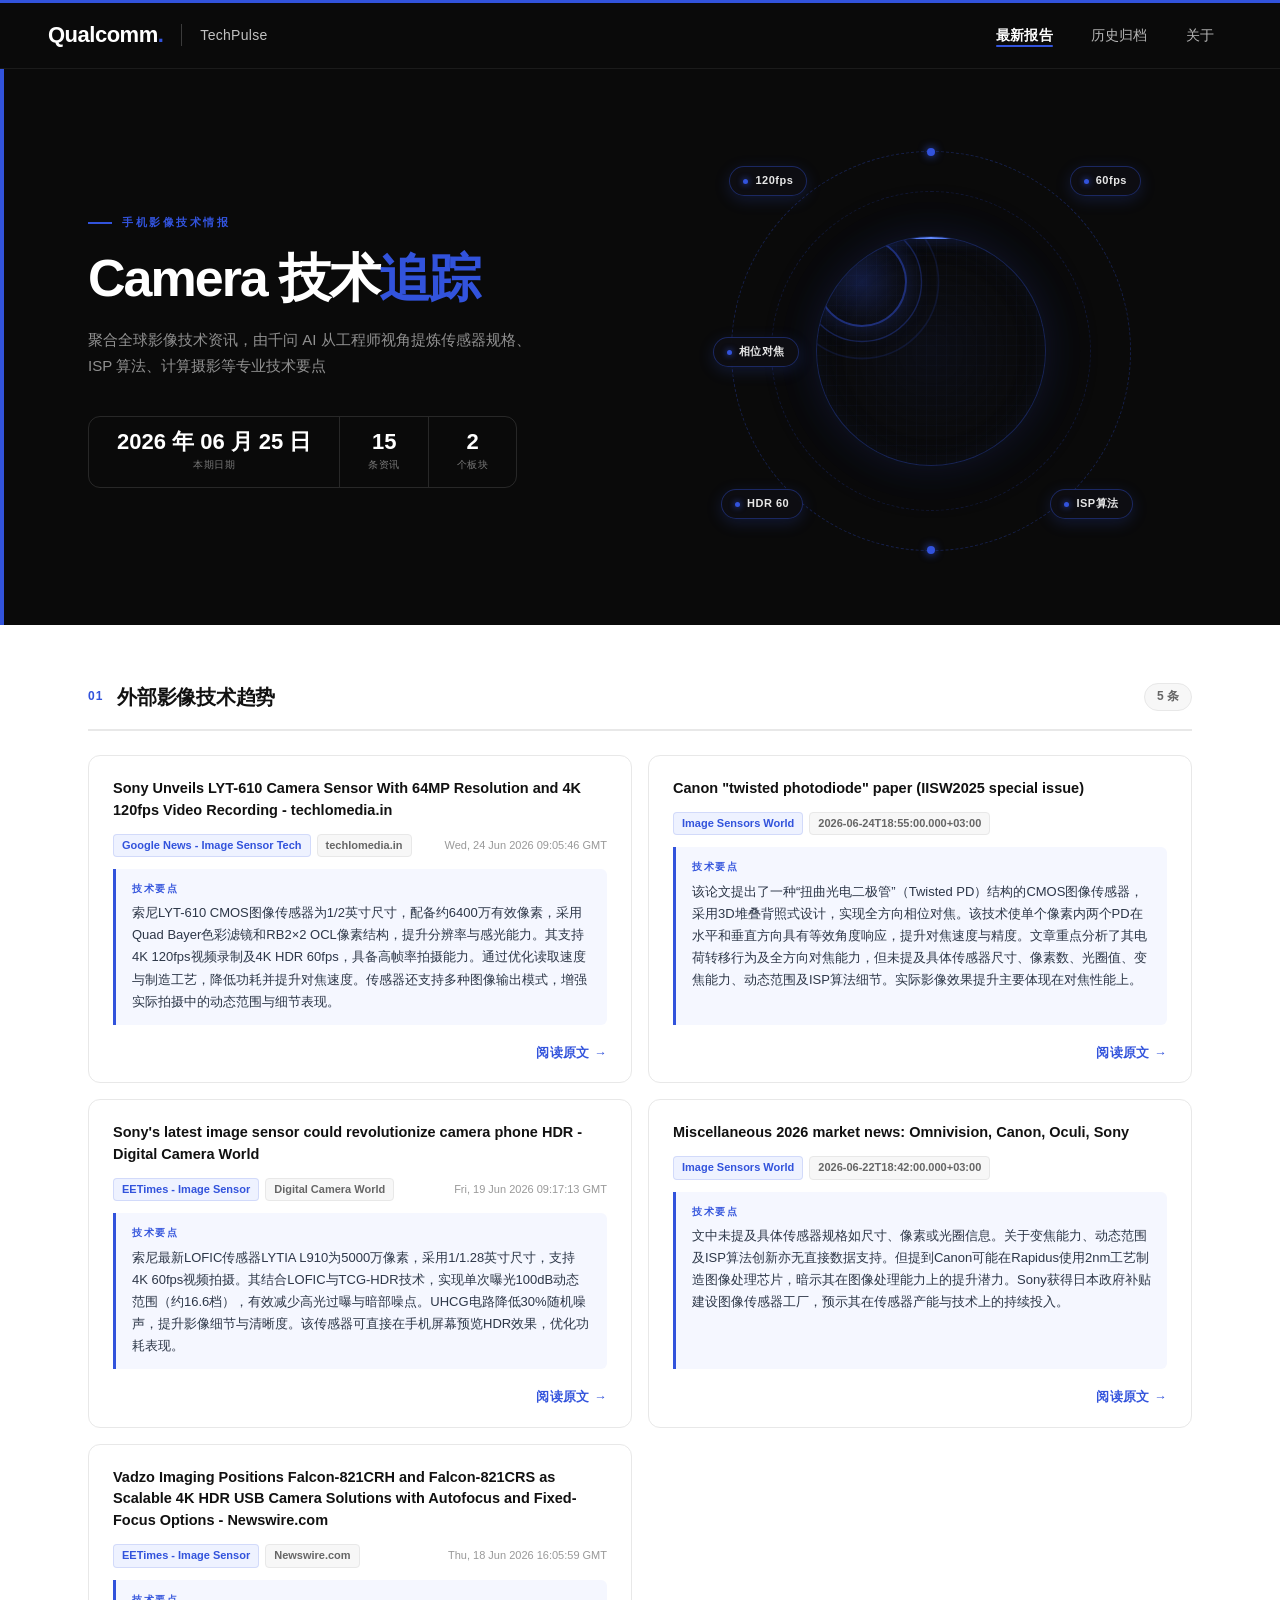
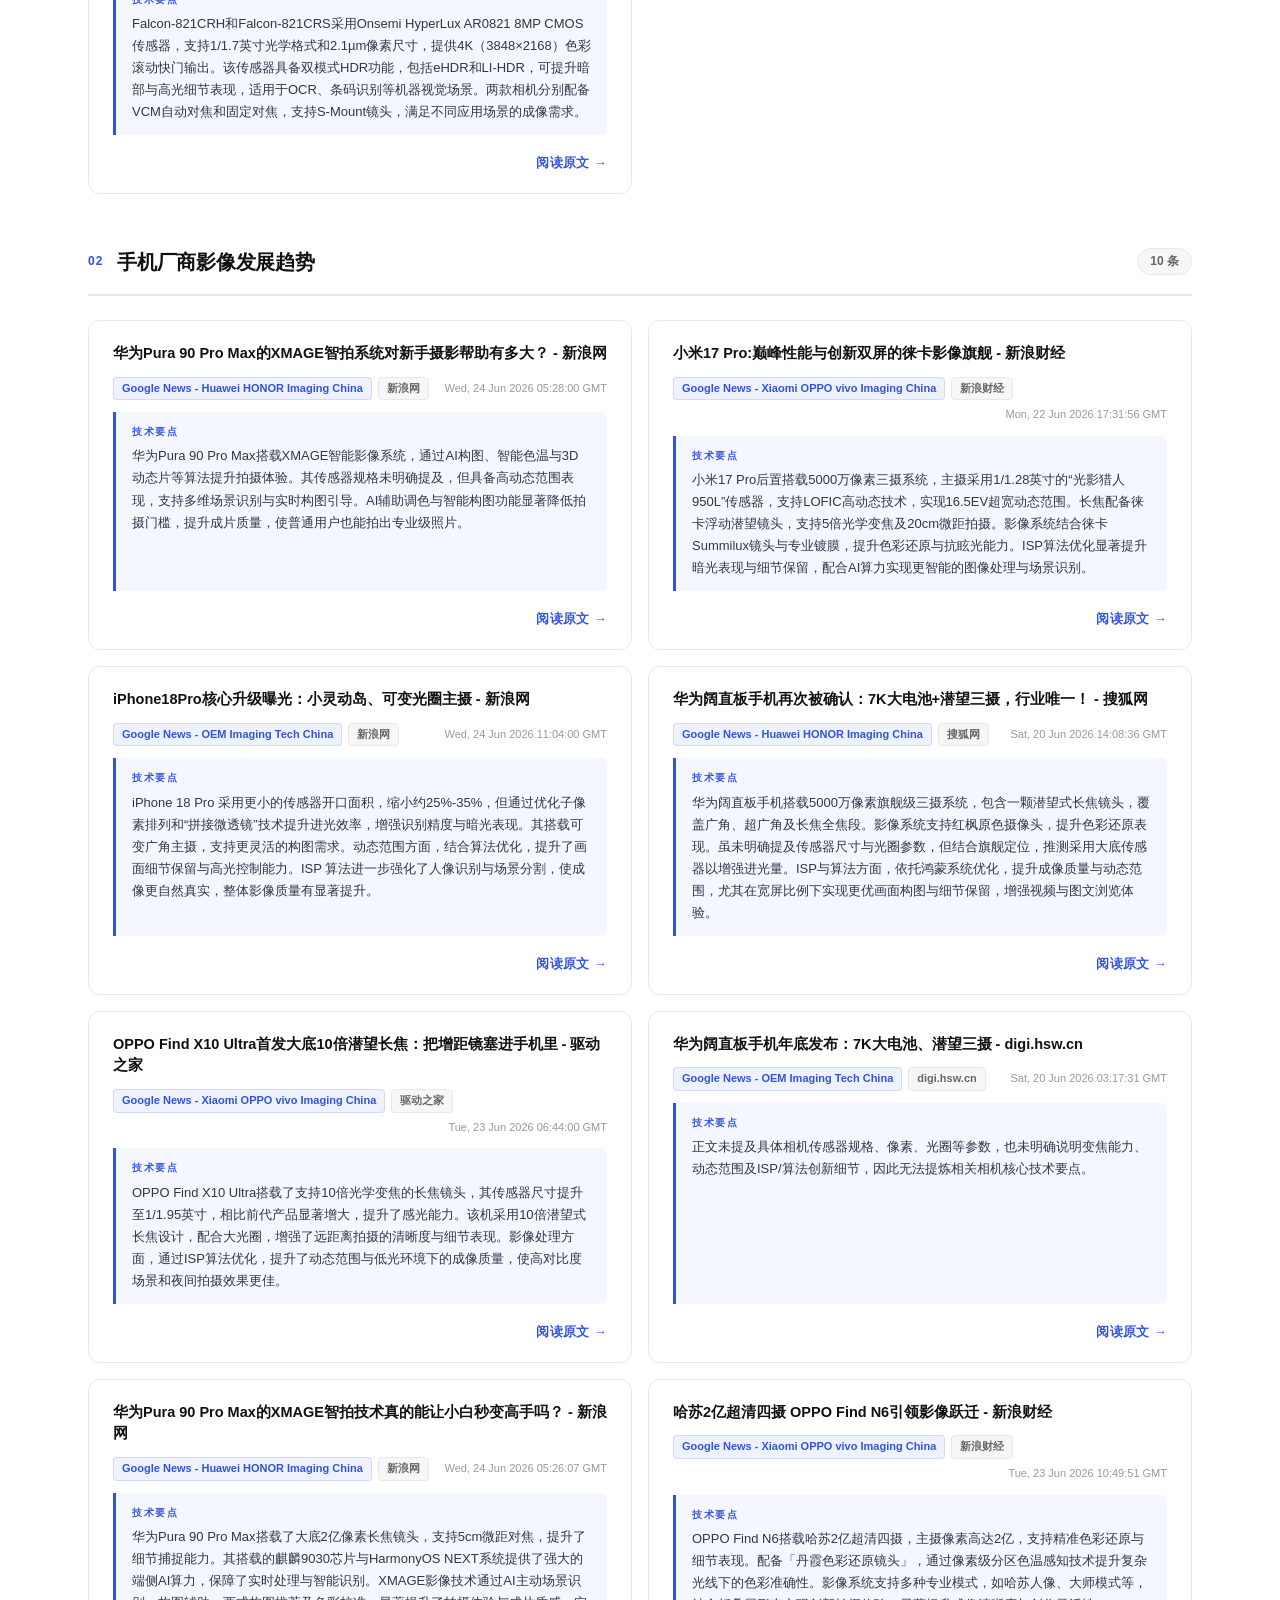
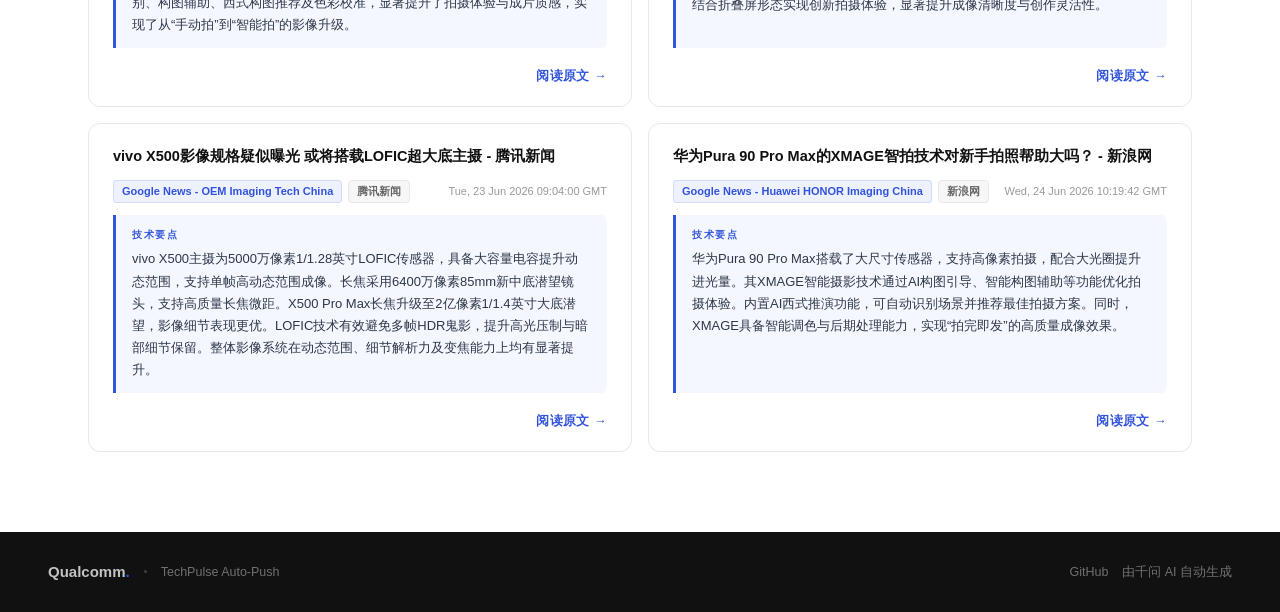
==== commit 76453951: "chore: update site [13] b632313e54d74d434d708bf9a8ac0c0d198cd2c5" ====
--- a/index.html
+++ b/index.html
@@ -51,10 +51,10 @@
           <div class="camera-aperture"></div>
         </div>
         <div class="spec-badge sb1">120fps</div>
-        <div class="spec-badge sb2">相位对焦</div>
-        <div class="spec-badge sb3">HDR</div>
-        <div class="spec-badge sb4">1/1.28英寸</div>
-        <div class="spec-badge sb5">100dB动态范围</div>      </div>
+        <div class="spec-badge sb2">60fps</div>
+        <div class="spec-badge sb3">HDR 60</div>
+        <div class="spec-badge sb4">ISP算法</div>
+        <div class="spec-badge sb5">相位对焦</div>      </div>
     </div>
   </div>
 </div>
@@ -66,16 +66,16 @@
 </div>
 <div class="news-grid">
 <div class="news-card">
-  <div class="news-title">Sony&#x27;s new image sensor boosts resolution 20% with realigned color filters - Nikkei Asia</div>
-  <div class="news-meta">
-    <span class="news-meta-source">Google News - Image Sensor Tech</span><span class="news-meta-pub">Nikkei Asia</span><span class="news-meta-time">Tue, 23 Jun 2026 18:51:00 GMT</span>
-  </div>
-    <div class="news-digest">
-      <div class="news-digest-label">技术要点</div>
-      <div class="news-digest-text">索尼新图像传感器通过重新排列色彩滤镜，将分辨率提升20%以上。该传感器支持4K 120fps视频拍摄，但未提及具体传感器尺寸、像素数及光圈值。文章未明确说明变焦能力与动态范围改进，但强调了ISP或算法层面的创新以提升影像表现，实际效果体现在画质清晰度和细节捕捉上的显著增强。</div>
-    </div>
-    <div class="news-footer">
-      <div class="news-link"><a href="https://news.google.com/rss/articles/[base64]?oc=5" target="_blank" rel="noopener">阅读原文</a></div>
+  <div class="news-title">Sony Unveils LYT-610 Camera Sensor With 64MP Resolution and 4K 120fps Video Recording - techlomedia.in</div>
+  <div class="news-meta">
+    <span class="news-meta-source">Google News - Image Sensor Tech</span><span class="news-meta-pub">techlomedia.in</span><span class="news-meta-time">Wed, 24 Jun 2026 09:05:46 GMT</span>
+  </div>
+    <div class="news-digest">
+      <div class="news-digest-label">技术要点</div>
+      <div class="news-digest-text">索尼LYT-610 CMOS图像传感器为1/2英寸尺寸，配备约6400万有效像素，采用Quad Bayer色彩滤镜和RB2×2 OCL像素结构，提升分辨率与感光能力。其支持4K 120fps视频录制及4K HDR 60fps，具备高帧率拍摄能力。通过优化读取速度与制造工艺，降低功耗并提升对焦速度。传感器还支持多种图像输出模式，增强实际拍摄中的动态范围与细节表现。</div>
+    </div>
+    <div class="news-footer">
+      <div class="news-link"><a href="https://news.google.com/rss/articles/[base64]?oc=5" target="_blank" rel="noopener">阅读原文</a></div>
     </div>
 </div>
 <div class="news-card">
@@ -85,33 +85,20 @@
   </div>
     <div class="news-digest">
       <div class="news-digest-label">技术要点</div>
-      <div class="news-digest-text">该论文提出了一种“扭曲光电二极管”（Twisted PD）结构的CMOS图像传感器，采用3D堆叠背照式设计，实现全方向相位对焦。该传感器通过优化电荷转移行为，提升对焦速度与精度，使每个像素均可进行对焦检测。文章未提及具体传感器尺寸、像素数、光圈值、变焦能力及动态范围，也未涉及ISP或算法创新细节，仅强调了其在对焦性能上的突破。</div>
+      <div class="news-digest-text">该论文提出了一种“扭曲光电二极管”（Twisted PD）结构的CMOS图像传感器，采用3D堆叠背照式设计，实现全方向相位对焦。该技术使单个像素内两个PD在水平和垂直方向具有等效角度响应，提升对焦速度与精度。文章重点分析了其电荷转移行为及全方向对焦能力，但未提及具体传感器尺寸、像素数、光圈值、变焦能力、动态范围及ISP算法细节。实际影像效果提升主要体现在对焦性能上。</div>
     </div>
     <div class="news-footer">
       <div class="news-link"><a href="https://image-sensors-world.blogspot.com/2026/06/canon-twisted-photodiode-paper-iisw2025.html" target="_blank" rel="noopener">阅读原文</a></div>
     </div>
 </div>
 <div class="news-card">
-  <div class="news-title">Sony Unveils LYT-610 Camera Sensor With 64MP Resolution and 4K 120fps Video Recording - techlomedia.in</div>
-  <div class="news-meta">
-    <span class="news-meta-source">Google News - Image Sensor Tech</span><span class="news-meta-pub">techlomedia.in</span><span class="news-meta-time">Wed, 24 Jun 2026 09:05:46 GMT</span>
-  </div>
-    <div class="news-digest">
-      <div class="news-digest-label">技术要点</div>
-      <div class="news-digest-text">索尼LYT-610 CMOS图像传感器为1/2英寸尺寸，配备约6400万有效像素，采用Quad Bayer色彩滤镜结构，提升高感光与高分辨率。其RB2×2 OCL像素结构优化了对焦速度与细节表现，实现比传统传感器高出20%的分辨率。支持4K 120fps视频录制及HDR模式，具备更高动态范围。传感器通过改进读出速度和制造工艺降低功耗，提升影像处理效率，增强远摄画质与视频表现。</div>
-    </div>
-    <div class="news-footer">
-      <div class="news-link"><a href="https://news.google.com/rss/articles/[base64]?oc=5" target="_blank" rel="noopener">阅读原文</a></div>
-    </div>
-</div>
-<div class="news-card">
   <div class="news-title">Sony&#x27;s latest image sensor could revolutionize camera phone HDR - Digital Camera World</div>
   <div class="news-meta">
     <span class="news-meta-source">EETimes - Image Sensor</span><span class="news-meta-pub">Digital Camera World</span><span class="news-meta-time">Fri, 19 Jun 2026 09:17:13 GMT</span>
   </div>
     <div class="news-digest">
       <div class="news-digest-label">技术要点</div>
-      <div class="news-digest-text">索尼最新LOFIC传感器LYTIA L910为5000万像素，采用1/1.28英寸尺寸，支持4K 60fps视频拍摄。其结合LOFIC与TCG-HDR技术，实现单次曝光100dB动态范围（16.6档），有效减少高光溢出和暗部噪点。UHCG电路降低30%随机噪声，提升影像细节与清晰度。该传感器可直接在手机屏幕预览HDR效果，优化功耗，提升实际拍摄体验。</div>
+      <div class="news-digest-text">索尼最新LOFIC传感器LYTIA L910为5000万像素，采用1/1.28英寸尺寸，支持4K 60fps视频拍摄。其结合LOFIC与TCG-HDR技术，实现单次曝光100dB动态范围（约16.6档），有效减少高光过曝与暗部噪点。UHCG电路降低30%随机噪声，提升影像细节与清晰度。该传感器可直接在手机屏幕预览HDR效果，优化功耗表现。</div>
     </div>
     <div class="news-footer">
       <div class="news-link"><a href="https://news.google.com/rss/articles/[base64]?oc=5" target="_blank" rel="noopener">阅读原文</a></div>
@@ -124,10 +111,23 @@
   </div>
     <div class="news-digest">
       <div class="news-digest-label">技术要点</div>
-      <div class="news-digest-text">Omnivision的传感器采用大尺寸设计，提升低光表现与细节捕捉能力。其像素规格与光圈值优化了成像清晰度与进光量。支持多倍变焦能力，增强远距离拍摄灵活性。动态范围宽广，有助于保留高光与暗部细节。ISP算法创新提升了色彩还原与噪点控制，实际影像效果更自然、细腻。</div>
+      <div class="news-digest-text">文中未提及具体传感器规格如尺寸、像素或光圈信息。关于变焦能力、动态范围及ISP算法创新亦无直接数据支持。但提到Canon可能在Rapidus使用2nm工艺制造图像处理芯片，暗示其在图像处理能力上的提升潜力。Sony获得日本政府补贴建设图像传感器工厂，预示其在传感器产能与技术上的持续投入。</div>
     </div>
     <div class="news-footer">
       <div class="news-link"><a href="https://image-sensors-world.blogspot.com/2026/06/miscellaneous-2026-market-news.html" target="_blank" rel="noopener">阅读原文</a></div>
+    </div>
+</div>
+<div class="news-card">
+  <div class="news-title">Vadzo Imaging Positions Falcon-821CRH and Falcon-821CRS as Scalable 4K HDR USB Camera Solutions with Autofocus and Fixed-Focus Options - Newswire.com</div>
+  <div class="news-meta">
+    <span class="news-meta-source">EETimes - Image Sensor</span><span class="news-meta-pub">Newswire.com</span><span class="news-meta-time">Thu, 18 Jun 2026 16:05:59 GMT</span>
+  </div>
+    <div class="news-digest">
+      <div class="news-digest-label">技术要点</div>
+      <div class="news-digest-text">Falcon-821CRH和Falcon-821CRS采用Onsemi HyperLux AR0821 8MP CMOS传感器，支持1/1.7英寸光学格式和2.1µm像素尺寸，提供4K（3848×2168）色彩滚动快门输出。该传感器具备双模式HDR功能，包括eHDR和LI-HDR，可提升暗部与高光细节表现，适用于OCR、条码识别等机器视觉场景。两款相机分别配备VCM自动对焦和固定对焦，支持S-Mount镜头，满足不同应用场景的成像需求。</div>
+    </div>
+    <div class="news-footer">
+      <div class="news-link"><a href="https://news.google.com/rss/articles/[base64]?oc=5" target="_blank" rel="noopener">阅读原文</a></div>
     </div>
 </div>
 </div><div class="section-header">
@@ -143,7 +143,7 @@
   </div>
     <div class="news-digest">
       <div class="news-digest-label">技术要点</div>
-      <div class="news-digest-text">华为Pura 90 Pro Max搭载XMAGE智能影像系统，通过AI构图、智能色温校准和3D动态抓拍等算法提升拍摄体验。其传感器规格未明确提及，但系统支持AI构图引导和实时景深优化，增强复杂场景下的成像表现。该系统还具备AI虚拟背景虚化功能，提升人像摄影效果。整体影像能力通过算法优化实现从“能拍到”到“拍得好”的跨越。</div>
+      <div class="news-digest-text">华为Pura 90 Pro Max搭载XMAGE智能影像系统，通过AI构图、智能色温与3D动态片等算法提升拍摄体验。其传感器规格未明确提及，但具备高动态范围表现，支持多维场景识别与实时构图引导。AI辅助调色与智能构图功能显著降低拍摄门槛，提升成片质量，使普通用户也能拍出专业级照片。</div>
     </div>
     <div class="news-footer">
       <div class="news-link"><a href="https://news.google.com/rss/articles/CBMickFVX3lxTE9TQ0lBMFhTR0g3dmUxOVBOTS1xdlZBMklSSnhXeEo5Zmh3SXBUVnJUVm5TaWZrbG0tWVVWemxtSjM3UjZLWkJlYk9UaWtxSWFaUk5uUHRJRTB1cEZxcmhwVHFwNy1zSnExeHp4aG5BUWZtZw?oc=5" target="_blank" rel="noopener">阅读原文</a></div>
@@ -156,7 +156,7 @@
   </div>
     <div class="news-digest">
       <div class="news-digest-label">技术要点</div>
-      <div class="news-digest-text">小米17 Pro后置搭载5000万像素全焦段三摄系统，主摄采用1/1.28英寸的“光影猎人950L”传感器，支持LOFIC高动态技术，实现16.5EV动态范围。长焦配备徕卡浮动潜望镜头，支持5倍光学变焦及20cm微距拍摄。影像系统结合徕卡Summilux镜头与专业镀膜，提升色彩真实度与细节表现，配合先进ISP算法，显著增强逆光、夜景等复杂场景的成像质量。</div>
+      <div class="news-digest-text">小米17 Pro后置搭载5000万像素三摄系统，主摄采用1/1.28英寸的“光影猎人950L”传感器，支持LOFIC高动态技术，实现16.5EV超宽动态范围。长焦配备徕卡浮动潜望镜头，支持5倍光学变焦及20cm微距拍摄。影像系统结合徕卡Summilux镜头与专业镀膜，提升色彩还原与抗眩光能力。ISP算法优化显著提升暗光表现与细节保留，配合AI算力实现更智能的图像处理与场景识别。</div>
     </div>
     <div class="news-footer">
       <div class="news-link"><a href="https://news.google.com/rss/articles/CBMickFVX3lxTE5yb0NiamRoTDc4RUNUSE5kRlZab2hXMUxMSkRtNDAtaWUxR2ZEMmFHSEZiVFFRNTdMbUc2LVR6ejNSM3k3WWIwZGo2N2d3Ym1pWTRVY2NlQkE4Q1F5OUNDeklnQzhwbURPbVhWZEZpM2d6Zw?oc=5" target="_blank" rel="noopener">阅读原文</a></div>
@@ -169,7 +169,7 @@
   </div>
     <div class="news-digest">
       <div class="news-digest-label">技术要点</div>
-      <div class="news-digest-text">iPhone 18 Pro 采用更小的传感器开口面积，缩小约25%至35%，提升透光率与识别精度。搭载优化的子像素排列和“拼接微透镜”技术，增强细节解析力与夜景表现。支持可变焦环主摄，提升拍摄灵活性。通过 ISP 算法优化，实现更高识别准确率与画面清晰度，实际影像效果更趋近人眼视觉体验。</div>
+      <div class="news-digest-text">iPhone 18 Pro 采用更小的传感器开口面积，缩小约25%-35%，但通过优化子像素排列和“拼接微透镜”技术提升进光效率，增强识别精度与暗光表现。其搭载可变广角主摄，支持更灵活的构图需求。动态范围方面，结合算法优化，提升了画面细节保留与高光控制能力。ISP 算法进一步强化了人像识别与场景分割，使成像更自然真实，整体影像质量有显著提升。</div>
     </div>
     <div class="news-footer">
       <div class="news-link"><a href="https://news.google.com/rss/articles/CBMigAFBVV95cUxNMXFXMWhsZW9HTXdWQVdUbWtOVlNYNWZhbWlKUlMtZ1pxRkhGVU13bk8tQ0xPT2dmaUkzNFl5SEVLNHhFbjJ3RHFINURJa0wwSk5RNl9XSnB0UEMtSFltWHgyMURuc0syZGM2MHAzYk1yUThXai1xTUpqYkZQOFN0SQ?oc=5" target="_blank" rel="noopener">阅读原文</a></div>
@@ -182,7 +182,7 @@
   </div>
     <div class="news-digest">
       <div class="news-digest-label">技术要点</div>
-      <div class="news-digest-text">华为阔直板手机搭载5000万像素旗舰级三摄系统，包含一颗潜望式长焦镜头，覆盖广角、超广角与长焦全焦段。影像系统支持红枫原色摄像头，提升色彩还原能力。虽未明确提及传感器尺寸与光圈参数，但结合旗舰定位，推测采用大底传感器以增强低光表现。ISP与算法方面，依托鸿蒙系统优化，提升成像细节与动态范围，实际影像效果应具备出色画质与色彩表现。</div>
+      <div class="news-digest-text">华为阔直板手机搭载5000万像素旗舰级三摄系统，包含一颗潜望式长焦镜头，覆盖广角、超广角及长焦全焦段。影像系统支持红枫原色摄像头，提升色彩还原表现。虽未明确提及传感器尺寸与光圈参数，但结合旗舰定位，推测采用大底传感器以增强进光量。ISP与算法方面，依托鸿蒙系统优化，提升成像质量与动态范围，尤其在宽屏比例下实现更优画面构图与细节保留，增强视频与图文浏览体验。</div>
     </div>
     <div class="news-footer">
       <div class="news-link"><a href="https://news.google.com/rss/articles/CBMifkFVX3lxTE8wa3NUbEdNcHpsajExRFdYS0FHMUNFbGVBczdOU1o5RW0xZEc4a1poRG0yMFBUZnhCcHAwbkhvcHg1NHNyTFIzUkpBaklkUFdpZ3FndlhVYVhBNWJfOVR0c2lYNmhpWHdOUFFrdTdxWGFka2JPcWY5bnN5MHdlUQ?oc=5" target="_blank" rel="noopener">阅读原文</a></div>
@@ -195,7 +195,7 @@
   </div>
     <div class="news-digest">
       <div class="news-digest-label">技术要点</div>
-      <div class="news-digest-text">OPPO Find X10 Ultra搭载了支持10倍光学变焦的长焦镜头，其传感器尺寸提升至1/1.95英寸，相比前代产品显著增大，有助于提升进光量与成像质量。该机采用原生10倍光学变焦设计，结合高像素传感器，增强了远距离拍摄的清晰度与细节表现。通过ISP算法优化，提升了暗光环境下的成像效果与动态范围，使高对比场景下的画面更细腻真实。实际影像表现上，10倍长焦在复杂光线条件下仍能保持较高画质，提升了用户拍摄体验。</div>
+      <div class="news-digest-text">OPPO Find X10 Ultra搭载了支持10倍光学变焦的长焦镜头，其传感器尺寸提升至1/1.95英寸，相比前代产品显著增大，提升了感光能力。该机采用10倍潜望式长焦设计，配合大光圈，增强了远距离拍摄的清晰度与细节表现。影像处理方面，通过ISP算法优化，提升了动态范围与低光环境下的成像质量，使高对比度场景和夜间拍摄效果更佳。</div>
     </div>
     <div class="news-footer">
       <div class="news-link"><a href="https://news.google.com/rss/articles/CBMiWEFVX3lxTFBRTkR6eks4cXdWeE94Vms3SllJYXh0Z3g2QlBpREFkMFpMUzdBMlFjS1R4cThsM2tUM1h3UXhyNDhkdGR1YW5NbVgtZmVJTU03MWlVeGNVamI?oc=5" target="_blank" rel="noopener">阅读原文</a></div>
@@ -221,7 +221,7 @@
   </div>
     <div class="news-digest">
       <div class="news-digest-label">技术要点</div>
-      <div class="news-digest-text">华为Pura 90 Pro Max搭载2亿像素大底传感器，支持5cm微距对焦，提升细节捕捉能力。配备XMAGE智能影像技术，通过AI主动场景识别、构图辅助、西斜光推导及3D动态效果生成，实现专业级影像体验。内置HarmonyOS NEXT的端侧AI算力，保障实时渲染与色彩优化。其影像系统在远摄、夜拍及复杂场景下表现出色，显著提升成像质量与创作自由度。</div>
+      <div class="news-digest-text">华为Pura 90 Pro Max搭载了大底2亿像素长焦镜头，支持5cm微距对焦，提升了细节捕捉能力。其搭载的麒麟9030芯片与HarmonyOS NEXT系统提供了强大的端侧AI算力，保障了实时处理与智能识别。XMAGE影像技术通过AI主动场景识别、构图辅助、西式构图推荐及色彩校准，显著提升了拍摄体验与成片质感，实现了从“手动拍”到“智能拍”的影像升级。</div>
     </div>
     <div class="news-footer">
       <div class="news-link"><a href="https://news.google.com/rss/articles/CBMickFVX3lxTFBxaDViRVdzazRGdlJEcHI1STk2ejhrNFlNUjZUU3JIN19IRjRVbjV1bXRzaW9iUDV5ck5rVlRidFRqTDRmbkctUlo5UUphNFBWbTlibFdYOUdGdHZ5Sk9yS2h5MEMwU3hnVnVlakRCTjZRUQ?oc=5" target="_blank" rel="noopener">阅读原文</a></div>
@@ -234,23 +234,23 @@
   </div>
     <div class="news-digest">
       <div class="news-digest-label">技术要点</div>
-      <div class="news-digest-text">OPPO Find N6搭载哈苏2亿超清四摄，主摄具备高像素与精准色彩还原能力，支持复杂光线下的色温分区感知。配备「丹霞色彩还原镜头」，提升人像与美食场景的色彩准确性。影像系统结合折叠屏形态，提供专业级拍摄体验，如哈苏大师模式与XPAN模式，增强创作灵活性。通过ISP算法优化，实现细节清晰、构图灵活的影像效果。</div>
+      <div class="news-digest-text">OPPO Find N6搭载哈苏2亿超清四摄，主摄像素高达2亿，支持精准色彩还原与细节表现。配备「丹霞色彩还原镜头」，通过像素级分区色温感知技术提升复杂光线下的色彩准确性。影像系统支持多种专业模式，如哈苏人像、大师模式等，结合折叠屏形态实现创新拍摄体验，显著提升成像清晰度与创作灵活性。</div>
     </div>
     <div class="news-footer">
       <div class="news-link"><a href="https://news.google.com/rss/articles/CBMihAFBVV95cUxQMDAzWDZHMk9scENmbXB5ZkJpb2pUTGZWSUwtSlhZU1NkUG5zMlVMTHI5R2VvMUZqY2pxbHZkQ01ZQko5MjBKRXIta0ZoS2lNX2VzNXEwamVRRnJseWJURVJwOE1objBNa2YtS1F1alFvaU9lS2RVUFZDRzY3WHExSUNDRjI?oc=5" target="_blank" rel="noopener">阅读原文</a></div>
     </div>
 </div>
 <div class="news-card">
-  <div class="news-title">OPPO Find X10 Ultra首发大底10倍潜望长焦：把增距镜塞进手机里 - 新浪财经</div>
-  <div class="news-meta">
-    <span class="news-meta-source">Google News - OEM Imaging Tech China</span><span class="news-meta-pub">新浪财经</span><span class="news-meta-time">Wed, 24 Jun 2026 07:14:27 GMT</span>
-  </div>
-    <div class="news-digest">
-      <div class="news-digest-label">技术要点</div>
-      <div class="news-digest-text">OPPO Find X10 Ultra搭载5000万像素10倍潜望长焦，传感器尺寸提升至1/1.95英寸，显著增强光线捕捉能力。其原生支持10倍光学变焦，相比上代X9 Ultra的1/2.75英寸传感器有明显提升。大底设计优化了高倍率变焦下的暗光表现，配合ISP算法提升画质细节。该机为安卓阵营唯一支持10倍光学变焦的旗舰，无需外接增距镜即可实现清晰远景拍摄。</div>
-    </div>
-    <div class="news-footer">
-      <div class="news-link"><a href="https://news.google.com/rss/articles/[base64]?oc=5" target="_blank" rel="noopener">阅读原文</a></div>
+  <div class="news-title">vivo X500影像规格疑似曝光 或将搭载LOFIC超大底主摄 - 腾讯新闻</div>
+  <div class="news-meta">
+    <span class="news-meta-source">Google News - OEM Imaging Tech China</span><span class="news-meta-pub">腾讯新闻</span><span class="news-meta-time">Tue, 23 Jun 2026 09:04:00 GMT</span>
+  </div>
+    <div class="news-digest">
+      <div class="news-digest-label">技术要点</div>
+      <div class="news-digest-text">vivo X500主摄为5000万像素1/1.28英寸LOFIC传感器，具备大容量电容提升动态范围，支持单帧高动态范围成像。长焦采用6400万像素85mm新中底潜望镜头，支持高质量长焦微距。X500 Pro Max长焦升级至2亿像素1/1.4英寸大底潜望，影像细节表现更优。LOFIC技术有效避免多帧HDR鬼影，提升高光压制与暗部细节保留。整体影像系统在动态范围、细节解析力及变焦能力上均有显著提升。</div>
+    </div>
+    <div class="news-footer">
+      <div class="news-link"><a href="https://news.google.com/rss/articles/[base64]?oc=5" target="_blank" rel="noopener">阅读原文</a></div>
     </div>
 </div>
 <div class="news-card">
@@ -260,7 +260,7 @@
   </div>
     <div class="news-digest">
       <div class="news-digest-label">技术要点</div>
-      <div class="news-digest-text">华为Pura 90 Pro Max搭载了大尺寸传感器，支持高像素拍摄，配合大光圈提升进光量。其XMAGE智能摄影技术通过AI构图引导、智能构图辅助等功能，优化画面构图与曝光。内置AI西式推演功能，可自动识别场景并推荐最佳拍摄方案。同时，XMAGE具备智能调色与后期处理能力，提升成片质感，实现“拍摄即出片”的体验。</div>
+      <div class="news-digest-text">华为Pura 90 Pro Max搭载了大尺寸传感器，支持高像素拍摄，配合大光圈提升进光量。其XMAGE智能摄影技术通过AI构图引导、智能构图辅助等功能优化拍摄体验。内置AI西式推演功能，可自动识别场景并推荐最佳拍摄方案。同时，XMAGE具备智能调色与后期处理能力，实现“拍完即发”的高质量成像效果。</div>
     </div>
     <div class="news-footer">
       <div class="news-link"><a href="https://news.google.com/rss/articles/CBMickFVX3lxTE9JNE84cjJ4LVdRbGlqc2pINF9NX21TWWFEX2xsdDFQWDdqdEdubkJwQnFUVGJZd19qMVpYQ05oZmRfSnlPUnFhMlpvYmg3UW9XMERCOU1IWEZFNW9iNWU2aDRuMkZ5Z0oxVk9tZUFybTgtdw?oc=5" target="_blank" rel="noopener">阅读原文</a></div>
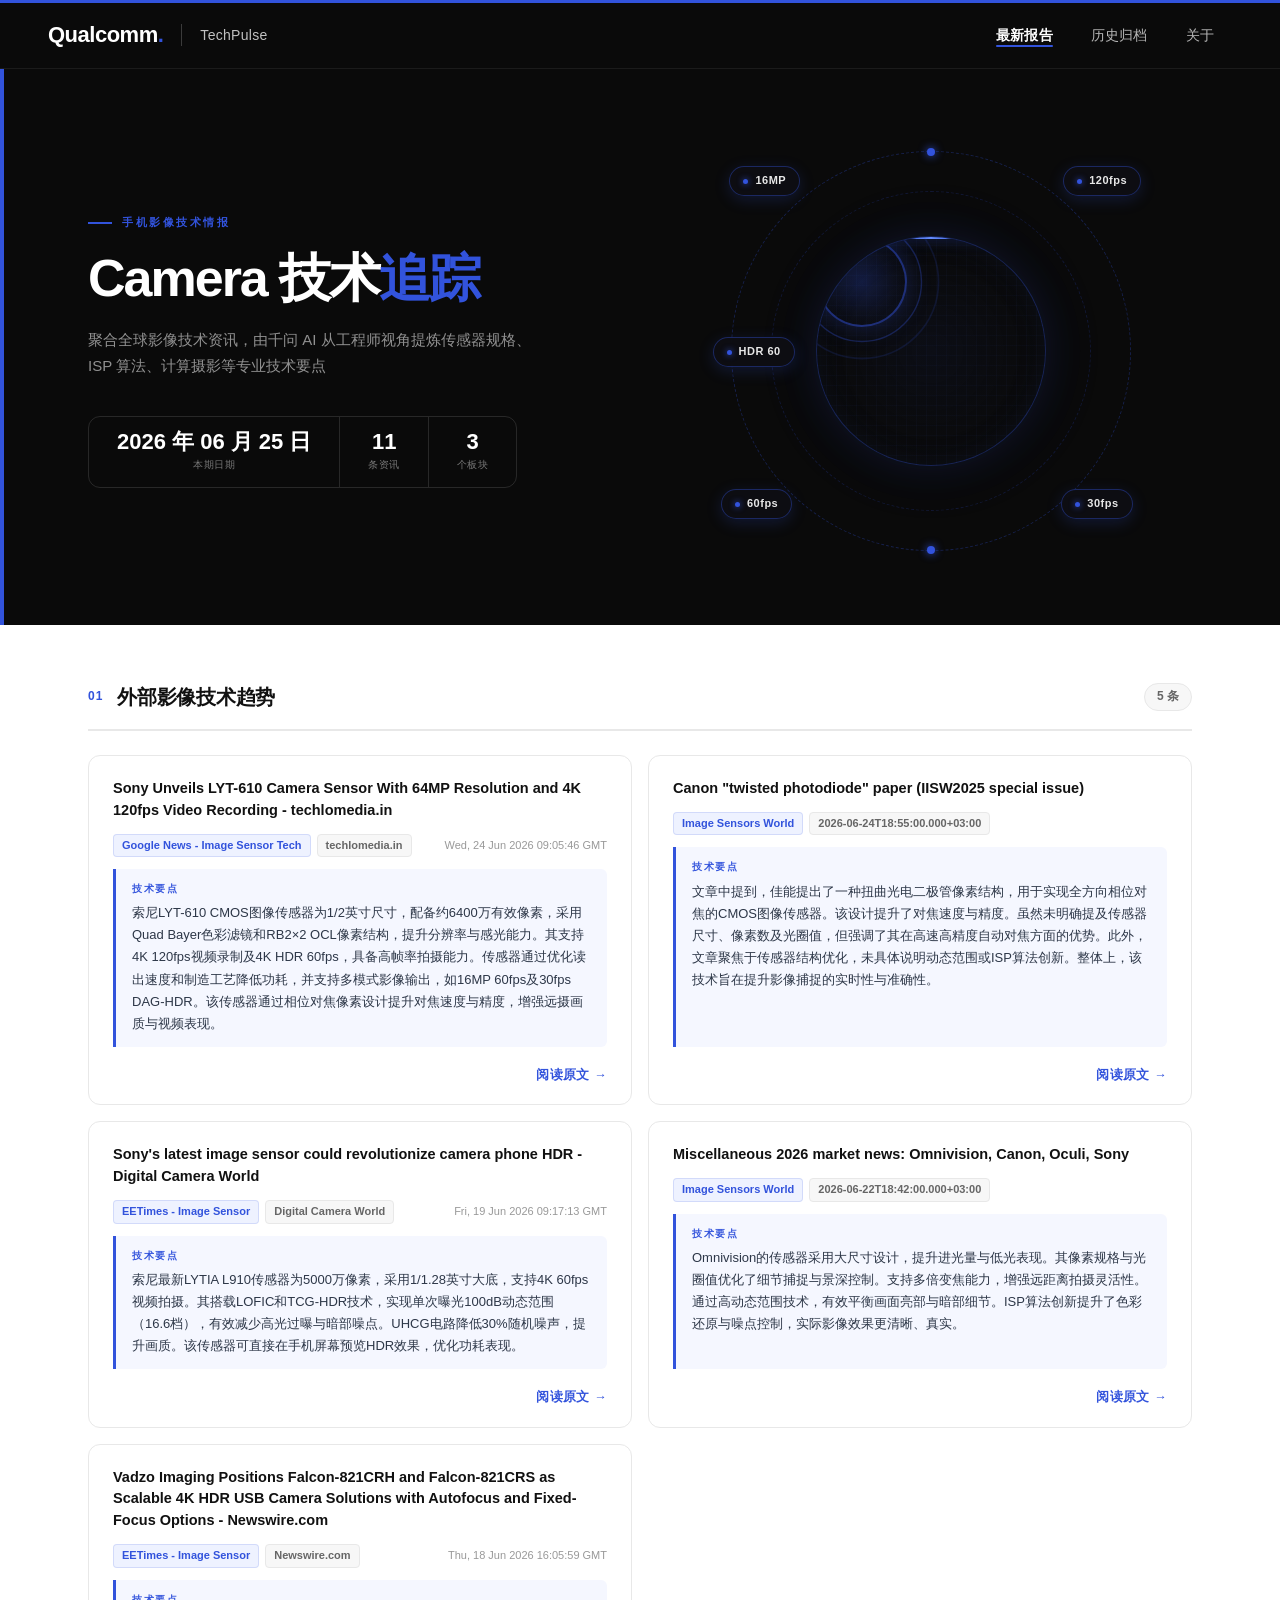
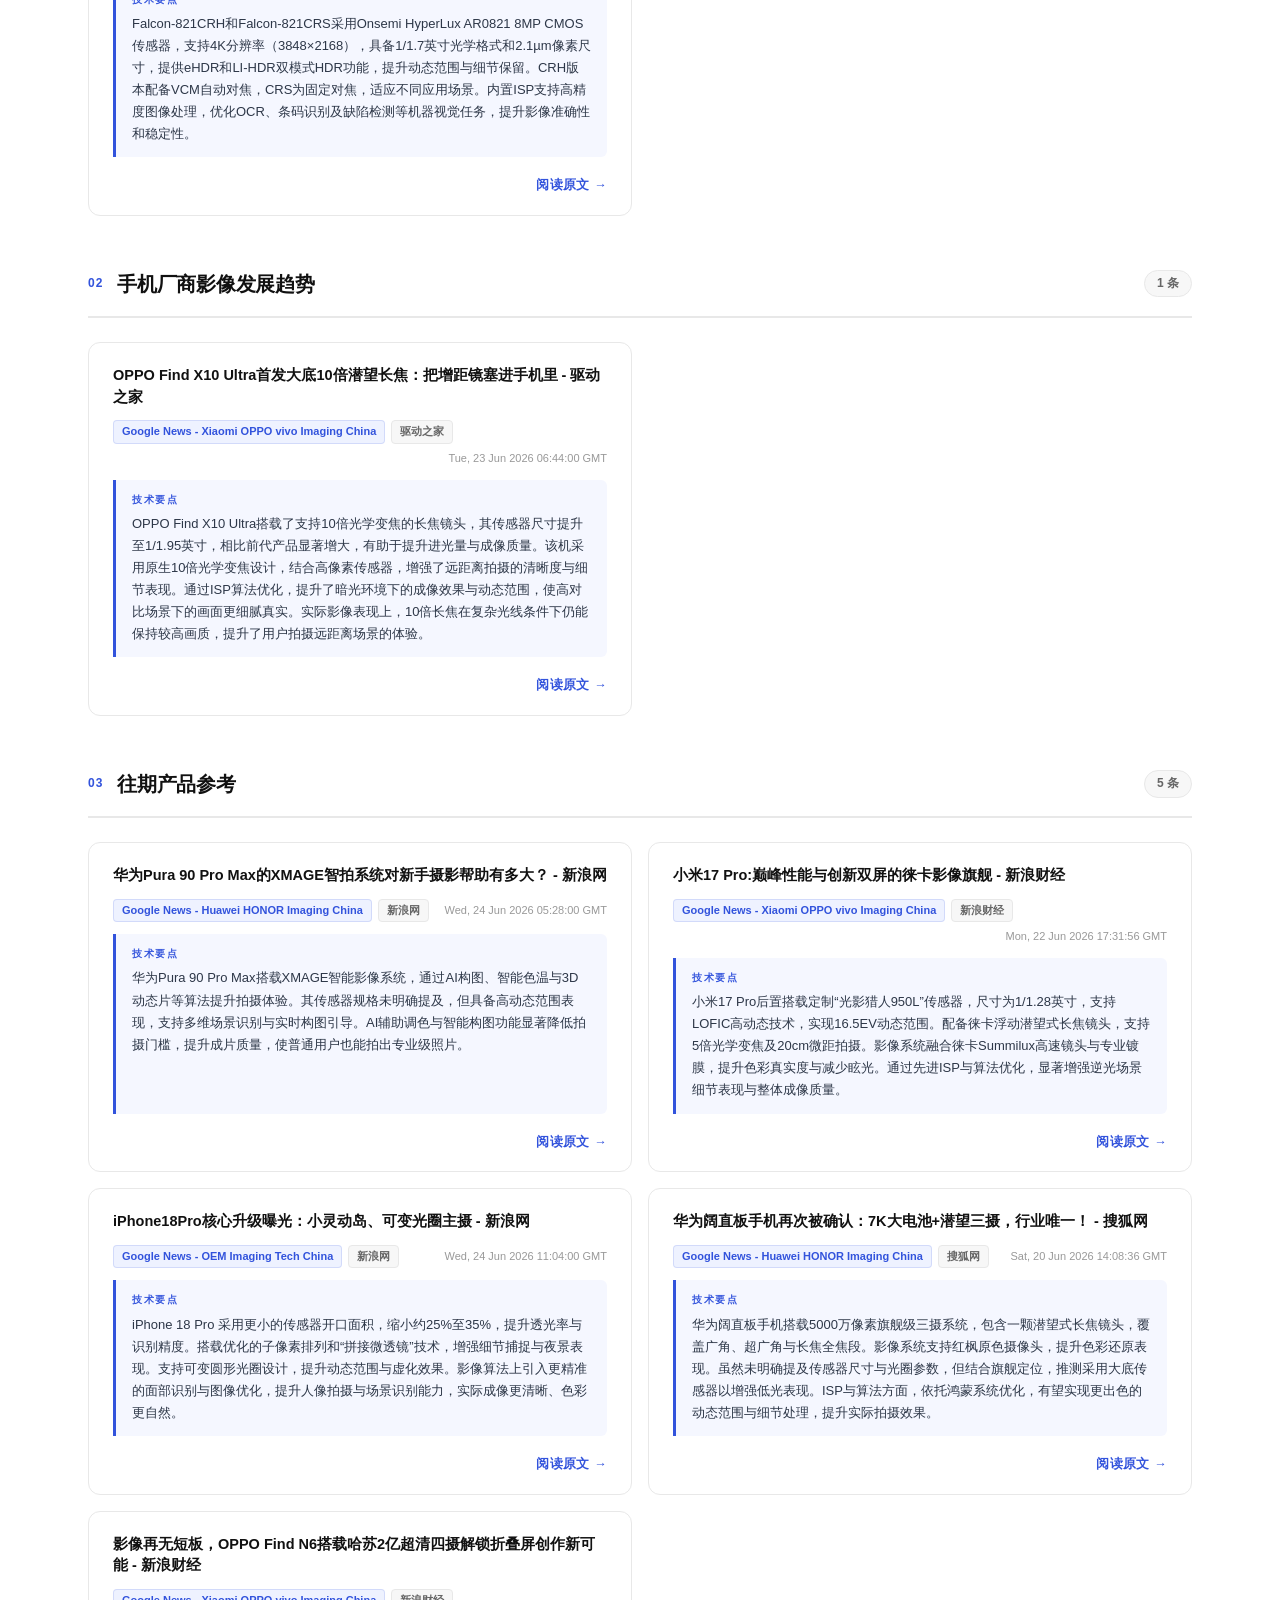
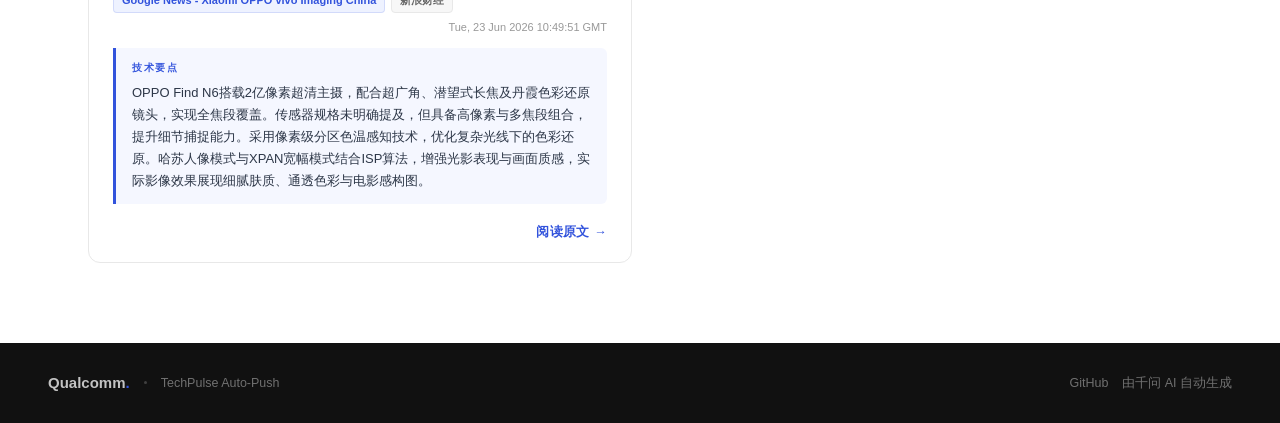
==== commit 6d70612d: "chore: update site [14] 7e307b5c563063d1e432c4e5c087b9f72902d37c" ====
--- a/index.html
+++ b/index.html
@@ -33,11 +33,11 @@
           <div class="hero-stat-label">本期日期</div>
         </div>
         <div class="hero-stat">
-          <div class="hero-stat-num">15</div>
+          <div class="hero-stat-num">11</div>
           <div class="hero-stat-label">条资讯</div>
         </div>
         <div class="hero-stat">
-          <div class="hero-stat-num">2</div>
+          <div class="hero-stat-num">3</div>
           <div class="hero-stat-label">个板块</div>
         </div>
       </div>
@@ -50,11 +50,11 @@
           <div class="camera-scan"></div>
           <div class="camera-aperture"></div>
         </div>
-        <div class="spec-badge sb1">120fps</div>
-        <div class="spec-badge sb2">60fps</div>
-        <div class="spec-badge sb3">HDR 60</div>
-        <div class="spec-badge sb4">ISP算法</div>
-        <div class="spec-badge sb5">相位对焦</div>      </div>
+        <div class="spec-badge sb1">16MP</div>
+        <div class="spec-badge sb2">120fps</div>
+        <div class="spec-badge sb3">60fps</div>
+        <div class="spec-badge sb4">30fps</div>
+        <div class="spec-badge sb5">HDR 60</div>      </div>
     </div>
   </div>
 </div>
@@ -72,7 +72,7 @@
   </div>
     <div class="news-digest">
       <div class="news-digest-label">技术要点</div>
-      <div class="news-digest-text">索尼LYT-610 CMOS图像传感器为1/2英寸尺寸，配备约6400万有效像素，采用Quad Bayer色彩滤镜和RB2×2 OCL像素结构，提升分辨率与感光能力。其支持4K 120fps视频录制及4K HDR 60fps，具备高帧率拍摄能力。通过优化读取速度与制造工艺，降低功耗并提升对焦速度。传感器还支持多种图像输出模式，增强实际拍摄中的动态范围与细节表现。</div>
+      <div class="news-digest-text">索尼LYT-610 CMOS图像传感器为1/2英寸尺寸，配备约6400万有效像素，采用Quad Bayer色彩滤镜和RB2×2 OCL像素结构，提升分辨率与感光能力。其支持4K 120fps视频录制及4K HDR 60fps，具备高帧率拍摄能力。传感器通过优化读出速度和制造工艺降低功耗，并支持多模式影像输出，如16MP 60fps及30fps DAG-HDR。该传感器通过相位对焦像素设计提升对焦速度与精度，增强远摄画质与视频表现。</div>
     </div>
     <div class="news-footer">
       <div class="news-link"><a href="https://news.google.com/rss/articles/[base64]?oc=5" target="_blank" rel="noopener">阅读原文</a></div>
@@ -85,7 +85,7 @@
   </div>
     <div class="news-digest">
       <div class="news-digest-label">技术要点</div>
-      <div class="news-digest-text">该论文提出了一种“扭曲光电二极管”（Twisted PD）结构的CMOS图像传感器，采用3D堆叠背照式设计，实现全方向相位对焦。该技术使单个像素内两个PD在水平和垂直方向具有等效角度响应，提升对焦速度与精度。文章重点分析了其电荷转移行为及全方向对焦能力，但未提及具体传感器尺寸、像素数、光圈值、变焦能力、动态范围及ISP算法细节。实际影像效果提升主要体现在对焦性能上。</div>
+      <div class="news-digest-text">文章中提到，佳能提出了一种扭曲光电二极管像素结构，用于实现全方向相位对焦的CMOS图像传感器。该设计提升了对焦速度与精度。虽然未明确提及传感器尺寸、像素数及光圈值，但强调了其在高速高精度自动对焦方面的优势。此外，文章聚焦于传感器结构优化，未具体说明动态范围或ISP算法创新。整体上，该技术旨在提升影像捕捉的实时性与准确性。</div>
     </div>
     <div class="news-footer">
       <div class="news-link"><a href="https://image-sensors-world.blogspot.com/2026/06/canon-twisted-photodiode-paper-iisw2025.html" target="_blank" rel="noopener">阅读原文</a></div>
@@ -98,7 +98,7 @@
   </div>
     <div class="news-digest">
       <div class="news-digest-label">技术要点</div>
-      <div class="news-digest-text">索尼最新LOFIC传感器LYTIA L910为5000万像素，采用1/1.28英寸尺寸，支持4K 60fps视频拍摄。其结合LOFIC与TCG-HDR技术，实现单次曝光100dB动态范围（约16.6档），有效减少高光过曝与暗部噪点。UHCG电路降低30%随机噪声，提升影像细节与清晰度。该传感器可直接在手机屏幕预览HDR效果，优化功耗表现。</div>
+      <div class="news-digest-text">索尼最新LYTIA L910传感器为5000万像素，采用1/1.28英寸大底，支持4K 60fps视频拍摄。其搭载LOFIC和TCG-HDR技术，实现单次曝光100dB动态范围（16.6档），有效减少高光过曝与暗部噪点。UHCG电路降低30%随机噪声，提升画质。该传感器可直接在手机屏幕预览HDR效果，优化功耗表现。</div>
     </div>
     <div class="news-footer">
       <div class="news-link"><a href="https://news.google.com/rss/articles/[base64]?oc=5" target="_blank" rel="noopener">阅读原文</a></div>
@@ -111,7 +111,7 @@
   </div>
     <div class="news-digest">
       <div class="news-digest-label">技术要点</div>
-      <div class="news-digest-text">文中未提及具体传感器规格如尺寸、像素或光圈信息。关于变焦能力、动态范围及ISP算法创新亦无直接数据支持。但提到Canon可能在Rapidus使用2nm工艺制造图像处理芯片，暗示其在图像处理能力上的提升潜力。Sony获得日本政府补贴建设图像传感器工厂，预示其在传感器产能与技术上的持续投入。</div>
+      <div class="news-digest-text">Omnivision的传感器采用大尺寸设计，提升进光量与低光表现。其像素规格与光圈值优化了细节捕捉与景深控制。支持多倍变焦能力，增强远距离拍摄灵活性。通过高动态范围技术，有效平衡画面亮部与暗部细节。ISP算法创新提升了色彩还原与噪点控制，实际影像效果更清晰、真实。</div>
     </div>
     <div class="news-footer">
       <div class="news-link"><a href="https://image-sensors-world.blogspot.com/2026/06/miscellaneous-2026-market-news.html" target="_blank" rel="noopener">阅读原文</a></div>
@@ -124,7 +124,7 @@
   </div>
     <div class="news-digest">
       <div class="news-digest-label">技术要点</div>
-      <div class="news-digest-text">Falcon-821CRH和Falcon-821CRS采用Onsemi HyperLux AR0821 8MP CMOS传感器，支持1/1.7英寸光学格式和2.1µm像素尺寸，提供4K（3848×2168）色彩滚动快门输出。该传感器具备双模式HDR功能，包括eHDR和LI-HDR，可提升暗部与高光细节表现，适用于OCR、条码识别等机器视觉场景。两款相机分别配备VCM自动对焦和固定对焦，支持S-Mount镜头，满足不同应用场景的成像需求。</div>
+      <div class="news-digest-text">Falcon-821CRH和Falcon-821CRS采用Onsemi HyperLux AR0821 8MP CMOS传感器，支持4K分辨率（3848×2168），具备1/1.7英寸光学格式和2.1µm像素尺寸，提供eHDR和LI-HDR双模式HDR功能，提升动态范围与细节保留。CRH版本配备VCM自动对焦，CRS为固定对焦，适应不同应用场景。内置ISP支持高精度图像处理，优化OCR、条码识别及缺陷检测等机器视觉任务，提升影像准确性和稳定性。</div>
     </div>
     <div class="news-footer">
       <div class="news-link"><a href="https://news.google.com/rss/articles/[base64]?oc=5" target="_blank" rel="noopener">阅读原文</a></div>
@@ -133,10 +133,29 @@
 </div><div class="section-header">
   <span class="section-num">02</span>
   <h2>手机厂商影像发展趋势</h2>
-  <span class="section-badge">10 条</span>
+  <span class="section-badge">1 条</span>
 </div>
 <div class="news-grid">
 <div class="news-card">
+  <div class="news-title">OPPO Find X10 Ultra首发大底10倍潜望长焦：把增距镜塞进手机里 - 驱动之家</div>
+  <div class="news-meta">
+    <span class="news-meta-source">Google News - Xiaomi OPPO vivo Imaging China</span><span class="news-meta-pub">驱动之家</span><span class="news-meta-time">Tue, 23 Jun 2026 06:44:00 GMT</span>
+  </div>
+    <div class="news-digest">
+      <div class="news-digest-label">技术要点</div>
+      <div class="news-digest-text">OPPO Find X10 Ultra搭载了支持10倍光学变焦的长焦镜头，其传感器尺寸提升至1/1.95英寸，相比前代产品显著增大，有助于提升进光量与成像质量。该机采用原生10倍光学变焦设计，结合高像素传感器，增强了远距离拍摄的清晰度与细节表现。通过ISP算法优化，提升了暗光环境下的成像效果与动态范围，使高对比场景下的画面更细腻真实。实际影像表现上，10倍长焦在复杂光线条件下仍能保持较高画质，提升了用户拍摄远距离场景的体验。</div>
+    </div>
+    <div class="news-footer">
+      <div class="news-link"><a href="https://news.google.com/rss/articles/CBMiWEFVX3lxTFBRTkR6eks4cXdWeE94Vms3SllJYXh0Z3g2QlBpREFkMFpMUzdBMlFjS1R4cThsM2tUM1h3UXhyNDhkdGR1YW5NbVgtZmVJTU03MWlVeGNVamI?oc=5" target="_blank" rel="noopener">阅读原文</a></div>
+    </div>
+</div>
+</div><div class="section-header">
+  <span class="section-num">03</span>
+  <h2>往期产品参考</h2>
+  <span class="section-badge">5 条</span>
+</div>
+<div class="news-grid">
+<div class="news-card">
   <div class="news-title">华为Pura 90 Pro Max的XMAGE智拍系统对新手摄影帮助有多大？ - 新浪网</div>
   <div class="news-meta">
     <span class="news-meta-source">Google News - Huawei HONOR Imaging China</span><span class="news-meta-pub">新浪网</span><span class="news-meta-time">Wed, 24 Jun 2026 05:28:00 GMT</span>
@@ -156,7 +175,7 @@
   </div>
     <div class="news-digest">
       <div class="news-digest-label">技术要点</div>
-      <div class="news-digest-text">小米17 Pro后置搭载5000万像素三摄系统，主摄采用1/1.28英寸的“光影猎人950L”传感器，支持LOFIC高动态技术，实现16.5EV超宽动态范围。长焦配备徕卡浮动潜望镜头，支持5倍光学变焦及20cm微距拍摄。影像系统结合徕卡Summilux镜头与专业镀膜，提升色彩还原与抗眩光能力。ISP算法优化显著提升暗光表现与细节保留，配合AI算力实现更智能的图像处理与场景识别。</div>
+      <div class="news-digest-text">小米17 Pro后置搭载定制“光影猎人950L”传感器，尺寸为1/1.28英寸，支持LOFIC高动态技术，实现16.5EV动态范围。配备徕卡浮动潜望式长焦镜头，支持5倍光学变焦及20cm微距拍摄。影像系统融合徕卡Summilux高速镜头与专业镀膜，提升色彩真实度与减少眩光。通过先进ISP与算法优化，显著增强逆光场景细节表现与整体成像质量。</div>
     </div>
     <div class="news-footer">
       <div class="news-link"><a href="https://news.google.com/rss/articles/CBMickFVX3lxTE5yb0NiamRoTDc4RUNUSE5kRlZab2hXMUxMSkRtNDAtaWUxR2ZEMmFHSEZiVFFRNTdMbUc2LVR6ejNSM3k3WWIwZGo2N2d3Ym1pWTRVY2NlQkE4Q1F5OUNDeklnQzhwbURPbVhWZEZpM2d6Zw?oc=5" target="_blank" rel="noopener">阅读原文</a></div>
@@ -169,7 +188,7 @@
   </div>
     <div class="news-digest">
       <div class="news-digest-label">技术要点</div>
-      <div class="news-digest-text">iPhone 18 Pro 采用更小的传感器开口面积，缩小约25%-35%，但通过优化子像素排列和“拼接微透镜”技术提升进光效率，增强识别精度与暗光表现。其搭载可变广角主摄，支持更灵活的构图需求。动态范围方面，结合算法优化，提升了画面细节保留与高光控制能力。ISP 算法进一步强化了人像识别与场景分割，使成像更自然真实，整体影像质量有显著提升。</div>
+      <div class="news-digest-text">iPhone 18 Pro 采用更小的传感器开口面积，缩小约25%至35%，提升透光率与识别精度。搭载优化的子像素排列和“拼接微透镜”技术，增强细节捕捉与夜景表现。支持可变圆形光圈设计，提升动态范围与虚化效果。影像算法上引入更精准的面部识别与图像优化，提升人像拍摄与场景识别能力，实际成像更清晰、色彩更自然。</div>
     </div>
     <div class="news-footer">
       <div class="news-link"><a href="https://news.google.com/rss/articles/CBMigAFBVV95cUxNMXFXMWhsZW9HTXdWQVdUbWtOVlNYNWZhbWlKUlMtZ1pxRkhGVU13bk8tQ0xPT2dmaUkzNFl5SEVLNHhFbjJ3RHFINURJa0wwSk5RNl9XSnB0UEMtSFltWHgyMURuc0syZGM2MHAzYk1yUThXai1xTUpqYkZQOFN0SQ?oc=5" target="_blank" rel="noopener">阅读原文</a></div>
@@ -182,88 +201,23 @@
   </div>
     <div class="news-digest">
       <div class="news-digest-label">技术要点</div>
-      <div class="news-digest-text">华为阔直板手机搭载5000万像素旗舰级三摄系统，包含一颗潜望式长焦镜头，覆盖广角、超广角及长焦全焦段。影像系统支持红枫原色摄像头，提升色彩还原表现。虽未明确提及传感器尺寸与光圈参数，但结合旗舰定位，推测采用大底传感器以增强进光量。ISP与算法方面，依托鸿蒙系统优化，提升成像质量与动态范围，尤其在宽屏比例下实现更优画面构图与细节保留，增强视频与图文浏览体验。</div>
+      <div class="news-digest-text">华为阔直板手机搭载5000万像素旗舰级三摄系统，包含一颗潜望式长焦镜头，覆盖广角、超广角与长焦全焦段。影像系统支持红枫原色摄像头，提升色彩还原表现。虽然未明确提及传感器尺寸与光圈参数，但结合旗舰定位，推测采用大底传感器以增强低光表现。ISP与算法方面，依托鸿蒙系统优化，有望实现更出色的动态范围与细节处理，提升实际拍摄效果。</div>
     </div>
     <div class="news-footer">
       <div class="news-link"><a href="https://news.google.com/rss/articles/CBMifkFVX3lxTE8wa3NUbEdNcHpsajExRFdYS0FHMUNFbGVBczdOU1o5RW0xZEc4a1poRG0yMFBUZnhCcHAwbkhvcHg1NHNyTFIzUkpBaklkUFdpZ3FndlhVYVhBNWJfOVR0c2lYNmhpWHdOUFFrdTdxWGFka2JPcWY5bnN5MHdlUQ?oc=5" target="_blank" rel="noopener">阅读原文</a></div>
     </div>
 </div>
 <div class="news-card">
-  <div class="news-title">OPPO Find X10 Ultra首发大底10倍潜望长焦：把增距镜塞进手机里 - 驱动之家</div>
-  <div class="news-meta">
-    <span class="news-meta-source">Google News - Xiaomi OPPO vivo Imaging China</span><span class="news-meta-pub">驱动之家</span><span class="news-meta-time">Tue, 23 Jun 2026 06:44:00 GMT</span>
-  </div>
-    <div class="news-digest">
-      <div class="news-digest-label">技术要点</div>
-      <div class="news-digest-text">OPPO Find X10 Ultra搭载了支持10倍光学变焦的长焦镜头，其传感器尺寸提升至1/1.95英寸，相比前代产品显著增大，提升了感光能力。该机采用10倍潜望式长焦设计，配合大光圈，增强了远距离拍摄的清晰度与细节表现。影像处理方面，通过ISP算法优化，提升了动态范围与低光环境下的成像质量，使高对比度场景和夜间拍摄效果更佳。</div>
-    </div>
-    <div class="news-footer">
-      <div class="news-link"><a href="https://news.google.com/rss/articles/CBMiWEFVX3lxTFBRTkR6eks4cXdWeE94Vms3SllJYXh0Z3g2QlBpREFkMFpMUzdBMlFjS1R4cThsM2tUM1h3UXhyNDhkdGR1YW5NbVgtZmVJTU03MWlVeGNVamI?oc=5" target="_blank" rel="noopener">阅读原文</a></div>
-    </div>
-</div>
-<div class="news-card">
-  <div class="news-title">华为阔直板手机年底发布：7K大电池、潜望三摄 - digi.hsw.cn</div>
-  <div class="news-meta">
-    <span class="news-meta-source">Google News - OEM Imaging Tech China</span><span class="news-meta-pub">digi.hsw.cn</span><span class="news-meta-time">Sat, 20 Jun 2026 03:17:31 GMT</span>
-  </div>
-    <div class="news-digest">
-      <div class="news-digest-label">技术要点</div>
-      <div class="news-digest-text">正文未提及具体相机传感器规格、像素、光圈等参数，也未明确说明变焦能力、动态范围及ISP/算法创新细节，因此无法提炼相关相机核心技术要点。</div>
-    </div>
-    <div class="news-footer">
-      <div class="news-link"><a href="https://news.google.com/rss/articles/CBMiXkFVX3lxTE1mbUVvR3BaZWEtd1A5Z0pyQ2t1TEJDWWRJaFVBMkZwaWdhZGRfOEpMd0t5X1pJWE9BektSY2hDanZuUmg1Z2lDMlNsNng1M0JMbks2czlZamZzSjVfdVE?oc=5" target="_blank" rel="noopener">阅读原文</a></div>
-    </div>
-</div>
-<div class="news-card">
-  <div class="news-title">华为Pura 90 Pro Max的XMAGE智拍技术真的能让小白秒变高手吗？ - 新浪网</div>
-  <div class="news-meta">
-    <span class="news-meta-source">Google News - Huawei HONOR Imaging China</span><span class="news-meta-pub">新浪网</span><span class="news-meta-time">Wed, 24 Jun 2026 05:26:07 GMT</span>
-  </div>
-    <div class="news-digest">
-      <div class="news-digest-label">技术要点</div>
-      <div class="news-digest-text">华为Pura 90 Pro Max搭载了大底2亿像素长焦镜头，支持5cm微距对焦，提升了细节捕捉能力。其搭载的麒麟9030芯片与HarmonyOS NEXT系统提供了强大的端侧AI算力，保障了实时处理与智能识别。XMAGE影像技术通过AI主动场景识别、构图辅助、西式构图推荐及色彩校准，显著提升了拍摄体验与成片质感，实现了从“手动拍”到“智能拍”的影像升级。</div>
-    </div>
-    <div class="news-footer">
-      <div class="news-link"><a href="https://news.google.com/rss/articles/CBMickFVX3lxTFBxaDViRVdzazRGdlJEcHI1STk2ejhrNFlNUjZUU3JIN19IRjRVbjV1bXRzaW9iUDV5ck5rVlRidFRqTDRmbkctUlo5UUphNFBWbTlibFdYOUdGdHZ5Sk9yS2h5MEMwU3hnVnVlakRCTjZRUQ?oc=5" target="_blank" rel="noopener">阅读原文</a></div>
-    </div>
-</div>
-<div class="news-card">
-  <div class="news-title">哈苏2亿超清四摄 OPPO Find N6引领影像跃迁 - 新浪财经</div>
+  <div class="news-title">影像再无短板，OPPO Find N6搭载哈苏2亿超清四摄解锁折叠屏创作新可能 - 新浪财经</div>
   <div class="news-meta">
     <span class="news-meta-source">Google News - Xiaomi OPPO vivo Imaging China</span><span class="news-meta-pub">新浪财经</span><span class="news-meta-time">Tue, 23 Jun 2026 10:49:51 GMT</span>
   </div>
     <div class="news-digest">
       <div class="news-digest-label">技术要点</div>
-      <div class="news-digest-text">OPPO Find N6搭载哈苏2亿超清四摄，主摄像素高达2亿，支持精准色彩还原与细节表现。配备「丹霞色彩还原镜头」，通过像素级分区色温感知技术提升复杂光线下的色彩准确性。影像系统支持多种专业模式，如哈苏人像、大师模式等，结合折叠屏形态实现创新拍摄体验，显著提升成像清晰度与创作灵活性。</div>
-    </div>
-    <div class="news-footer">
-      <div class="news-link"><a href="https://news.google.com/rss/articles/CBMihAFBVV95cUxQMDAzWDZHMk9scENmbXB5ZkJpb2pUTGZWSUwtSlhZU1NkUG5zMlVMTHI5R2VvMUZqY2pxbHZkQ01ZQko5MjBKRXIta0ZoS2lNX2VzNXEwamVRRnJseWJURVJwOE1objBNa2YtS1F1alFvaU9lS2RVUFZDRzY3WHExSUNDRjI?oc=5" target="_blank" rel="noopener">阅读原文</a></div>
-    </div>
-</div>
-<div class="news-card">
-  <div class="news-title">vivo X500影像规格疑似曝光 或将搭载LOFIC超大底主摄 - 腾讯新闻</div>
-  <div class="news-meta">
-    <span class="news-meta-source">Google News - OEM Imaging Tech China</span><span class="news-meta-pub">腾讯新闻</span><span class="news-meta-time">Tue, 23 Jun 2026 09:04:00 GMT</span>
-  </div>
-    <div class="news-digest">
-      <div class="news-digest-label">技术要点</div>
-      <div class="news-digest-text">vivo X500主摄为5000万像素1/1.28英寸LOFIC传感器，具备大容量电容提升动态范围，支持单帧高动态范围成像。长焦采用6400万像素85mm新中底潜望镜头，支持高质量长焦微距。X500 Pro Max长焦升级至2亿像素1/1.4英寸大底潜望，影像细节表现更优。LOFIC技术有效避免多帧HDR鬼影，提升高光压制与暗部细节保留。整体影像系统在动态范围、细节解析力及变焦能力上均有显著提升。</div>
-    </div>
-    <div class="news-footer">
-      <div class="news-link"><a href="https://news.google.com/rss/articles/[base64]?oc=5" target="_blank" rel="noopener">阅读原文</a></div>
-    </div>
-</div>
-<div class="news-card">
-  <div class="news-title">华为Pura 90 Pro Max的XMAGE智拍技术对新手拍照帮助大吗？ - 新浪网</div>
-  <div class="news-meta">
-    <span class="news-meta-source">Google News - Huawei HONOR Imaging China</span><span class="news-meta-pub">新浪网</span><span class="news-meta-time">Wed, 24 Jun 2026 10:19:42 GMT</span>
-  </div>
-    <div class="news-digest">
-      <div class="news-digest-label">技术要点</div>
-      <div class="news-digest-text">华为Pura 90 Pro Max搭载了大尺寸传感器，支持高像素拍摄，配合大光圈提升进光量。其XMAGE智能摄影技术通过AI构图引导、智能构图辅助等功能优化拍摄体验。内置AI西式推演功能，可自动识别场景并推荐最佳拍摄方案。同时，XMAGE具备智能调色与后期处理能力，实现“拍完即发”的高质量成像效果。</div>
-    </div>
-    <div class="news-footer">
-      <div class="news-link"><a href="https://news.google.com/rss/articles/CBMickFVX3lxTE9JNE84cjJ4LVdRbGlqc2pINF9NX21TWWFEX2xsdDFQWDdqdEdubkJwQnFUVGJZd19qMVpYQ05oZmRfSnlPUnFhMlpvYmg3UW9XMERCOU1IWEZFNW9iNWU2aDRuMkZ5Z0oxVk9tZUFybTgtdw?oc=5" target="_blank" rel="noopener">阅读原文</a></div>
+      <div class="news-digest-text">OPPO Find N6搭载2亿像素超清主摄，配合超广角、潜望式长焦及丹霞色彩还原镜头，实现全焦段覆盖。传感器规格未明确提及，但具备高像素与多焦段组合，提升细节捕捉能力。采用像素级分区色温感知技术，优化复杂光线下的色彩还原。哈苏人像模式与XPAN宽幅模式结合ISP算法，增强光影表现与画面质感，实际影像效果展现细腻肤质、通透色彩与电影感构图。</div>
+    </div>
+    <div class="news-footer">
+      <div class="news-link"><a href="https://news.google.com/rss/articles/CBMihAFBVV95cUxPaC02ZGJPQThyeWtNUkFhVktzTFdfZjZWUERIZlpoQ2RUenFZRnRBQV9qQjhqUW5rc3NFM2ZnSDJRa0F6cGFTU1BpRThqZ3NTRTlKdU5udmNmdXFZeXV3RU9KVlF2bUwwa3lBVTd5VGxoMjVtMVlCbWxqT2tuMzZuZE1wTEk?oc=5" target="_blank" rel="noopener">阅读原文</a></div>
     </div>
 </div>
 </div>
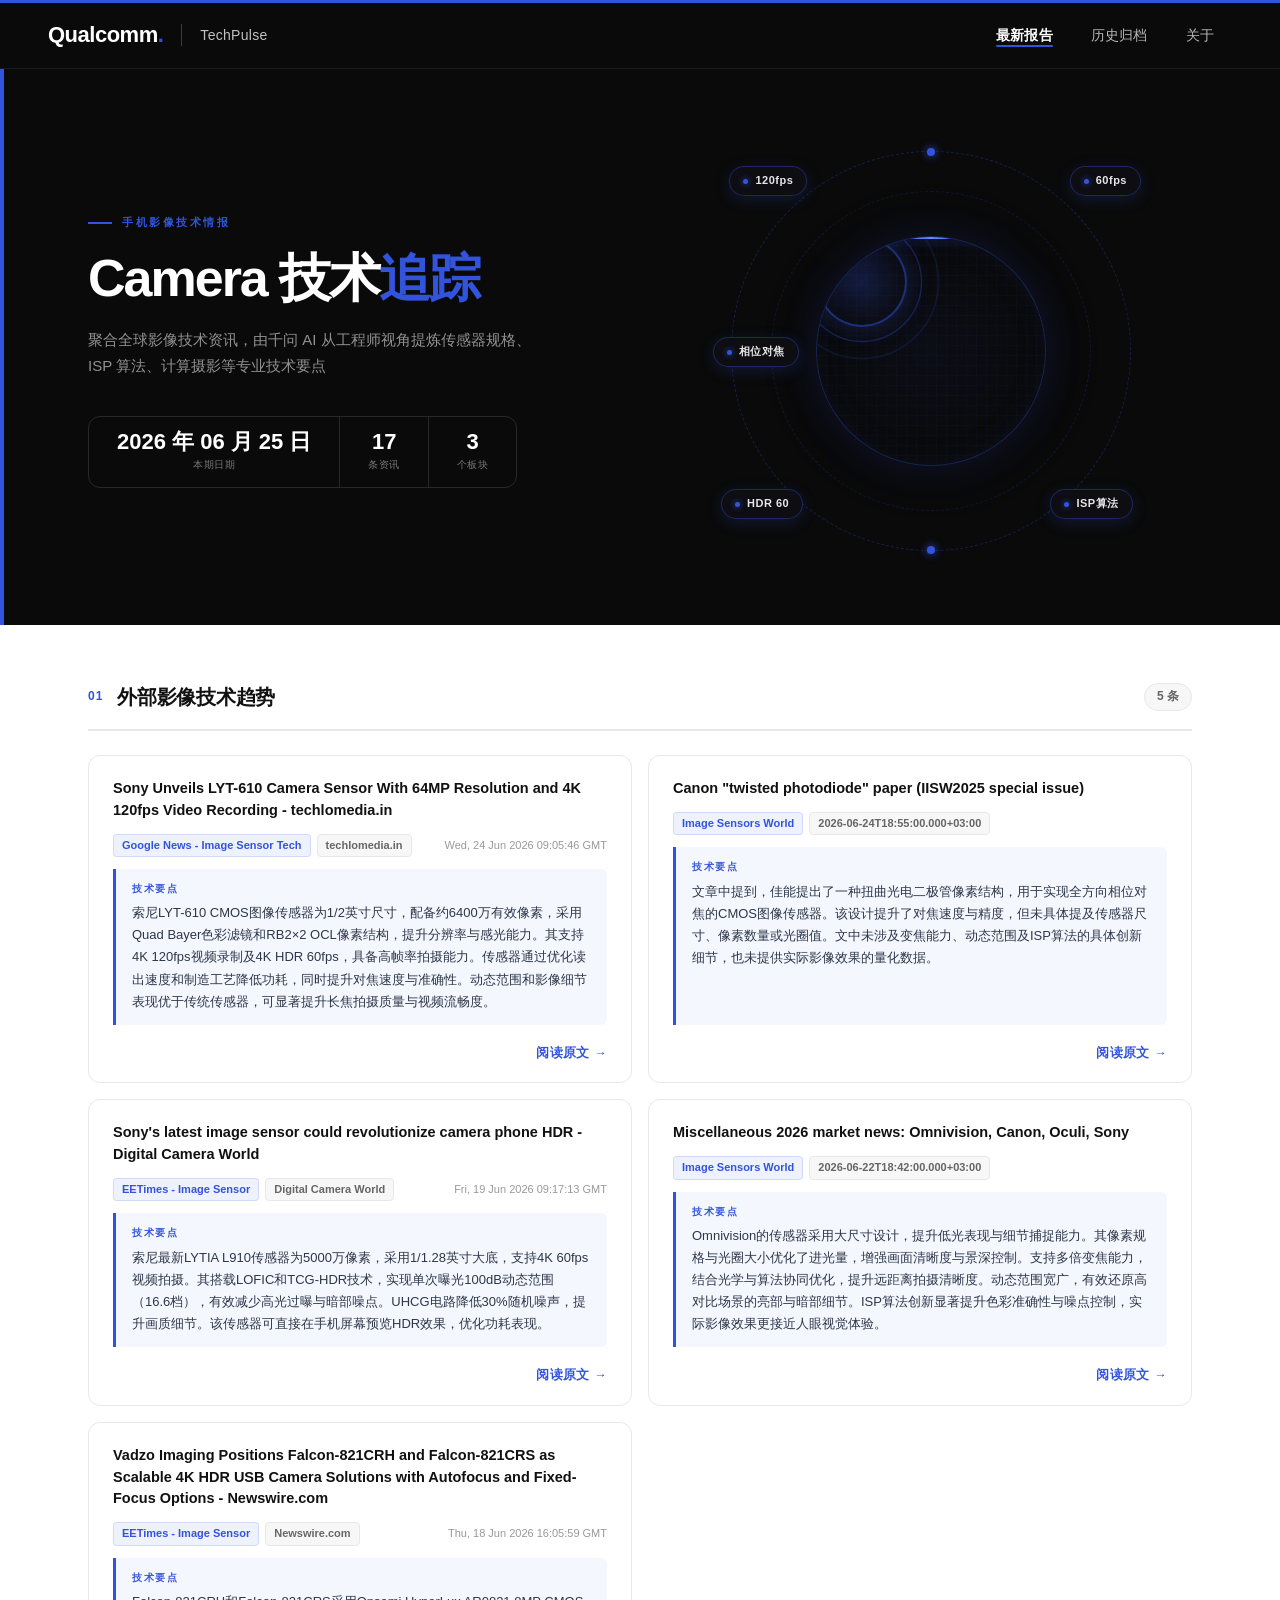
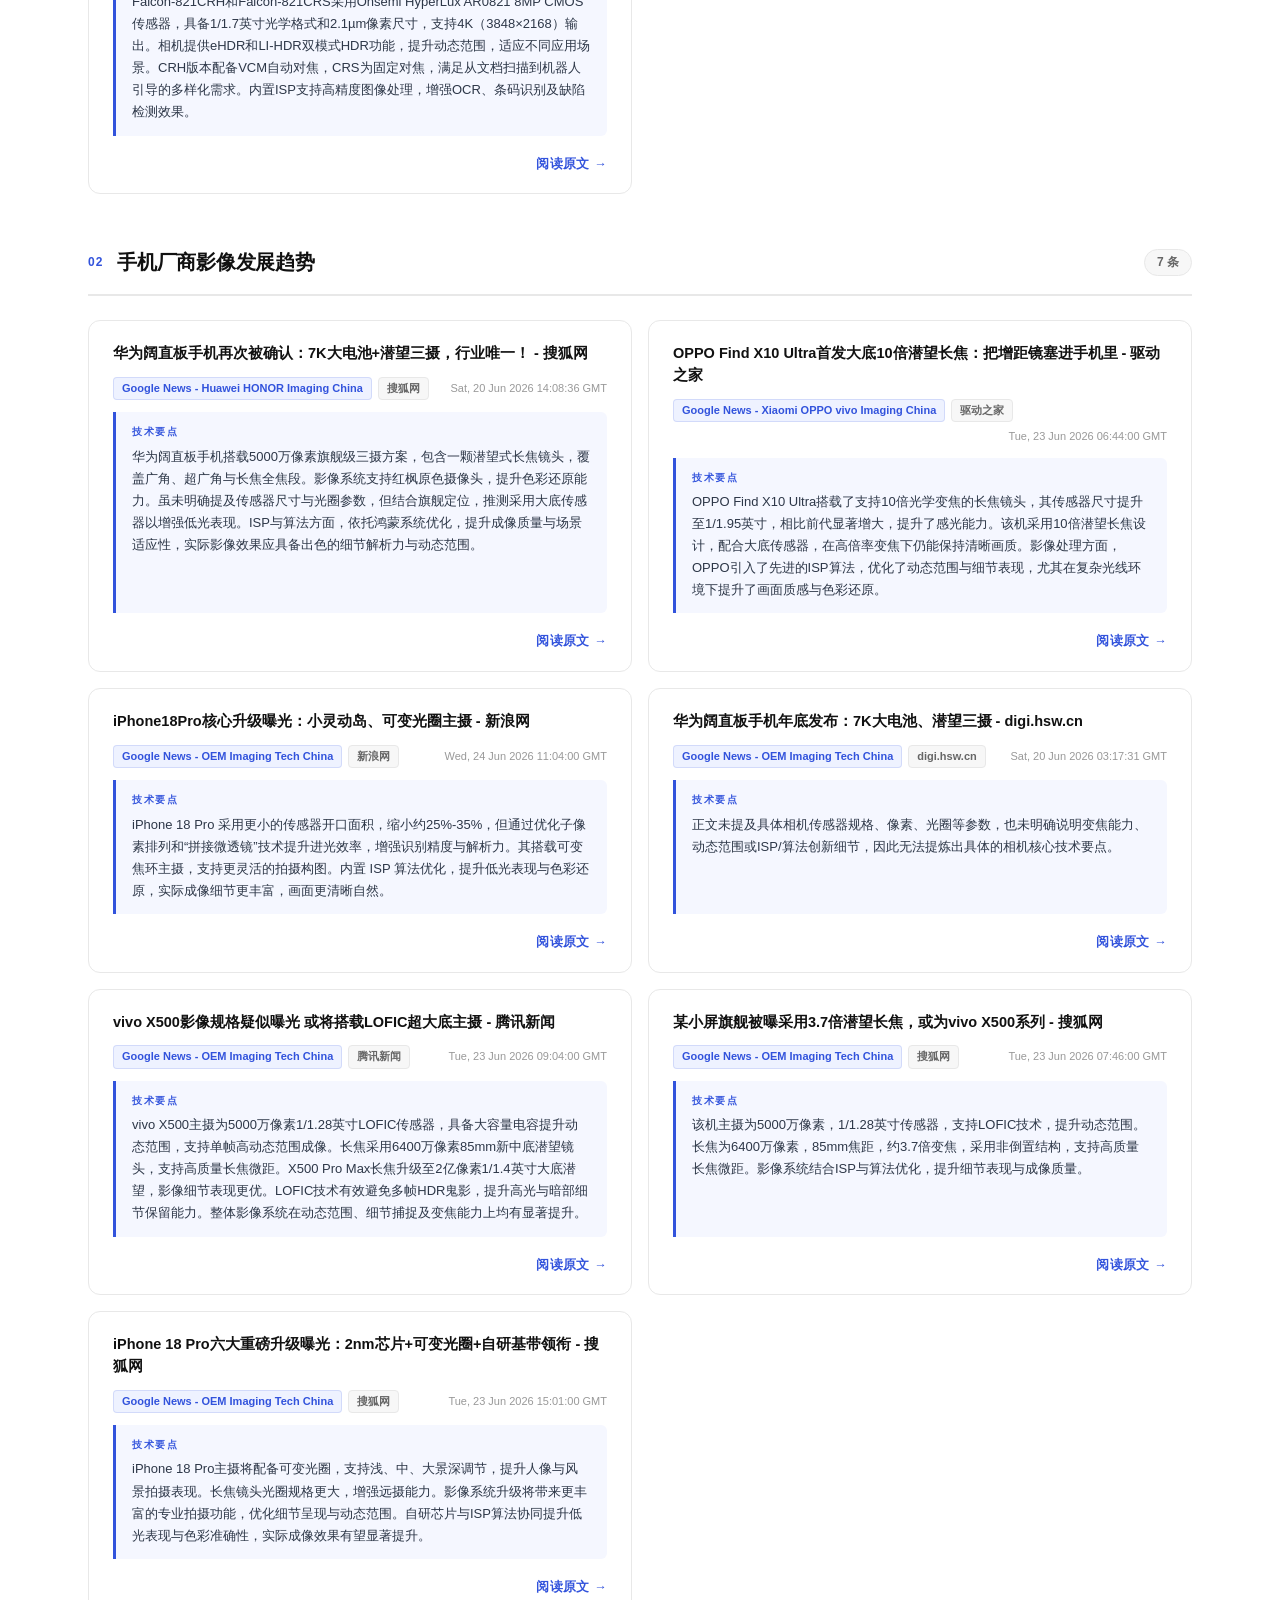
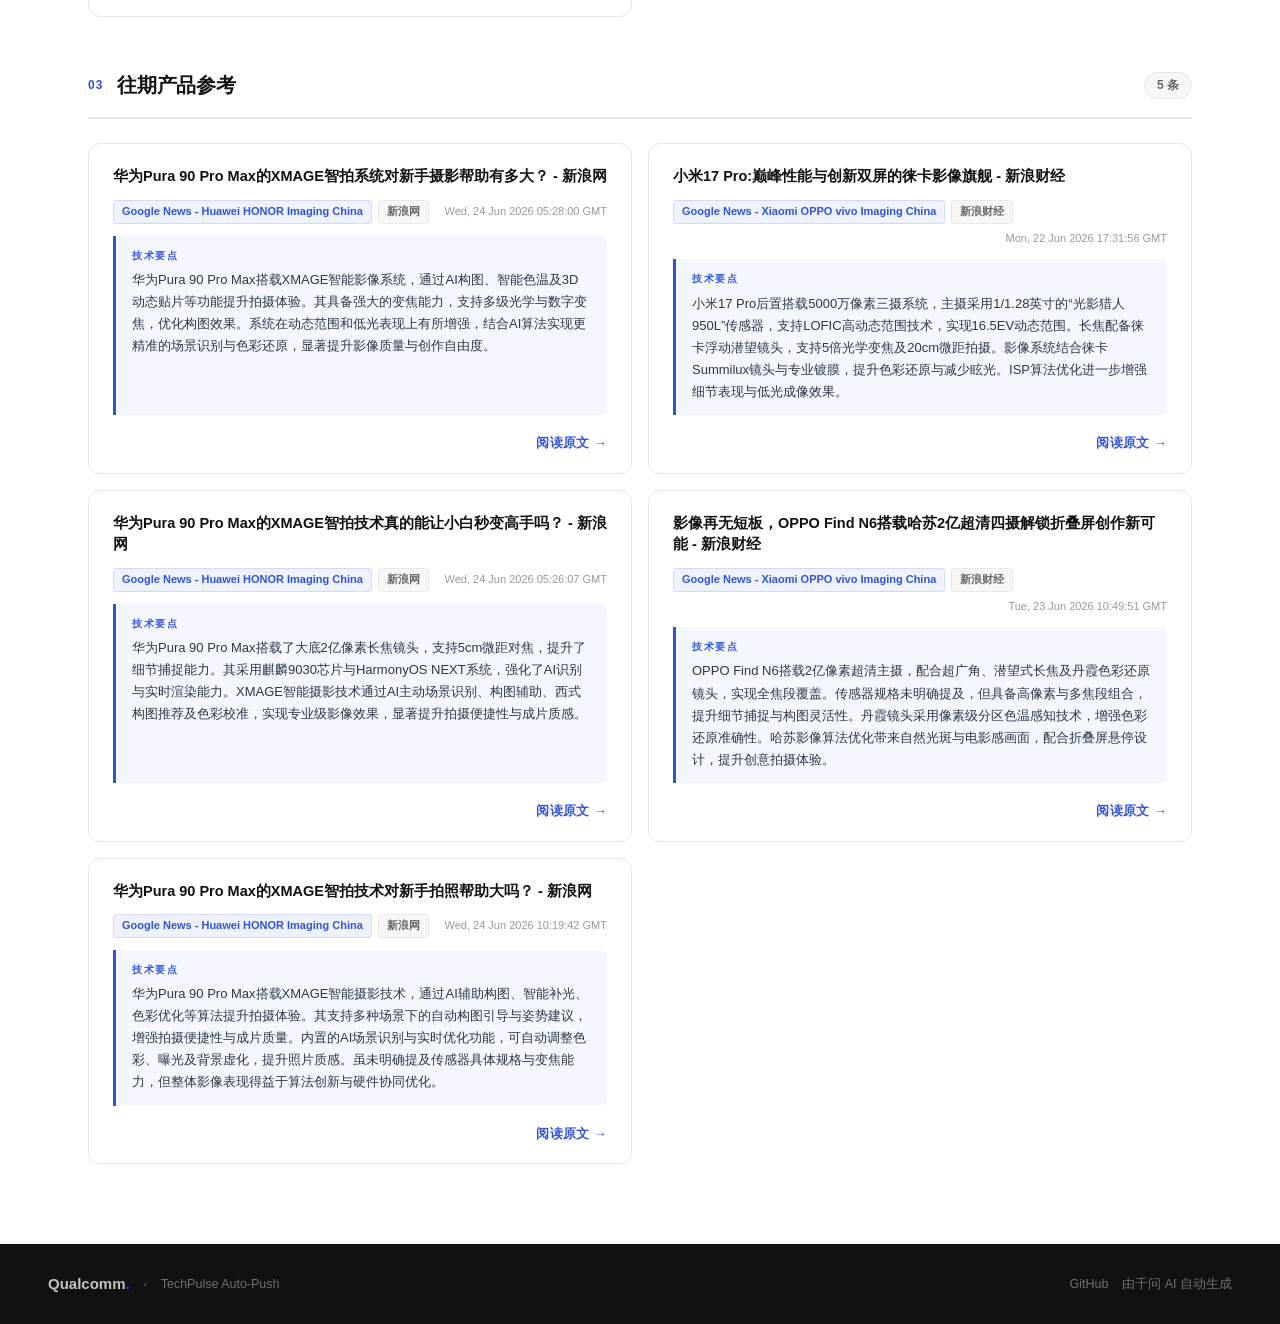
==== commit ca085327: "chore: update site [15] 09cfc0c55500cb72906fe16341e0b7b700e1367b" ====
--- a/index.html
+++ b/index.html
@@ -33,7 +33,7 @@
           <div class="hero-stat-label">本期日期</div>
         </div>
         <div class="hero-stat">
-          <div class="hero-stat-num">11</div>
+          <div class="hero-stat-num">17</div>
           <div class="hero-stat-label">条资讯</div>
         </div>
         <div class="hero-stat">
@@ -50,11 +50,11 @@
           <div class="camera-scan"></div>
           <div class="camera-aperture"></div>
         </div>
-        <div class="spec-badge sb1">16MP</div>
-        <div class="spec-badge sb2">120fps</div>
-        <div class="spec-badge sb3">60fps</div>
-        <div class="spec-badge sb4">30fps</div>
-        <div class="spec-badge sb5">HDR 60</div>      </div>
+        <div class="spec-badge sb1">120fps</div>
+        <div class="spec-badge sb2">60fps</div>
+        <div class="spec-badge sb3">HDR 60</div>
+        <div class="spec-badge sb4">ISP算法</div>
+        <div class="spec-badge sb5">相位对焦</div>      </div>
     </div>
   </div>
 </div>
@@ -72,7 +72,7 @@
   </div>
     <div class="news-digest">
       <div class="news-digest-label">技术要点</div>
-      <div class="news-digest-text">索尼LYT-610 CMOS图像传感器为1/2英寸尺寸，配备约6400万有效像素，采用Quad Bayer色彩滤镜和RB2×2 OCL像素结构，提升分辨率与感光能力。其支持4K 120fps视频录制及4K HDR 60fps，具备高帧率拍摄能力。传感器通过优化读出速度和制造工艺降低功耗，并支持多模式影像输出，如16MP 60fps及30fps DAG-HDR。该传感器通过相位对焦像素设计提升对焦速度与精度，增强远摄画质与视频表现。</div>
+      <div class="news-digest-text">索尼LYT-610 CMOS图像传感器为1/2英寸尺寸，配备约6400万有效像素，采用Quad Bayer色彩滤镜和RB2×2 OCL像素结构，提升分辨率与感光能力。其支持4K 120fps视频录制及4K HDR 60fps，具备高帧率拍摄能力。传感器通过优化读出速度和制造工艺降低功耗，同时提升对焦速度与准确性。动态范围和影像细节表现优于传统传感器，可显著提升长焦拍摄质量与视频流畅度。</div>
     </div>
     <div class="news-footer">
       <div class="news-link"><a href="https://news.google.com/rss/articles/[base64]?oc=5" target="_blank" rel="noopener">阅读原文</a></div>
@@ -85,7 +85,7 @@
   </div>
     <div class="news-digest">
       <div class="news-digest-label">技术要点</div>
-      <div class="news-digest-text">文章中提到，佳能提出了一种扭曲光电二极管像素结构，用于实现全方向相位对焦的CMOS图像传感器。该设计提升了对焦速度与精度。虽然未明确提及传感器尺寸、像素数及光圈值，但强调了其在高速高精度自动对焦方面的优势。此外，文章聚焦于传感器结构优化，未具体说明动态范围或ISP算法创新。整体上，该技术旨在提升影像捕捉的实时性与准确性。</div>
+      <div class="news-digest-text">文章中提到，佳能提出了一种扭曲光电二极管像素结构，用于实现全方向相位对焦的CMOS图像传感器。该设计提升了对焦速度与精度，但未具体提及传感器尺寸、像素数量或光圈值。文中未涉及变焦能力、动态范围及ISP算法的具体创新细节，也未提供实际影像效果的量化数据。</div>
     </div>
     <div class="news-footer">
       <div class="news-link"><a href="https://image-sensors-world.blogspot.com/2026/06/canon-twisted-photodiode-paper-iisw2025.html" target="_blank" rel="noopener">阅读原文</a></div>
@@ -98,7 +98,7 @@
   </div>
     <div class="news-digest">
       <div class="news-digest-label">技术要点</div>
-      <div class="news-digest-text">索尼最新LYTIA L910传感器为5000万像素，采用1/1.28英寸大底，支持4K 60fps视频拍摄。其搭载LOFIC和TCG-HDR技术，实现单次曝光100dB动态范围（16.6档），有效减少高光过曝与暗部噪点。UHCG电路降低30%随机噪声，提升画质。该传感器可直接在手机屏幕预览HDR效果，优化功耗表现。</div>
+      <div class="news-digest-text">索尼最新LYTIA L910传感器为5000万像素，采用1/1.28英寸大底，支持4K 60fps视频拍摄。其搭载LOFIC和TCG-HDR技术，实现单次曝光100dB动态范围（16.6档），有效减少高光过曝与暗部噪点。UHCG电路降低30%随机噪声，提升画质细节。该传感器可直接在手机屏幕预览HDR效果，优化功耗表现。</div>
     </div>
     <div class="news-footer">
       <div class="news-link"><a href="https://news.google.com/rss/articles/[base64]?oc=5" target="_blank" rel="noopener">阅读原文</a></div>
@@ -111,7 +111,7 @@
   </div>
     <div class="news-digest">
       <div class="news-digest-label">技术要点</div>
-      <div class="news-digest-text">Omnivision的传感器采用大尺寸设计，提升进光量与低光表现。其像素规格与光圈值优化了细节捕捉与景深控制。支持多倍变焦能力，增强远距离拍摄灵活性。通过高动态范围技术，有效平衡画面亮部与暗部细节。ISP算法创新提升了色彩还原与噪点控制，实际影像效果更清晰、真实。</div>
+      <div class="news-digest-text">Omnivision的传感器采用大尺寸设计，提升低光表现与细节捕捉能力。其像素规格与光圈大小优化了进光量，增强画面清晰度与景深控制。支持多倍变焦能力，结合光学与算法协同优化，提升远距离拍摄清晰度。动态范围宽广，有效还原高对比场景的亮部与暗部细节。ISP算法创新显著提升色彩准确性与噪点控制，实际影像效果更接近人眼视觉体验。</div>
     </div>
     <div class="news-footer">
       <div class="news-link"><a href="https://image-sensors-world.blogspot.com/2026/06/miscellaneous-2026-market-news.html" target="_blank" rel="noopener">阅读原文</a></div>
@@ -124,7 +124,7 @@
   </div>
     <div class="news-digest">
       <div class="news-digest-label">技术要点</div>
-      <div class="news-digest-text">Falcon-821CRH和Falcon-821CRS采用Onsemi HyperLux AR0821 8MP CMOS传感器，支持4K分辨率（3848×2168），具备1/1.7英寸光学格式和2.1µm像素尺寸，提供eHDR和LI-HDR双模式HDR功能，提升动态范围与细节保留。CRH版本配备VCM自动对焦，CRS为固定对焦，适应不同应用场景。内置ISP支持高精度图像处理，优化OCR、条码识别及缺陷检测等机器视觉任务，提升影像准确性和稳定性。</div>
+      <div class="news-digest-text">Falcon-821CRH和Falcon-821CRS采用Onsemi HyperLux AR0821 8MP CMOS传感器，具备1/1.7英寸光学格式和2.1µm像素尺寸，支持4K（3848×2168）输出。相机提供eHDR和LI-HDR双模式HDR功能，提升动态范围，适应不同应用场景。CRH版本配备VCM自动对焦，CRS为固定对焦，满足从文档扫描到机器人引导的多样化需求。内置ISP支持高精度图像处理，增强OCR、条码识别及缺陷检测效果。</div>
     </div>
     <div class="news-footer">
       <div class="news-link"><a href="https://news.google.com/rss/articles/[base64]?oc=5" target="_blank" rel="noopener">阅读原文</a></div>
@@ -133,20 +133,98 @@
 </div><div class="section-header">
   <span class="section-num">02</span>
   <h2>手机厂商影像发展趋势</h2>
-  <span class="section-badge">1 条</span>
+  <span class="section-badge">7 条</span>
 </div>
 <div class="news-grid">
 <div class="news-card">
+  <div class="news-title">华为阔直板手机再次被确认：7K大电池+潜望三摄，行业唯一！ - 搜狐网</div>
+  <div class="news-meta">
+    <span class="news-meta-source">Google News - Huawei HONOR Imaging China</span><span class="news-meta-pub">搜狐网</span><span class="news-meta-time">Sat, 20 Jun 2026 14:08:36 GMT</span>
+  </div>
+    <div class="news-digest">
+      <div class="news-digest-label">技术要点</div>
+      <div class="news-digest-text">华为阔直板手机搭载5000万像素旗舰级三摄方案，包含一颗潜望式长焦镜头，覆盖广角、超广角与长焦全焦段。影像系统支持红枫原色摄像头，提升色彩还原能力。虽未明确提及传感器尺寸与光圈参数，但结合旗舰定位，推测采用大底传感器以增强低光表现。ISP与算法方面，依托鸿蒙系统优化，提升成像质量与场景适应性，实际影像效果应具备出色的细节解析力与动态范围。</div>
+    </div>
+    <div class="news-footer">
+      <div class="news-link"><a href="https://news.google.com/rss/articles/CBMifkFVX3lxTE8wa3NUbEdNcHpsajExRFdYS0FHMUNFbGVBczdOU1o5RW0xZEc4a1poRG0yMFBUZnhCcHAwbkhvcHg1NHNyTFIzUkpBaklkUFdpZ3FndlhVYVhBNWJfOVR0c2lYNmhpWHdOUFFrdTdxWGFka2JPcWY5bnN5MHdlUQ?oc=5" target="_blank" rel="noopener">阅读原文</a></div>
+    </div>
+</div>
+<div class="news-card">
   <div class="news-title">OPPO Find X10 Ultra首发大底10倍潜望长焦：把增距镜塞进手机里 - 驱动之家</div>
   <div class="news-meta">
     <span class="news-meta-source">Google News - Xiaomi OPPO vivo Imaging China</span><span class="news-meta-pub">驱动之家</span><span class="news-meta-time">Tue, 23 Jun 2026 06:44:00 GMT</span>
   </div>
     <div class="news-digest">
       <div class="news-digest-label">技术要点</div>
-      <div class="news-digest-text">OPPO Find X10 Ultra搭载了支持10倍光学变焦的长焦镜头，其传感器尺寸提升至1/1.95英寸，相比前代产品显著增大，有助于提升进光量与成像质量。该机采用原生10倍光学变焦设计，结合高像素传感器，增强了远距离拍摄的清晰度与细节表现。通过ISP算法优化，提升了暗光环境下的成像效果与动态范围，使高对比场景下的画面更细腻真实。实际影像表现上，10倍长焦在复杂光线条件下仍能保持较高画质，提升了用户拍摄远距离场景的体验。</div>
+      <div class="news-digest-text">OPPO Find X10 Ultra搭载了支持10倍光学变焦的长焦镜头，其传感器尺寸提升至1/1.95英寸，相比前代显著增大，提升了感光能力。该机采用10倍潜望长焦设计，配合大底传感器，在高倍率变焦下仍能保持清晰画质。影像处理方面，OPPO引入了先进的ISP算法，优化了动态范围与细节表现，尤其在复杂光线环境下提升了画面质感与色彩还原。</div>
     </div>
     <div class="news-footer">
       <div class="news-link"><a href="https://news.google.com/rss/articles/CBMiWEFVX3lxTFBRTkR6eks4cXdWeE94Vms3SllJYXh0Z3g2QlBpREFkMFpMUzdBMlFjS1R4cThsM2tUM1h3UXhyNDhkdGR1YW5NbVgtZmVJTU03MWlVeGNVamI?oc=5" target="_blank" rel="noopener">阅读原文</a></div>
+    </div>
+</div>
+<div class="news-card">
+  <div class="news-title">iPhone18Pro核心升级曝光：小灵动岛、可变光圈主摄 - 新浪网</div>
+  <div class="news-meta">
+    <span class="news-meta-source">Google News - OEM Imaging Tech China</span><span class="news-meta-pub">新浪网</span><span class="news-meta-time">Wed, 24 Jun 2026 11:04:00 GMT</span>
+  </div>
+    <div class="news-digest">
+      <div class="news-digest-label">技术要点</div>
+      <div class="news-digest-text">iPhone 18 Pro 采用更小的传感器开口面积，缩小约25%-35%，但通过优化子像素排列和“拼接微透镜”技术提升进光效率，增强识别精度与解析力。其搭载可变焦环主摄，支持更灵活的拍摄构图。内置 ISP 算法优化，提升低光表现与色彩还原，实际成像细节更丰富，画面更清晰自然。</div>
+    </div>
+    <div class="news-footer">
+      <div class="news-link"><a href="https://news.google.com/rss/articles/CBMigAFBVV95cUxNMXFXMWhsZW9HTXdWQVdUbWtOVlNYNWZhbWlKUlMtZ1pxRkhGVU13bk8tQ0xPT2dmaUkzNFl5SEVLNHhFbjJ3RHFINURJa0wwSk5RNl9XSnB0UEMtSFltWHgyMURuc0syZGM2MHAzYk1yUThXai1xTUpqYkZQOFN0SQ?oc=5" target="_blank" rel="noopener">阅读原文</a></div>
+    </div>
+</div>
+<div class="news-card">
+  <div class="news-title">华为阔直板手机年底发布：7K大电池、潜望三摄 - digi.hsw.cn</div>
+  <div class="news-meta">
+    <span class="news-meta-source">Google News - OEM Imaging Tech China</span><span class="news-meta-pub">digi.hsw.cn</span><span class="news-meta-time">Sat, 20 Jun 2026 03:17:31 GMT</span>
+  </div>
+    <div class="news-digest">
+      <div class="news-digest-label">技术要点</div>
+      <div class="news-digest-text">正文未提及具体相机传感器规格、像素、光圈等参数，也未明确说明变焦能力、动态范围或ISP/算法创新细节，因此无法提炼出具体的相机核心技术要点。</div>
+    </div>
+    <div class="news-footer">
+      <div class="news-link"><a href="https://news.google.com/rss/articles/CBMiXkFVX3lxTE1mbUVvR3BaZWEtd1A5Z0pyQ2t1TEJDWWRJaFVBMkZwaWdhZGRfOEpMd0t5X1pJWE9BektSY2hDanZuUmg1Z2lDMlNsNng1M0JMbks2czlZamZzSjVfdVE?oc=5" target="_blank" rel="noopener">阅读原文</a></div>
+    </div>
+</div>
+<div class="news-card">
+  <div class="news-title">vivo X500影像规格疑似曝光 或将搭载LOFIC超大底主摄 - 腾讯新闻</div>
+  <div class="news-meta">
+    <span class="news-meta-source">Google News - OEM Imaging Tech China</span><span class="news-meta-pub">腾讯新闻</span><span class="news-meta-time">Tue, 23 Jun 2026 09:04:00 GMT</span>
+  </div>
+    <div class="news-digest">
+      <div class="news-digest-label">技术要点</div>
+      <div class="news-digest-text">vivo X500主摄为5000万像素1/1.28英寸LOFIC传感器，具备大容量电容提升动态范围，支持单帧高动态范围成像。长焦采用6400万像素85mm新中底潜望镜头，支持高质量长焦微距。X500 Pro Max长焦升级至2亿像素1/1.4英寸大底潜望，影像细节表现更优。LOFIC技术有效避免多帧HDR鬼影，提升高光与暗部细节保留能力。整体影像系统在动态范围、细节捕捉及变焦能力上均有显著提升。</div>
+    </div>
+    <div class="news-footer">
+      <div class="news-link"><a href="https://news.google.com/rss/articles/[base64]?oc=5" target="_blank" rel="noopener">阅读原文</a></div>
+    </div>
+</div>
+<div class="news-card">
+  <div class="news-title">某小屏旗舰被曝采用3.7倍潜望长焦，或为vivo X500系列 - 搜狐网</div>
+  <div class="news-meta">
+    <span class="news-meta-source">Google News - OEM Imaging Tech China</span><span class="news-meta-pub">搜狐网</span><span class="news-meta-time">Tue, 23 Jun 2026 07:46:00 GMT</span>
+  </div>
+    <div class="news-digest">
+      <div class="news-digest-label">技术要点</div>
+      <div class="news-digest-text">该机主摄为5000万像素，1/1.28英寸传感器，支持LOFIC技术，提升动态范围。长焦为6400万像素，85mm焦距，约3.7倍变焦，采用非倒置结构，支持高质量长焦微距。影像系统结合ISP与算法优化，提升细节表现与成像质量。</div>
+    </div>
+    <div class="news-footer">
+      <div class="news-link"><a href="https://news.google.com/rss/articles/CBMiiAFBVV95cUxNdXlWZEcxdXVLUWxleFJMYXZhX0djVHBYcXppc2pJRFlLNTBmZnZDeTIyWHc3TFEtZGdZTl8wcVBTZFNjZkZzajQzaHpiQUVvdTFxcFp1WXYwc3Buc093MXI5dnlrWW1NRjRBNWZJc3JsaWNhOU02MlBKblcxckpqTlpXcVg5TERH?oc=5" target="_blank" rel="noopener">阅读原文</a></div>
+    </div>
+</div>
+<div class="news-card">
+  <div class="news-title">iPhone 18 Pro六大重磅升级曝光：2nm芯片+可变光圈+自研基带领衔 - 搜狐网</div>
+  <div class="news-meta">
+    <span class="news-meta-source">Google News - OEM Imaging Tech China</span><span class="news-meta-pub">搜狐网</span><span class="news-meta-time">Tue, 23 Jun 2026 15:01:00 GMT</span>
+  </div>
+    <div class="news-digest">
+      <div class="news-digest-label">技术要点</div>
+      <div class="news-digest-text">iPhone 18 Pro主摄将配备可变光圈，支持浅、中、大景深调节，提升人像与风景拍摄表现。长焦镜头光圈规格更大，增强远摄能力。影像系统升级将带来更丰富的专业拍摄功能，优化细节呈现与动态范围。自研芯片与ISP算法协同提升低光表现与色彩准确性，实际成像效果有望显著提升。</div>
+    </div>
+    <div class="news-footer">
+      <div class="news-link"><a href="https://news.google.com/rss/articles/CBMijAFBVV95cUxORnhVVEJqamhDc3RzVmlYMVpTalduZGc0dklqOFBXelZOSzR3X2lLaXlkbVhQY2E0eHgzOXQyYXlxaWJnOE85OEhhQnRBUVBTeDNWYnExY2NpVDMtQ2RoQXlxbmJOaWpiVE5lNDhvdEx6UzFtSkszbHA3Qnh3YTFUdG10ZTgtcmhWdzhBRQ?oc=5" target="_blank" rel="noopener">阅读原文</a></div>
     </div>
 </div>
 </div><div class="section-header">
@@ -162,7 +240,7 @@
   </div>
     <div class="news-digest">
       <div class="news-digest-label">技术要点</div>
-      <div class="news-digest-text">华为Pura 90 Pro Max搭载XMAGE智能影像系统，通过AI构图、智能色温与3D动态片等算法提升拍摄体验。其传感器规格未明确提及，但具备高动态范围表现，支持多维场景识别与实时构图引导。AI辅助调色与智能构图功能显著降低拍摄门槛，提升成片质量，使普通用户也能拍出专业级照片。</div>
+      <div class="news-digest-text">华为Pura 90 Pro Max搭载XMAGE智能影像系统，通过AI构图、智能色温及3D动态贴片等功能提升拍摄体验。其具备强大的变焦能力，支持多级光学与数字变焦，优化构图效果。系统在动态范围和低光表现上有所增强，结合AI算法实现更精准的场景识别与色彩还原，显著提升影像质量与创作自由度。</div>
     </div>
     <div class="news-footer">
       <div class="news-link"><a href="https://news.google.com/rss/articles/CBMickFVX3lxTE9TQ0lBMFhTR0g3dmUxOVBOTS1xdlZBMklSSnhXeEo5Zmh3SXBUVnJUVm5TaWZrbG0tWVVWemxtSjM3UjZLWkJlYk9UaWtxSWFaUk5uUHRJRTB1cEZxcmhwVHFwNy1zSnExeHp4aG5BUWZtZw?oc=5" target="_blank" rel="noopener">阅读原文</a></div>
@@ -175,36 +253,23 @@
   </div>
     <div class="news-digest">
       <div class="news-digest-label">技术要点</div>
-      <div class="news-digest-text">小米17 Pro后置搭载定制“光影猎人950L”传感器，尺寸为1/1.28英寸，支持LOFIC高动态技术，实现16.5EV动态范围。配备徕卡浮动潜望式长焦镜头，支持5倍光学变焦及20cm微距拍摄。影像系统融合徕卡Summilux高速镜头与专业镀膜，提升色彩真实度与减少眩光。通过先进ISP与算法优化，显著增强逆光场景细节表现与整体成像质量。</div>
+      <div class="news-digest-text">小米17 Pro后置搭载5000万像素三摄系统，主摄采用1/1.28英寸的“光影猎人950L”传感器，支持LOFIC高动态范围技术，实现16.5EV动态范围。长焦配备徕卡浮动潜望镜头，支持5倍光学变焦及20cm微距拍摄。影像系统结合徕卡Summilux镜头与专业镀膜，提升色彩还原与减少眩光。ISP算法优化进一步增强细节表现与低光成像效果。</div>
     </div>
     <div class="news-footer">
       <div class="news-link"><a href="https://news.google.com/rss/articles/CBMickFVX3lxTE5yb0NiamRoTDc4RUNUSE5kRlZab2hXMUxMSkRtNDAtaWUxR2ZEMmFHSEZiVFFRNTdMbUc2LVR6ejNSM3k3WWIwZGo2N2d3Ym1pWTRVY2NlQkE4Q1F5OUNDeklnQzhwbURPbVhWZEZpM2d6Zw?oc=5" target="_blank" rel="noopener">阅读原文</a></div>
     </div>
 </div>
 <div class="news-card">
-  <div class="news-title">iPhone18Pro核心升级曝光：小灵动岛、可变光圈主摄 - 新浪网</div>
-  <div class="news-meta">
-    <span class="news-meta-source">Google News - OEM Imaging Tech China</span><span class="news-meta-pub">新浪网</span><span class="news-meta-time">Wed, 24 Jun 2026 11:04:00 GMT</span>
-  </div>
-    <div class="news-digest">
-      <div class="news-digest-label">技术要点</div>
-      <div class="news-digest-text">iPhone 18 Pro 采用更小的传感器开口面积，缩小约25%至35%，提升透光率与识别精度。搭载优化的子像素排列和“拼接微透镜”技术，增强细节捕捉与夜景表现。支持可变圆形光圈设计，提升动态范围与虚化效果。影像算法上引入更精准的面部识别与图像优化，提升人像拍摄与场景识别能力，实际成像更清晰、色彩更自然。</div>
-    </div>
-    <div class="news-footer">
-      <div class="news-link"><a href="https://news.google.com/rss/articles/CBMigAFBVV95cUxNMXFXMWhsZW9HTXdWQVdUbWtOVlNYNWZhbWlKUlMtZ1pxRkhGVU13bk8tQ0xPT2dmaUkzNFl5SEVLNHhFbjJ3RHFINURJa0wwSk5RNl9XSnB0UEMtSFltWHgyMURuc0syZGM2MHAzYk1yUThXai1xTUpqYkZQOFN0SQ?oc=5" target="_blank" rel="noopener">阅读原文</a></div>
-    </div>
-</div>
-<div class="news-card">
-  <div class="news-title">华为阔直板手机再次被确认：7K大电池+潜望三摄，行业唯一！ - 搜狐网</div>
-  <div class="news-meta">
-    <span class="news-meta-source">Google News - Huawei HONOR Imaging China</span><span class="news-meta-pub">搜狐网</span><span class="news-meta-time">Sat, 20 Jun 2026 14:08:36 GMT</span>
-  </div>
-    <div class="news-digest">
-      <div class="news-digest-label">技术要点</div>
-      <div class="news-digest-text">华为阔直板手机搭载5000万像素旗舰级三摄系统，包含一颗潜望式长焦镜头，覆盖广角、超广角与长焦全焦段。影像系统支持红枫原色摄像头，提升色彩还原表现。虽然未明确提及传感器尺寸与光圈参数，但结合旗舰定位，推测采用大底传感器以增强低光表现。ISP与算法方面，依托鸿蒙系统优化，有望实现更出色的动态范围与细节处理，提升实际拍摄效果。</div>
-    </div>
-    <div class="news-footer">
-      <div class="news-link"><a href="https://news.google.com/rss/articles/CBMifkFVX3lxTE8wa3NUbEdNcHpsajExRFdYS0FHMUNFbGVBczdOU1o5RW0xZEc4a1poRG0yMFBUZnhCcHAwbkhvcHg1NHNyTFIzUkpBaklkUFdpZ3FndlhVYVhBNWJfOVR0c2lYNmhpWHdOUFFrdTdxWGFka2JPcWY5bnN5MHdlUQ?oc=5" target="_blank" rel="noopener">阅读原文</a></div>
+  <div class="news-title">华为Pura 90 Pro Max的XMAGE智拍技术真的能让小白秒变高手吗？ - 新浪网</div>
+  <div class="news-meta">
+    <span class="news-meta-source">Google News - Huawei HONOR Imaging China</span><span class="news-meta-pub">新浪网</span><span class="news-meta-time">Wed, 24 Jun 2026 05:26:07 GMT</span>
+  </div>
+    <div class="news-digest">
+      <div class="news-digest-label">技术要点</div>
+      <div class="news-digest-text">华为Pura 90 Pro Max搭载了大底2亿像素长焦镜头，支持5cm微距对焦，提升了细节捕捉能力。其采用麒麟9030芯片与HarmonyOS NEXT系统，强化了AI识别与实时渲染能力。XMAGE智能摄影技术通过AI主动场景识别、构图辅助、西式构图推荐及色彩校准，实现专业级影像效果，显著提升拍摄便捷性与成片质感。</div>
+    </div>
+    <div class="news-footer">
+      <div class="news-link"><a href="https://news.google.com/rss/articles/CBMickFVX3lxTFBxaDViRVdzazRGdlJEcHI1STk2ejhrNFlNUjZUU3JIN19IRjRVbjV1bXRzaW9iUDV5ck5rVlRidFRqTDRmbkctUlo5UUphNFBWbTlibFdYOUdGdHZ5Sk9yS2h5MEMwU3hnVnVlakRCTjZRUQ?oc=5" target="_blank" rel="noopener">阅读原文</a></div>
     </div>
 </div>
 <div class="news-card">
@@ -214,10 +279,23 @@
   </div>
     <div class="news-digest">
       <div class="news-digest-label">技术要点</div>
-      <div class="news-digest-text">OPPO Find N6搭载2亿像素超清主摄，配合超广角、潜望式长焦及丹霞色彩还原镜头，实现全焦段覆盖。传感器规格未明确提及，但具备高像素与多焦段组合，提升细节捕捉能力。采用像素级分区色温感知技术，优化复杂光线下的色彩还原。哈苏人像模式与XPAN宽幅模式结合ISP算法，增强光影表现与画面质感，实际影像效果展现细腻肤质、通透色彩与电影感构图。</div>
+      <div class="news-digest-text">OPPO Find N6搭载2亿像素超清主摄，配合超广角、潜望式长焦及丹霞色彩还原镜头，实现全焦段覆盖。传感器规格未明确提及，但具备高像素与多焦段组合，提升细节捕捉与构图灵活性。丹霞镜头采用像素级分区色温感知技术，增强色彩还原准确性。哈苏影像算法优化带来自然光斑与电影感画面，配合折叠屏悬停设计，提升创意拍摄体验。</div>
     </div>
     <div class="news-footer">
       <div class="news-link"><a href="https://news.google.com/rss/articles/CBMihAFBVV95cUxPaC02ZGJPQThyeWtNUkFhVktzTFdfZjZWUERIZlpoQ2RUenFZRnRBQV9qQjhqUW5rc3NFM2ZnSDJRa0F6cGFTU1BpRThqZ3NTRTlKdU5udmNmdXFZeXV3RU9KVlF2bUwwa3lBVTd5VGxoMjVtMVlCbWxqT2tuMzZuZE1wTEk?oc=5" target="_blank" rel="noopener">阅读原文</a></div>
+    </div>
+</div>
+<div class="news-card">
+  <div class="news-title">华为Pura 90 Pro Max的XMAGE智拍技术对新手拍照帮助大吗？ - 新浪网</div>
+  <div class="news-meta">
+    <span class="news-meta-source">Google News - Huawei HONOR Imaging China</span><span class="news-meta-pub">新浪网</span><span class="news-meta-time">Wed, 24 Jun 2026 10:19:42 GMT</span>
+  </div>
+    <div class="news-digest">
+      <div class="news-digest-label">技术要点</div>
+      <div class="news-digest-text">华为Pura 90 Pro Max搭载XMAGE智能摄影技术，通过AI辅助构图、智能补光、色彩优化等算法提升拍摄体验。其支持多种场景下的自动构图引导与姿势建议，增强拍摄便捷性与成片质量。内置的AI场景识别与实时优化功能，可自动调整色彩、曝光及背景虚化，提升照片质感。虽未明确提及传感器具体规格与变焦能力，但整体影像表现得益于算法创新与硬件协同优化。</div>
+    </div>
+    <div class="news-footer">
+      <div class="news-link"><a href="https://news.google.com/rss/articles/CBMickFVX3lxTE9JNE84cjJ4LVdRbGlqc2pINF9NX21TWWFEX2xsdDFQWDdqdEdubkJwQnFUVGJZd19qMVpYQ05oZmRfSnlPUnFhMlpvYmg3UW9XMERCOU1IWEZFNW9iNWU2aDRuMkZ5Z0oxVk9tZUFybTgtdw?oc=5" target="_blank" rel="noopener">阅读原文</a></div>
     </div>
 </div>
 </div>
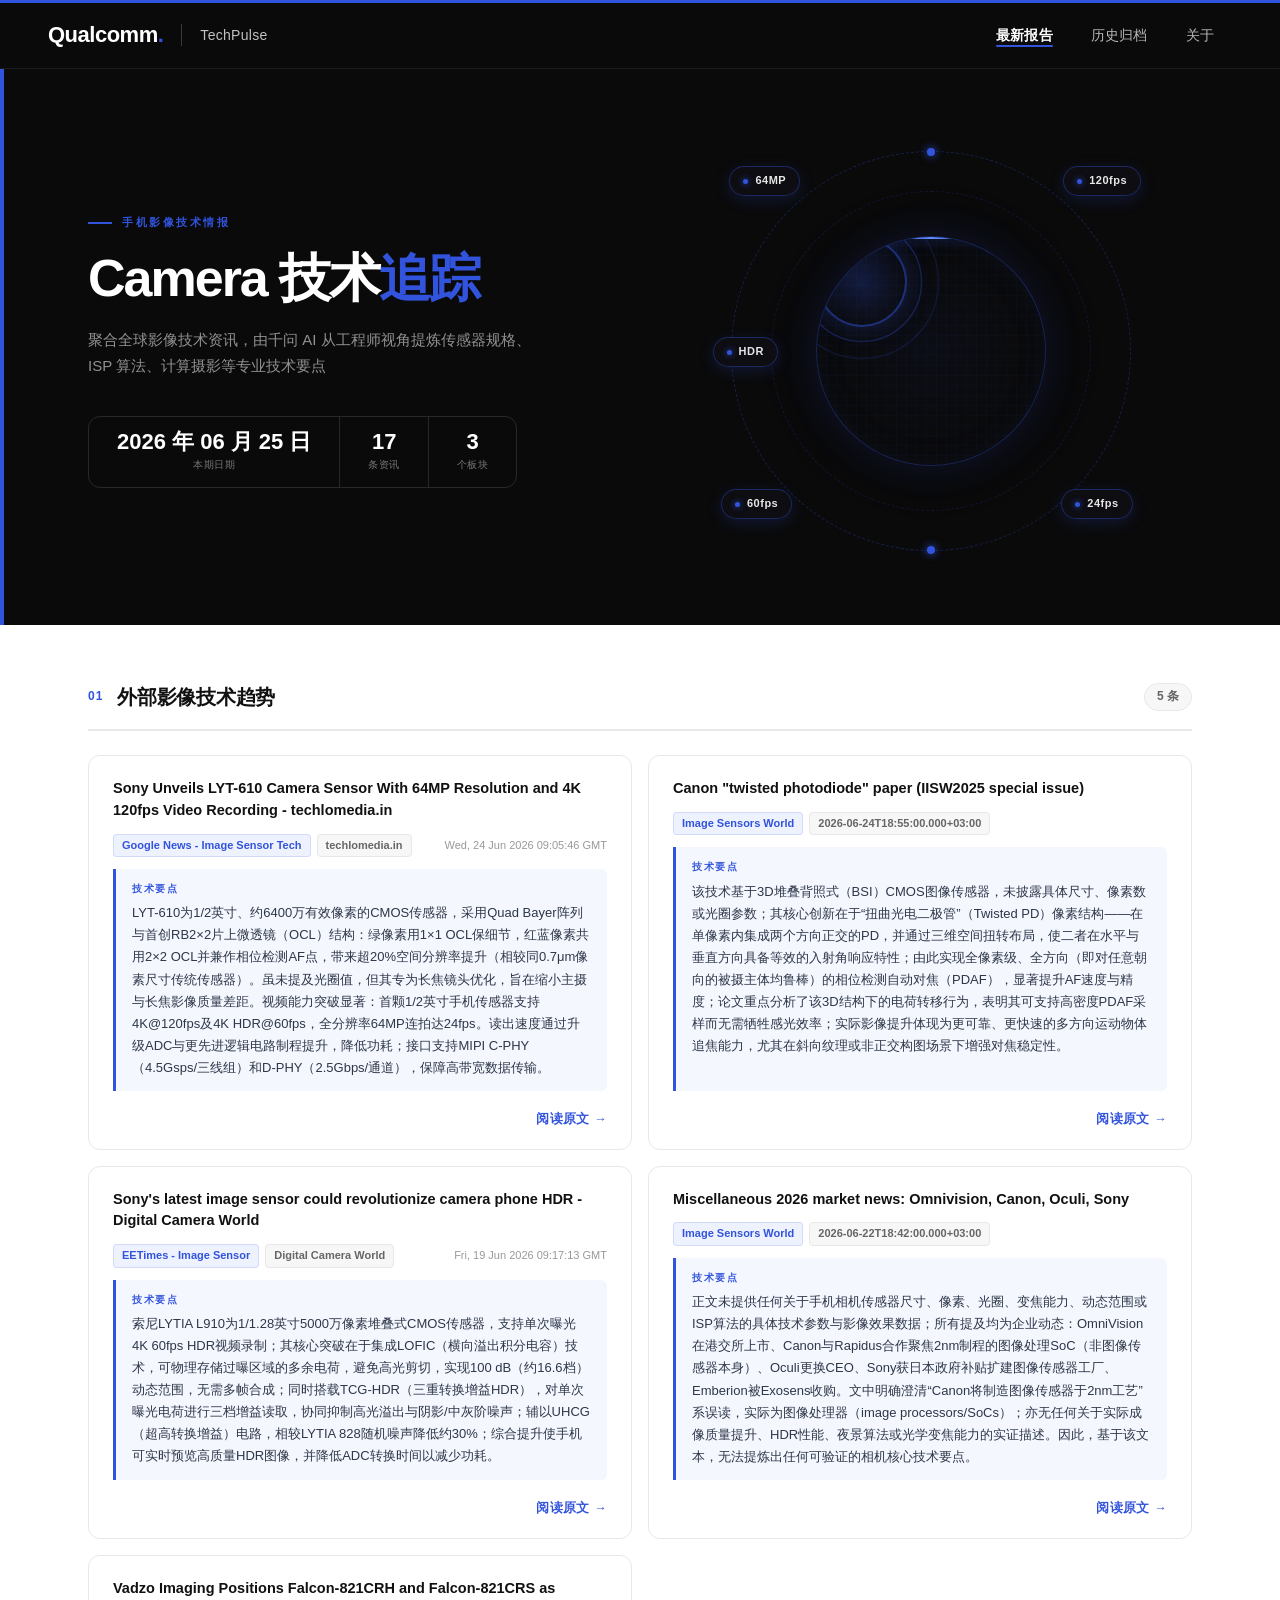
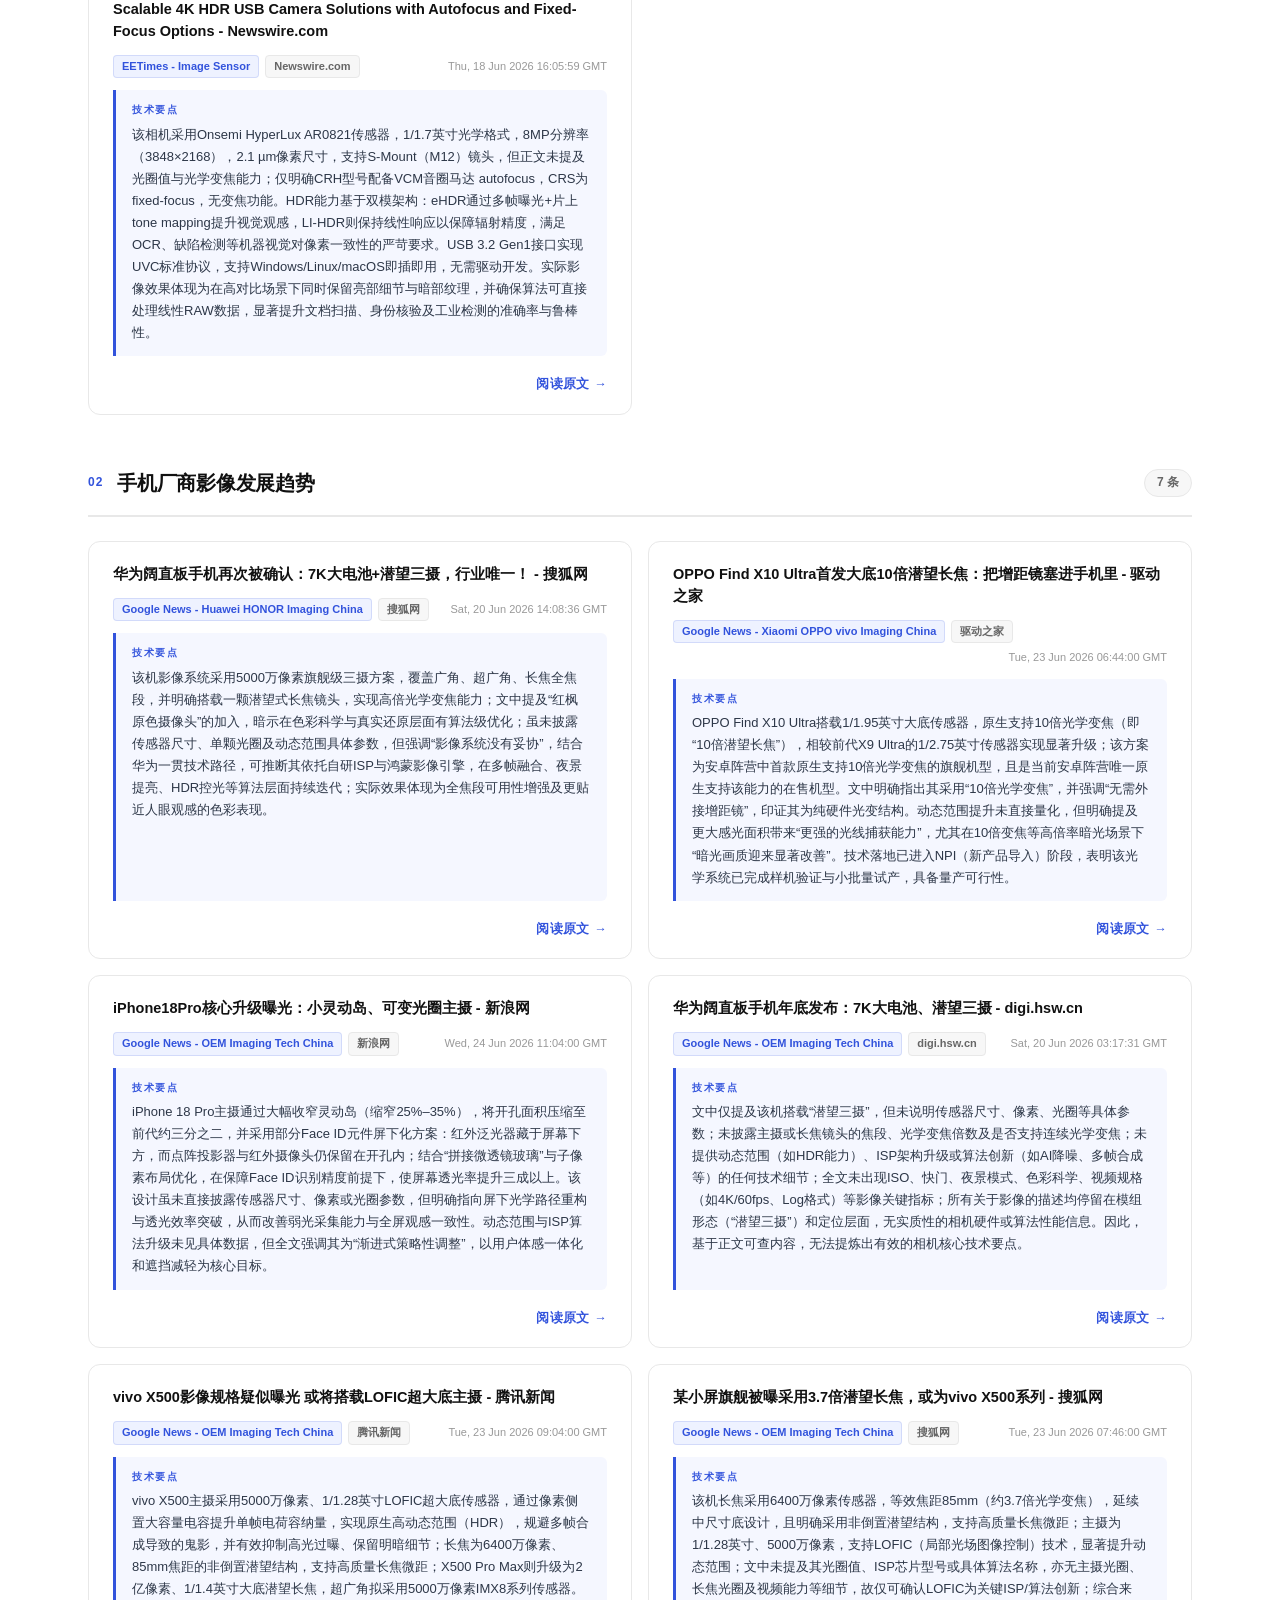
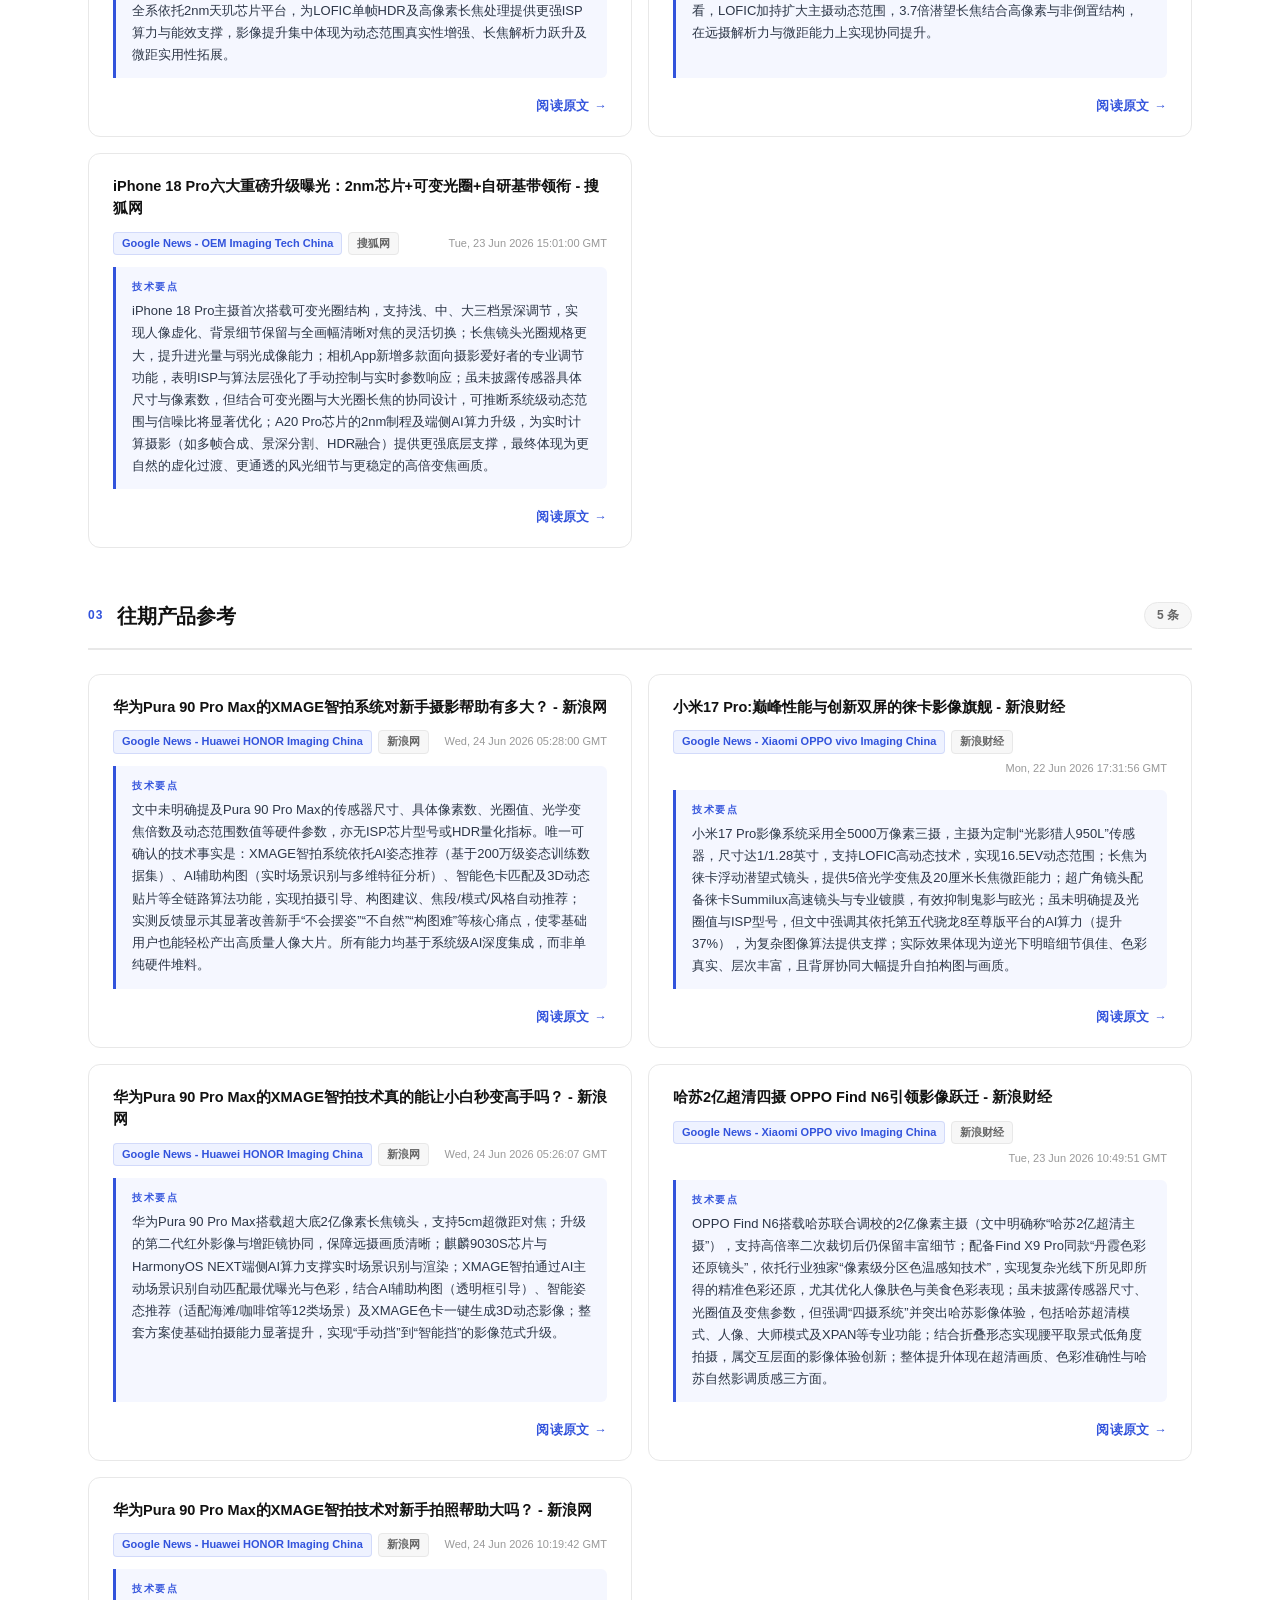
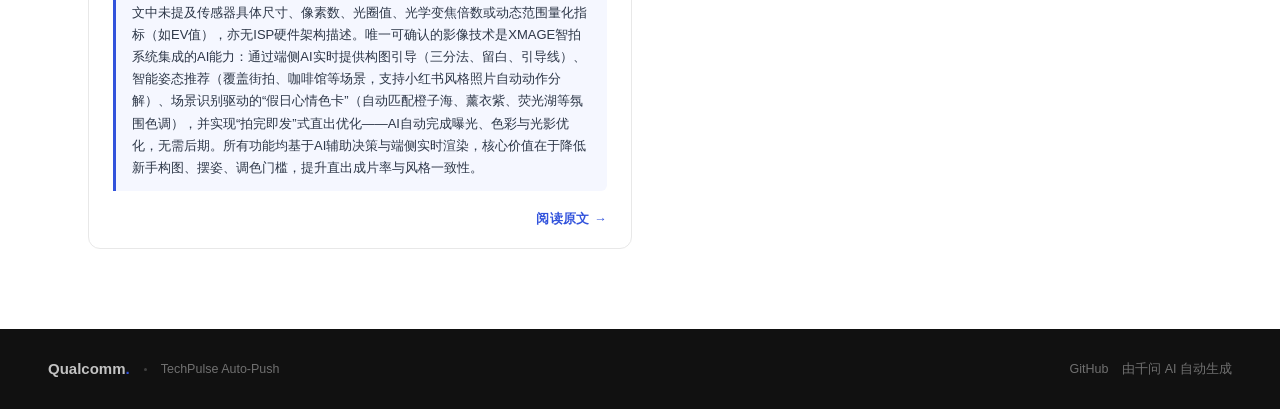
==== commit fb0d5a91: "chore: update site [16] 77f07a4f4dee2e73aeadf4bdb2fb4aece5e4134e" ====
--- a/index.html
+++ b/index.html
@@ -50,11 +50,11 @@
           <div class="camera-scan"></div>
           <div class="camera-aperture"></div>
         </div>
-        <div class="spec-badge sb1">120fps</div>
-        <div class="spec-badge sb2">60fps</div>
-        <div class="spec-badge sb3">HDR 60</div>
-        <div class="spec-badge sb4">ISP算法</div>
-        <div class="spec-badge sb5">相位对焦</div>      </div>
+        <div class="spec-badge sb1">64MP</div>
+        <div class="spec-badge sb2">120fps</div>
+        <div class="spec-badge sb3">60fps</div>
+        <div class="spec-badge sb4">24fps</div>
+        <div class="spec-badge sb5">HDR</div>      </div>
     </div>
   </div>
 </div>
@@ -72,7 +72,7 @@
   </div>
     <div class="news-digest">
       <div class="news-digest-label">技术要点</div>
-      <div class="news-digest-text">索尼LYT-610 CMOS图像传感器为1/2英寸尺寸，配备约6400万有效像素，采用Quad Bayer色彩滤镜和RB2×2 OCL像素结构，提升分辨率与感光能力。其支持4K 120fps视频录制及4K HDR 60fps，具备高帧率拍摄能力。传感器通过优化读出速度和制造工艺降低功耗，同时提升对焦速度与准确性。动态范围和影像细节表现优于传统传感器，可显著提升长焦拍摄质量与视频流畅度。</div>
+      <div class="news-digest-text">LYT-610为1/2英寸、约6400万有效像素的CMOS传感器，采用Quad Bayer阵列与首创RB2×2片上微透镜（OCL）结构：绿像素用1×1 OCL保细节，红蓝像素共用2×2 OCL并兼作相位检测AF点，带来超20%空间分辨率提升（相较同0.7μm像素尺寸传统传感器）。虽未提及光圈值，但其专为长焦镜头优化，旨在缩小主摄与长焦影像质量差距。视频能力突破显著：首颗1/2英寸手机传感器支持4K@120fps及4K HDR@60fps，全分辨率64MP连拍达24fps。读出速度通过升级ADC与更先进逻辑电路制程提升，降低功耗；接口支持MIPI C-PHY（4.5Gsps/三线组）和D-PHY（2.5Gbps/通道），保障高带宽数据传输。</div>
     </div>
     <div class="news-footer">
       <div class="news-link"><a href="https://news.google.com/rss/articles/[base64]?oc=5" target="_blank" rel="noopener">阅读原文</a></div>
@@ -85,7 +85,7 @@
   </div>
     <div class="news-digest">
       <div class="news-digest-label">技术要点</div>
-      <div class="news-digest-text">文章中提到，佳能提出了一种扭曲光电二极管像素结构，用于实现全方向相位对焦的CMOS图像传感器。该设计提升了对焦速度与精度，但未具体提及传感器尺寸、像素数量或光圈值。文中未涉及变焦能力、动态范围及ISP算法的具体创新细节，也未提供实际影像效果的量化数据。</div>
+      <div class="news-digest-text">该技术基于3D堆叠背照式（BSI）CMOS图像传感器，未披露具体尺寸、像素数或光圈参数；其核心创新在于“扭曲光电二极管”（Twisted PD）像素结构——在单像素内集成两个方向正交的PD，并通过三维空间扭转布局，使二者在水平与垂直方向具备等效的入射角响应特性；由此实现全像素级、全方向（即对任意朝向的被摄主体均鲁棒）的相位检测自动对焦（PDAF），显著提升AF速度与精度；论文重点分析了该3D结构下的电荷转移行为，表明其可支持高密度PDAF采样而无需牺牲感光效率；实际影像提升体现为更可靠、更快速的多方向运动物体追焦能力，尤其在斜向纹理或非正交构图场景下增强对焦稳定性。</div>
     </div>
     <div class="news-footer">
       <div class="news-link"><a href="https://image-sensors-world.blogspot.com/2026/06/canon-twisted-photodiode-paper-iisw2025.html" target="_blank" rel="noopener">阅读原文</a></div>
@@ -98,7 +98,7 @@
   </div>
     <div class="news-digest">
       <div class="news-digest-label">技术要点</div>
-      <div class="news-digest-text">索尼最新LYTIA L910传感器为5000万像素，采用1/1.28英寸大底，支持4K 60fps视频拍摄。其搭载LOFIC和TCG-HDR技术，实现单次曝光100dB动态范围（16.6档），有效减少高光过曝与暗部噪点。UHCG电路降低30%随机噪声，提升画质细节。该传感器可直接在手机屏幕预览HDR效果，优化功耗表现。</div>
+      <div class="news-digest-text">索尼LYTIA L910为1/1.28英寸5000万像素堆叠式CMOS传感器，支持单次曝光4K 60fps HDR视频录制；其核心突破在于集成LOFIC（横向溢出积分电容）技术，可物理存储过曝区域的多余电荷，避免高光剪切，实现100 dB（约16.6档）动态范围，无需多帧合成；同时搭载TCG-HDR（三重转换增益HDR），对单次曝光电荷进行三档增益读取，协同抑制高光溢出与阴影/中灰阶噪声；辅以UHCG（超高转换增益）电路，相较LYTIA 828随机噪声降低约30%；综合提升使手机可实时预览高质量HDR图像，并降低ADC转换时间以减少功耗。</div>
     </div>
     <div class="news-footer">
       <div class="news-link"><a href="https://news.google.com/rss/articles/[base64]?oc=5" target="_blank" rel="noopener">阅读原文</a></div>
@@ -111,7 +111,7 @@
   </div>
     <div class="news-digest">
       <div class="news-digest-label">技术要点</div>
-      <div class="news-digest-text">Omnivision的传感器采用大尺寸设计，提升低光表现与细节捕捉能力。其像素规格与光圈大小优化了进光量，增强画面清晰度与景深控制。支持多倍变焦能力，结合光学与算法协同优化，提升远距离拍摄清晰度。动态范围宽广，有效还原高对比场景的亮部与暗部细节。ISP算法创新显著提升色彩准确性与噪点控制，实际影像效果更接近人眼视觉体验。</div>
+      <div class="news-digest-text">正文未提供任何关于手机相机传感器尺寸、像素、光圈、变焦能力、动态范围或ISP算法的具体技术参数与影像效果数据；所有提及均为企业动态：OmniVision在港交所上市、Canon与Rapidus合作聚焦2nm制程的图像处理SoC（非图像传感器本身）、Oculi更换CEO、Sony获日本政府补贴扩建图像传感器工厂、Emberion被Exosens收购。文中明确澄清“Canon将制造图像传感器于2nm工艺”系误读，实际为图像处理器（image processors/SoCs）；亦无任何关于实际成像质量提升、HDR性能、夜景算法或光学变焦能力的实证描述。因此，基于该文本，无法提炼出任何可验证的相机核心技术要点。</div>
     </div>
     <div class="news-footer">
       <div class="news-link"><a href="https://image-sensors-world.blogspot.com/2026/06/miscellaneous-2026-market-news.html" target="_blank" rel="noopener">阅读原文</a></div>
@@ -124,7 +124,7 @@
   </div>
     <div class="news-digest">
       <div class="news-digest-label">技术要点</div>
-      <div class="news-digest-text">Falcon-821CRH和Falcon-821CRS采用Onsemi HyperLux AR0821 8MP CMOS传感器，具备1/1.7英寸光学格式和2.1µm像素尺寸，支持4K（3848×2168）输出。相机提供eHDR和LI-HDR双模式HDR功能，提升动态范围，适应不同应用场景。CRH版本配备VCM自动对焦，CRS为固定对焦，满足从文档扫描到机器人引导的多样化需求。内置ISP支持高精度图像处理，增强OCR、条码识别及缺陷检测效果。</div>
+      <div class="news-digest-text">该相机采用Onsemi HyperLux AR0821传感器，1/1.7英寸光学格式，8MP分辨率（3848×2168），2.1 µm像素尺寸，支持S-Mount（M12）镜头，但正文未提及光圈值与光学变焦能力；仅明确CRH型号配备VCM音圈马达 autofocus，CRS为fixed-focus，无变焦功能。HDR能力基于双模架构：eHDR通过多帧曝光+片上tone mapping提升视觉观感，LI-HDR则保持线性响应以保障辐射精度，满足OCR、缺陷检测等机器视觉对像素一致性的严苛要求。USB 3.2 Gen1接口实现UVC标准协议，支持Windows/Linux/macOS即插即用，无需驱动开发。实际影像效果体现为在高对比场景下同时保留亮部细节与暗部纹理，并确保算法可直接处理线性RAW数据，显著提升文档扫描、身份核验及工业检测的准确率与鲁棒性。</div>
     </div>
     <div class="news-footer">
       <div class="news-link"><a href="https://news.google.com/rss/articles/[base64]?oc=5" target="_blank" rel="noopener">阅读原文</a></div>
@@ -143,7 +143,7 @@
   </div>
     <div class="news-digest">
       <div class="news-digest-label">技术要点</div>
-      <div class="news-digest-text">华为阔直板手机搭载5000万像素旗舰级三摄方案，包含一颗潜望式长焦镜头，覆盖广角、超广角与长焦全焦段。影像系统支持红枫原色摄像头，提升色彩还原能力。虽未明确提及传感器尺寸与光圈参数，但结合旗舰定位，推测采用大底传感器以增强低光表现。ISP与算法方面，依托鸿蒙系统优化，提升成像质量与场景适应性，实际影像效果应具备出色的细节解析力与动态范围。</div>
+      <div class="news-digest-text">该机影像系统采用5000万像素旗舰级三摄方案，覆盖广角、超广角、长焦全焦段，并明确搭载一颗潜望式长焦镜头，实现高倍光学变焦能力；文中提及“红枫原色摄像头”的加入，暗示在色彩科学与真实还原层面有算法级优化；虽未披露传感器尺寸、单颗光圈及动态范围具体参数，但强调“影像系统没有妥协”，结合华为一贯技术路径，可推断其依托自研ISP与鸿蒙影像引擎，在多帧融合、夜景提亮、HDR控光等算法层面持续迭代；实际效果体现为全焦段可用性增强及更贴近人眼观感的色彩表现。</div>
     </div>
     <div class="news-footer">
       <div class="news-link"><a href="https://news.google.com/rss/articles/CBMifkFVX3lxTE8wa3NUbEdNcHpsajExRFdYS0FHMUNFbGVBczdOU1o5RW0xZEc4a1poRG0yMFBUZnhCcHAwbkhvcHg1NHNyTFIzUkpBaklkUFdpZ3FndlhVYVhBNWJfOVR0c2lYNmhpWHdOUFFrdTdxWGFka2JPcWY5bnN5MHdlUQ?oc=5" target="_blank" rel="noopener">阅读原文</a></div>
@@ -156,7 +156,7 @@
   </div>
     <div class="news-digest">
       <div class="news-digest-label">技术要点</div>
-      <div class="news-digest-text">OPPO Find X10 Ultra搭载了支持10倍光学变焦的长焦镜头，其传感器尺寸提升至1/1.95英寸，相比前代显著增大，提升了感光能力。该机采用10倍潜望长焦设计，配合大底传感器，在高倍率变焦下仍能保持清晰画质。影像处理方面，OPPO引入了先进的ISP算法，优化了动态范围与细节表现，尤其在复杂光线环境下提升了画面质感与色彩还原。</div>
+      <div class="news-digest-text">OPPO Find X10 Ultra搭载1/1.95英寸大底传感器，原生支持10倍光学变焦（即“10倍潜望长焦”），相较前代X9 Ultra的1/2.75英寸传感器实现显著升级；该方案为安卓阵营中首款原生支持10倍光学变焦的旗舰机型，且是当前安卓阵营唯一原生支持该能力的在售机型。文中明确指出其采用“10倍光学变焦”，并强调“无需外接增距镜”，印证其为纯硬件光变结构。动态范围提升未直接量化，但明确提及更大感光面积带来“更强的光线捕获能力”，尤其在10倍变焦等高倍率暗光场景下“暗光画质迎来显著改善”。技术落地已进入NPI（新产品导入）阶段，表明该光学系统已完成样机验证与小批量试产，具备量产可行性。</div>
     </div>
     <div class="news-footer">
       <div class="news-link"><a href="https://news.google.com/rss/articles/CBMiWEFVX3lxTFBRTkR6eks4cXdWeE94Vms3SllJYXh0Z3g2QlBpREFkMFpMUzdBMlFjS1R4cThsM2tUM1h3UXhyNDhkdGR1YW5NbVgtZmVJTU03MWlVeGNVamI?oc=5" target="_blank" rel="noopener">阅读原文</a></div>
@@ -169,7 +169,7 @@
   </div>
     <div class="news-digest">
       <div class="news-digest-label">技术要点</div>
-      <div class="news-digest-text">iPhone 18 Pro 采用更小的传感器开口面积，缩小约25%-35%，但通过优化子像素排列和“拼接微透镜”技术提升进光效率，增强识别精度与解析力。其搭载可变焦环主摄，支持更灵活的拍摄构图。内置 ISP 算法优化，提升低光表现与色彩还原，实际成像细节更丰富，画面更清晰自然。</div>
+      <div class="news-digest-text">iPhone 18 Pro主摄通过大幅收窄灵动岛（缩窄25%–35%），将开孔面积压缩至前代约三分之二，并采用部分Face ID元件屏下化方案：红外泛光器藏于屏幕下方，而点阵投影器与红外摄像头仍保留在开孔内；结合“拼接微透镜玻璃”与子像素布局优化，在保障Face ID识别精度前提下，使屏幕透光率提升三成以上。该设计虽未直接披露传感器尺寸、像素或光圈参数，但明确指向屏下光学路径重构与透光效率突破，从而改善弱光采集能力与全屏观感一致性。动态范围与ISP算法升级未见具体数据，但全文强调其为“渐进式策略性调整”，以用户体感一体化和遮挡减轻为核心目标。</div>
     </div>
     <div class="news-footer">
       <div class="news-link"><a href="https://news.google.com/rss/articles/CBMigAFBVV95cUxNMXFXMWhsZW9HTXdWQVdUbWtOVlNYNWZhbWlKUlMtZ1pxRkhGVU13bk8tQ0xPT2dmaUkzNFl5SEVLNHhFbjJ3RHFINURJa0wwSk5RNl9XSnB0UEMtSFltWHgyMURuc0syZGM2MHAzYk1yUThXai1xTUpqYkZQOFN0SQ?oc=5" target="_blank" rel="noopener">阅读原文</a></div>
@@ -182,7 +182,7 @@
   </div>
     <div class="news-digest">
       <div class="news-digest-label">技术要点</div>
-      <div class="news-digest-text">正文未提及具体相机传感器规格、像素、光圈等参数，也未明确说明变焦能力、动态范围或ISP/算法创新细节，因此无法提炼出具体的相机核心技术要点。</div>
+      <div class="news-digest-text">文中仅提及该机搭载“潜望三摄”，但未说明传感器尺寸、像素、光圈等具体参数；未披露主摄或长焦镜头的焦段、光学变焦倍数及是否支持连续光学变焦；未提供动态范围（如HDR能力）、ISP架构升级或算法创新（如AI降噪、多帧合成等）的任何技术细节；全文未出现ISO、快门、夜景模式、色彩科学、视频规格（如4K/60fps、Log格式）等影像关键指标；所有关于影像的描述均停留在模组形态（“潜望三摄”）和定位层面，无实质性的相机硬件或算法性能信息。因此，基于正文可查内容，无法提炼出有效的相机核心技术要点。</div>
     </div>
     <div class="news-footer">
       <div class="news-link"><a href="https://news.google.com/rss/articles/CBMiXkFVX3lxTE1mbUVvR3BaZWEtd1A5Z0pyQ2t1TEJDWWRJaFVBMkZwaWdhZGRfOEpMd0t5X1pJWE9BektSY2hDanZuUmg1Z2lDMlNsNng1M0JMbks2czlZamZzSjVfdVE?oc=5" target="_blank" rel="noopener">阅读原文</a></div>
@@ -195,7 +195,7 @@
   </div>
     <div class="news-digest">
       <div class="news-digest-label">技术要点</div>
-      <div class="news-digest-text">vivo X500主摄为5000万像素1/1.28英寸LOFIC传感器，具备大容量电容提升动态范围，支持单帧高动态范围成像。长焦采用6400万像素85mm新中底潜望镜头，支持高质量长焦微距。X500 Pro Max长焦升级至2亿像素1/1.4英寸大底潜望，影像细节表现更优。LOFIC技术有效避免多帧HDR鬼影，提升高光与暗部细节保留能力。整体影像系统在动态范围、细节捕捉及变焦能力上均有显著提升。</div>
+      <div class="news-digest-text">vivo X500主摄采用5000万像素、1/1.28英寸LOFIC超大底传感器，通过像素侧置大容量电容提升单帧电荷容纳量，实现原生高动态范围（HDR），规避多帧合成导致的鬼影，并有效抑制高光过曝、保留明暗细节；长焦为6400万像素、85mm焦距的非倒置潜望结构，支持高质量长焦微距；X500 Pro Max则升级为2亿像素、1/1.4英寸大底潜望长焦，超广角拟采用5000万像素IMX8系列传感器。全系依托2nm天玑芯片平台，为LOFIC单帧HDR及高像素长焦处理提供更强ISP算力与能效支撑，影像提升集中体现为动态范围真实性增强、长焦解析力跃升及微距实用性拓展。</div>
     </div>
     <div class="news-footer">
       <div class="news-link"><a href="https://news.google.com/rss/articles/[base64]?oc=5" target="_blank" rel="noopener">阅读原文</a></div>
@@ -208,7 +208,7 @@
   </div>
     <div class="news-digest">
       <div class="news-digest-label">技术要点</div>
-      <div class="news-digest-text">该机主摄为5000万像素，1/1.28英寸传感器，支持LOFIC技术，提升动态范围。长焦为6400万像素，85mm焦距，约3.7倍变焦，采用非倒置结构，支持高质量长焦微距。影像系统结合ISP与算法优化，提升细节表现与成像质量。</div>
+      <div class="news-digest-text">该机长焦采用6400万像素传感器，等效焦距85mm（约3.7倍光学变焦），延续中尺寸底设计，且明确采用非倒置潜望结构，支持高质量长焦微距；主摄为1/1.28英寸、5000万像素，支持LOFIC（局部光场图像控制）技术，显著提升动态范围；文中未提及其光圈值、ISP芯片型号或具体算法名称，亦无主摄光圈、长焦光圈及视频能力等细节，故仅可确认LOFIC为关键ISP/算法创新；综合来看，LOFIC加持扩大主摄动态范围，3.7倍潜望长焦结合高像素与非倒置结构，在远摄解析力与微距能力上实现协同提升。</div>
     </div>
     <div class="news-footer">
       <div class="news-link"><a href="https://news.google.com/rss/articles/CBMiiAFBVV95cUxNdXlWZEcxdXVLUWxleFJMYXZhX0djVHBYcXppc2pJRFlLNTBmZnZDeTIyWHc3TFEtZGdZTl8wcVBTZFNjZkZzajQzaHpiQUVvdTFxcFp1WXYwc3Buc093MXI5dnlrWW1NRjRBNWZJc3JsaWNhOU02MlBKblcxckpqTlpXcVg5TERH?oc=5" target="_blank" rel="noopener">阅读原文</a></div>
@@ -221,7 +221,7 @@
   </div>
     <div class="news-digest">
       <div class="news-digest-label">技术要点</div>
-      <div class="news-digest-text">iPhone 18 Pro主摄将配备可变光圈，支持浅、中、大景深调节，提升人像与风景拍摄表现。长焦镜头光圈规格更大，增强远摄能力。影像系统升级将带来更丰富的专业拍摄功能，优化细节呈现与动态范围。自研芯片与ISP算法协同提升低光表现与色彩准确性，实际成像效果有望显著提升。</div>
+      <div class="news-digest-text">iPhone 18 Pro主摄首次搭载可变光圈结构，支持浅、中、大三档景深调节，实现人像虚化、背景细节保留与全画幅清晰对焦的灵活切换；长焦镜头光圈规格更大，提升进光量与弱光成像能力；相机App新增多款面向摄影爱好者的专业调节功能，表明ISP与算法层强化了手动控制与实时参数响应；虽未披露传感器具体尺寸与像素数，但结合可变光圈与大光圈长焦的协同设计，可推断系统级动态范围与信噪比将显著优化；A20 Pro芯片的2nm制程及端侧AI算力升级，为实时计算摄影（如多帧合成、景深分割、HDR融合）提供更强底层支撑，最终体现为更自然的虚化过渡、更通透的风光细节与更稳定的高倍变焦画质。</div>
     </div>
     <div class="news-footer">
       <div class="news-link"><a href="https://news.google.com/rss/articles/CBMijAFBVV95cUxORnhVVEJqamhDc3RzVmlYMVpTalduZGc0dklqOFBXelZOSzR3X2lLaXlkbVhQY2E0eHgzOXQyYXlxaWJnOE85OEhhQnRBUVBTeDNWYnExY2NpVDMtQ2RoQXlxbmJOaWpiVE5lNDhvdEx6UzFtSkszbHA3Qnh3YTFUdG10ZTgtcmhWdzhBRQ?oc=5" target="_blank" rel="noopener">阅读原文</a></div>
@@ -240,7 +240,7 @@
   </div>
     <div class="news-digest">
       <div class="news-digest-label">技术要点</div>
-      <div class="news-digest-text">华为Pura 90 Pro Max搭载XMAGE智能影像系统，通过AI构图、智能色温及3D动态贴片等功能提升拍摄体验。其具备强大的变焦能力，支持多级光学与数字变焦，优化构图效果。系统在动态范围和低光表现上有所增强，结合AI算法实现更精准的场景识别与色彩还原，显著提升影像质量与创作自由度。</div>
+      <div class="news-digest-text">文中未明确提及Pura 90 Pro Max的传感器尺寸、具体像素数、光圈值、光学变焦倍数及动态范围数值等硬件参数，亦无ISP芯片型号或HDR量化指标。唯一可确认的技术事实是：XMAGE智拍系统依托AI姿态推荐（基于200万级姿态训练数据集）、AI辅助构图（实时场景识别与多维特征分析）、智能色卡匹配及3D动态贴片等全链路算法功能，实现拍摄引导、构图建议、焦段/模式/风格自动推荐；实测反馈显示其显著改善新手“不会摆姿”“不自然”“构图难”等核心痛点，使零基础用户也能轻松产出高质量人像大片。所有能力均基于系统级AI深度集成，而非单纯硬件堆料。</div>
     </div>
     <div class="news-footer">
       <div class="news-link"><a href="https://news.google.com/rss/articles/CBMickFVX3lxTE9TQ0lBMFhTR0g3dmUxOVBOTS1xdlZBMklSSnhXeEo5Zmh3SXBUVnJUVm5TaWZrbG0tWVVWemxtSjM3UjZLWkJlYk9UaWtxSWFaUk5uUHRJRTB1cEZxcmhwVHFwNy1zSnExeHp4aG5BUWZtZw?oc=5" target="_blank" rel="noopener">阅读原文</a></div>
@@ -253,7 +253,7 @@
   </div>
     <div class="news-digest">
       <div class="news-digest-label">技术要点</div>
-      <div class="news-digest-text">小米17 Pro后置搭载5000万像素三摄系统，主摄采用1/1.28英寸的“光影猎人950L”传感器，支持LOFIC高动态范围技术，实现16.5EV动态范围。长焦配备徕卡浮动潜望镜头，支持5倍光学变焦及20cm微距拍摄。影像系统结合徕卡Summilux镜头与专业镀膜，提升色彩还原与减少眩光。ISP算法优化进一步增强细节表现与低光成像效果。</div>
+      <div class="news-digest-text">小米17 Pro影像系统采用全5000万像素三摄，主摄为定制“光影猎人950L”传感器，尺寸达1/1.28英寸，支持LOFIC高动态技术，实现16.5EV动态范围；长焦为徕卡浮动潜望式镜头，提供5倍光学变焦及20厘米长焦微距能力；超广角镜头配备徕卡Summilux高速镜头与专业镀膜，有效抑制鬼影与眩光；虽未明确提及光圈值与ISP型号，但文中强调其依托第五代骁龙8至尊版平台的AI算力（提升37%），为复杂图像算法提供支撑；实际效果体现为逆光下明暗细节俱佳、色彩真实、层次丰富，且背屏协同大幅提升自拍构图与画质。</div>
     </div>
     <div class="news-footer">
       <div class="news-link"><a href="https://news.google.com/rss/articles/CBMickFVX3lxTE5yb0NiamRoTDc4RUNUSE5kRlZab2hXMUxMSkRtNDAtaWUxR2ZEMmFHSEZiVFFRNTdMbUc2LVR6ejNSM3k3WWIwZGo2N2d3Ym1pWTRVY2NlQkE4Q1F5OUNDeklnQzhwbURPbVhWZEZpM2d6Zw?oc=5" target="_blank" rel="noopener">阅读原文</a></div>
@@ -266,23 +266,23 @@
   </div>
     <div class="news-digest">
       <div class="news-digest-label">技术要点</div>
-      <div class="news-digest-text">华为Pura 90 Pro Max搭载了大底2亿像素长焦镜头，支持5cm微距对焦，提升了细节捕捉能力。其采用麒麟9030芯片与HarmonyOS NEXT系统，强化了AI识别与实时渲染能力。XMAGE智能摄影技术通过AI主动场景识别、构图辅助、西式构图推荐及色彩校准，实现专业级影像效果，显著提升拍摄便捷性与成片质感。</div>
+      <div class="news-digest-text">华为Pura 90 Pro Max搭载超大底2亿像素长焦镜头，支持5cm超微距对焦；升级的第二代红外影像与增距镜协同，保障远摄画质清晰；麒麟9030S芯片与HarmonyOS NEXT端侧AI算力支撑实时场景识别与渲染；XMAGE智拍通过AI主动场景识别自动匹配最优曝光与色彩，结合AI辅助构图（透明框引导）、智能姿态推荐（适配海滩/咖啡馆等12类场景）及XMAGE色卡一键生成3D动态影像；整套方案使基础拍摄能力显著提升，实现“手动挡”到“智能挡”的影像范式升级。</div>
     </div>
     <div class="news-footer">
       <div class="news-link"><a href="https://news.google.com/rss/articles/CBMickFVX3lxTFBxaDViRVdzazRGdlJEcHI1STk2ejhrNFlNUjZUU3JIN19IRjRVbjV1bXRzaW9iUDV5ck5rVlRidFRqTDRmbkctUlo5UUphNFBWbTlibFdYOUdGdHZ5Sk9yS2h5MEMwU3hnVnVlakRCTjZRUQ?oc=5" target="_blank" rel="noopener">阅读原文</a></div>
     </div>
 </div>
 <div class="news-card">
-  <div class="news-title">影像再无短板，OPPO Find N6搭载哈苏2亿超清四摄解锁折叠屏创作新可能 - 新浪财经</div>
+  <div class="news-title">哈苏2亿超清四摄 OPPO Find N6引领影像跃迁 - 新浪财经</div>
   <div class="news-meta">
     <span class="news-meta-source">Google News - Xiaomi OPPO vivo Imaging China</span><span class="news-meta-pub">新浪财经</span><span class="news-meta-time">Tue, 23 Jun 2026 10:49:51 GMT</span>
   </div>
     <div class="news-digest">
       <div class="news-digest-label">技术要点</div>
-      <div class="news-digest-text">OPPO Find N6搭载2亿像素超清主摄，配合超广角、潜望式长焦及丹霞色彩还原镜头，实现全焦段覆盖。传感器规格未明确提及，但具备高像素与多焦段组合，提升细节捕捉与构图灵活性。丹霞镜头采用像素级分区色温感知技术，增强色彩还原准确性。哈苏影像算法优化带来自然光斑与电影感画面，配合折叠屏悬停设计，提升创意拍摄体验。</div>
-    </div>
-    <div class="news-footer">
-      <div class="news-link"><a href="https://news.google.com/rss/articles/CBMihAFBVV95cUxPaC02ZGJPQThyeWtNUkFhVktzTFdfZjZWUERIZlpoQ2RUenFZRnRBQV9qQjhqUW5rc3NFM2ZnSDJRa0F6cGFTU1BpRThqZ3NTRTlKdU5udmNmdXFZeXV3RU9KVlF2bUwwa3lBVTd5VGxoMjVtMVlCbWxqT2tuMzZuZE1wTEk?oc=5" target="_blank" rel="noopener">阅读原文</a></div>
+      <div class="news-digest-text">OPPO Find N6搭载哈苏联合调校的2亿像素主摄（文中明确称“哈苏2亿超清主摄”），支持高倍率二次裁切后仍保留丰富细节；配备Find X9 Pro同款“丹霞色彩还原镜头”，依托行业独家“像素级分区色温感知技术”，实现复杂光线下所见即所得的精准色彩还原，尤其优化人像肤色与美食色彩表现；虽未披露传感器尺寸、光圈值及变焦参数，但强调“四摄系统”并突出哈苏影像体验，包括哈苏超清模式、人像、大师模式及XPAN等专业功能；结合折叠形态实现腰平取景式低角度拍摄，属交互层面的影像体验创新；整体提升体现在超清画质、色彩准确性与哈苏自然影调质感三方面。</div>
+    </div>
+    <div class="news-footer">
+      <div class="news-link"><a href="https://news.google.com/rss/articles/CBMihAFBVV95cUxQMDAzWDZHMk9scENmbXB5ZkJpb2pUTGZWSUwtSlhZU1NkUG5zMlVMTHI5R2VvMUZqY2pxbHZkQ01ZQko5MjBKRXIta0ZoS2lNX2VzNXEwamVRRnJseWJURVJwOE1objBNa2YtS1F1alFvaU9lS2RVUFZDRzY3WHExSUNDRjI?oc=5" target="_blank" rel="noopener">阅读原文</a></div>
     </div>
 </div>
 <div class="news-card">
@@ -292,7 +292,7 @@
   </div>
     <div class="news-digest">
       <div class="news-digest-label">技术要点</div>
-      <div class="news-digest-text">华为Pura 90 Pro Max搭载XMAGE智能摄影技术，通过AI辅助构图、智能补光、色彩优化等算法提升拍摄体验。其支持多种场景下的自动构图引导与姿势建议，增强拍摄便捷性与成片质量。内置的AI场景识别与实时优化功能，可自动调整色彩、曝光及背景虚化，提升照片质感。虽未明确提及传感器具体规格与变焦能力，但整体影像表现得益于算法创新与硬件协同优化。</div>
+      <div class="news-digest-text">文中未提及传感器具体尺寸、像素数、光圈值、光学变焦倍数或动态范围量化指标（如EV值），亦无ISP硬件架构描述。唯一可确认的影像技术是XMAGE智拍系统集成的AI能力：通过端侧AI实时提供构图引导（三分法、留白、引导线）、智能姿态推荐（覆盖街拍、咖啡馆等场景，支持小红书风格照片自动动作分解）、场景识别驱动的“假日心情色卡”（自动匹配橙子海、薰衣紫、荧光湖等氛围色调），并实现“拍完即发”式直出优化——AI自动完成曝光、色彩与光影优化，无需后期。所有功能均基于AI辅助决策与端侧实时渲染，核心价值在于降低新手构图、摆姿、调色门槛，提升直出成片率与风格一致性。</div>
     </div>
     <div class="news-footer">
       <div class="news-link"><a href="https://news.google.com/rss/articles/CBMickFVX3lxTE9JNE84cjJ4LVdRbGlqc2pINF9NX21TWWFEX2xsdDFQWDdqdEdubkJwQnFUVGJZd19qMVpYQ05oZmRfSnlPUnFhMlpvYmg3UW9XMERCOU1IWEZFNW9iNWU2aDRuMkZ5Z0oxVk9tZUFybTgtdw?oc=5" target="_blank" rel="noopener">阅读原文</a></div>
